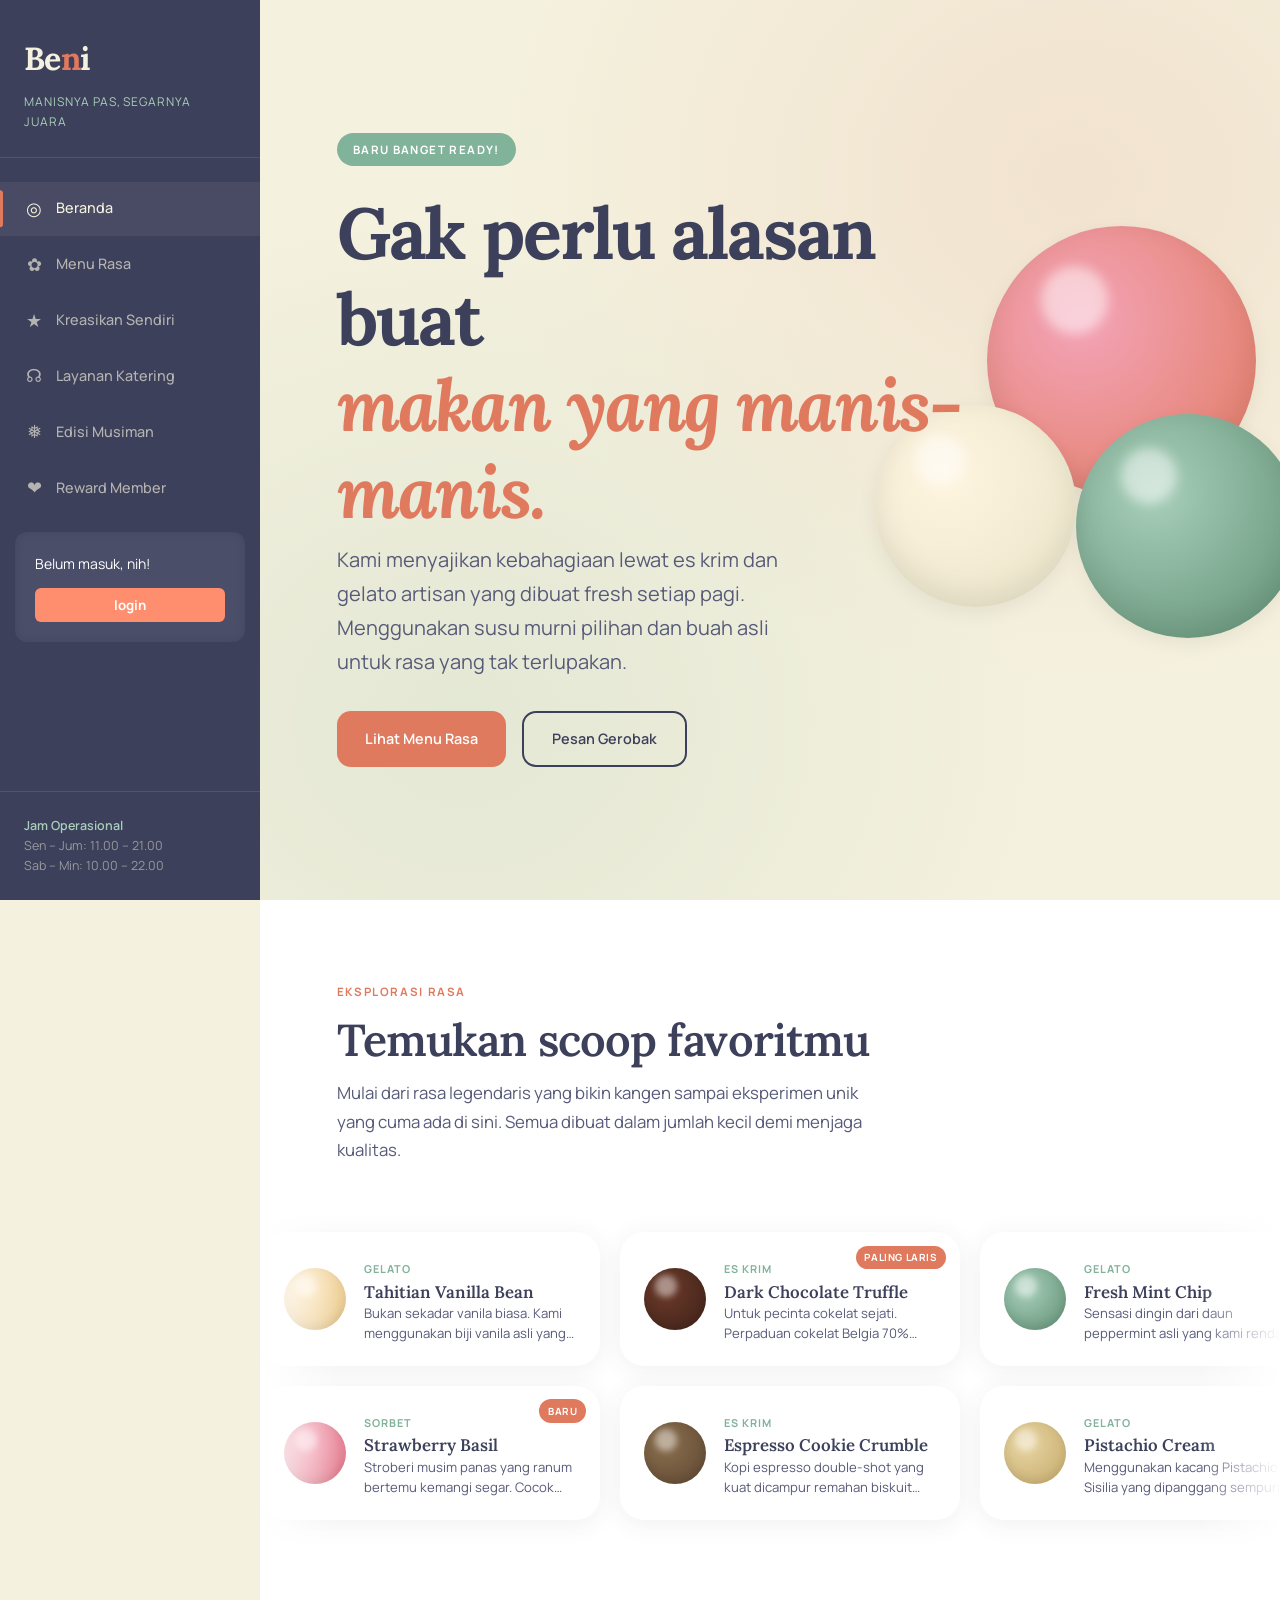
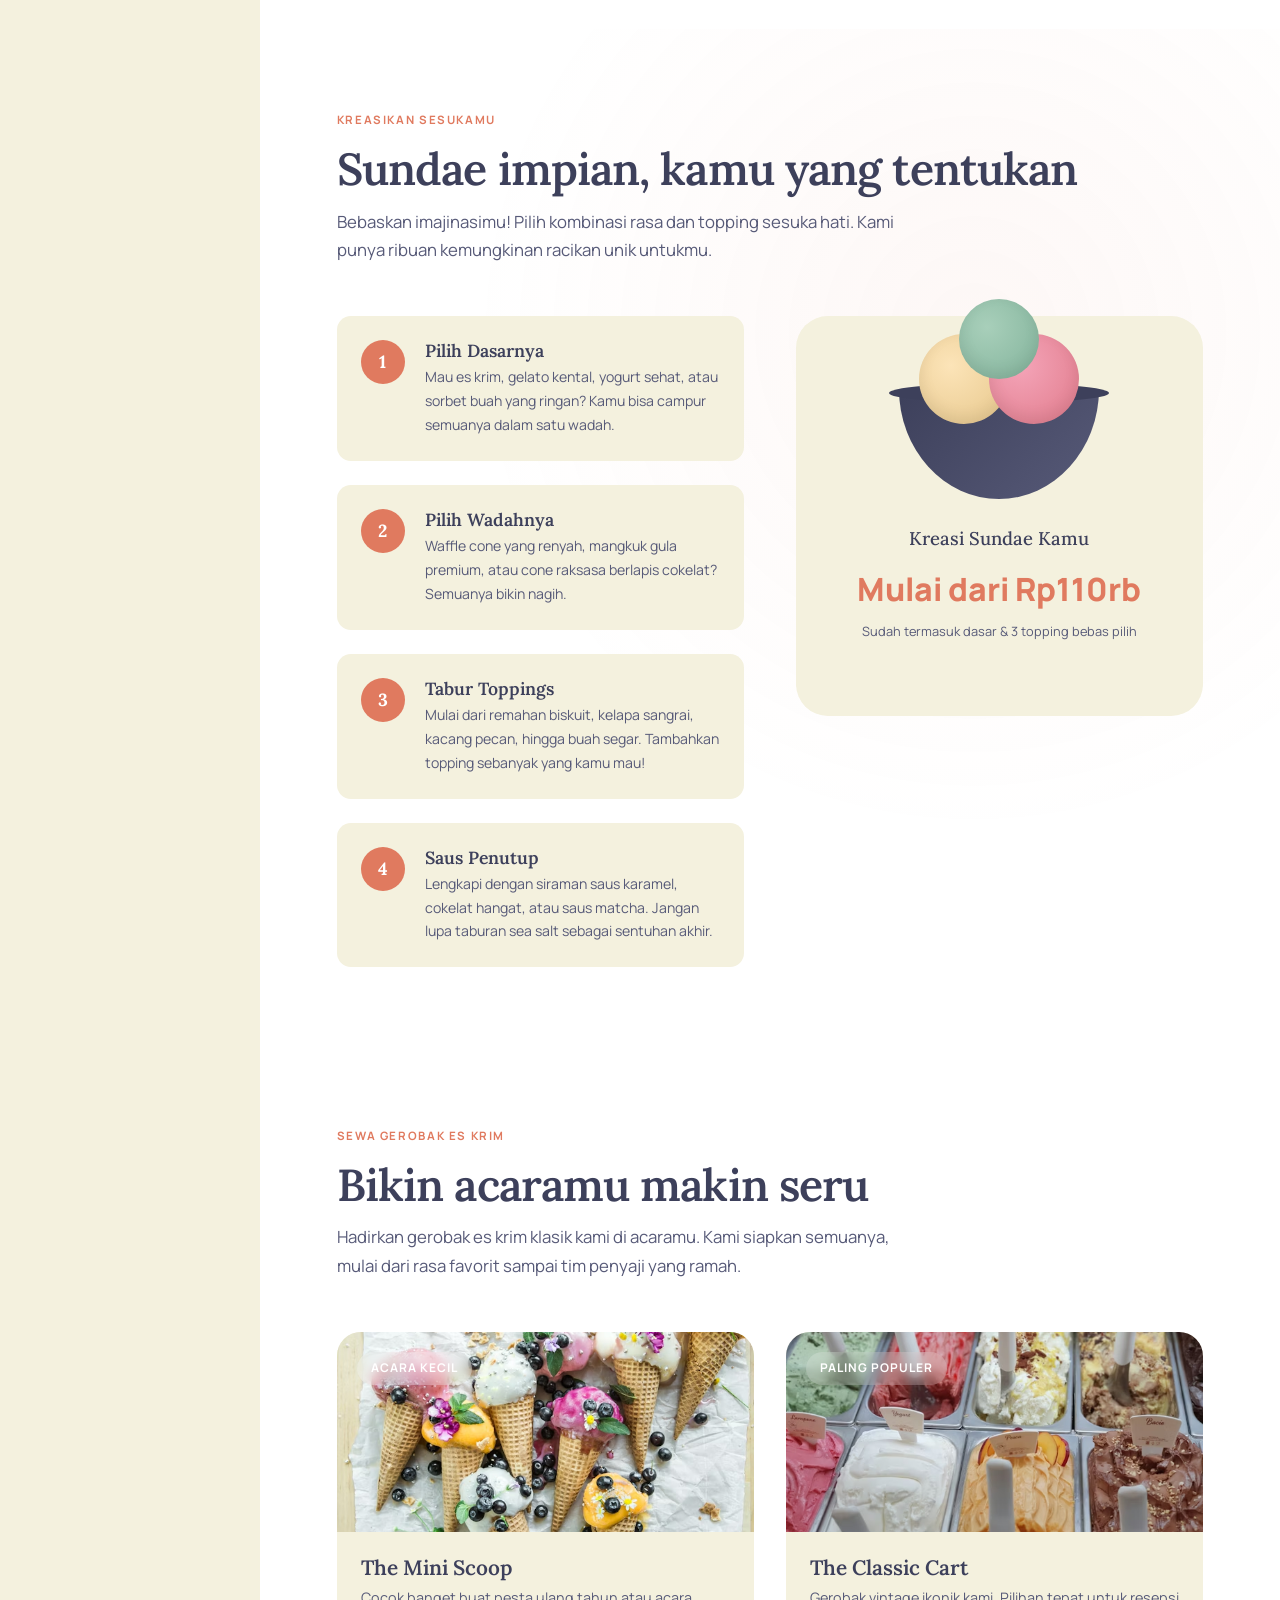
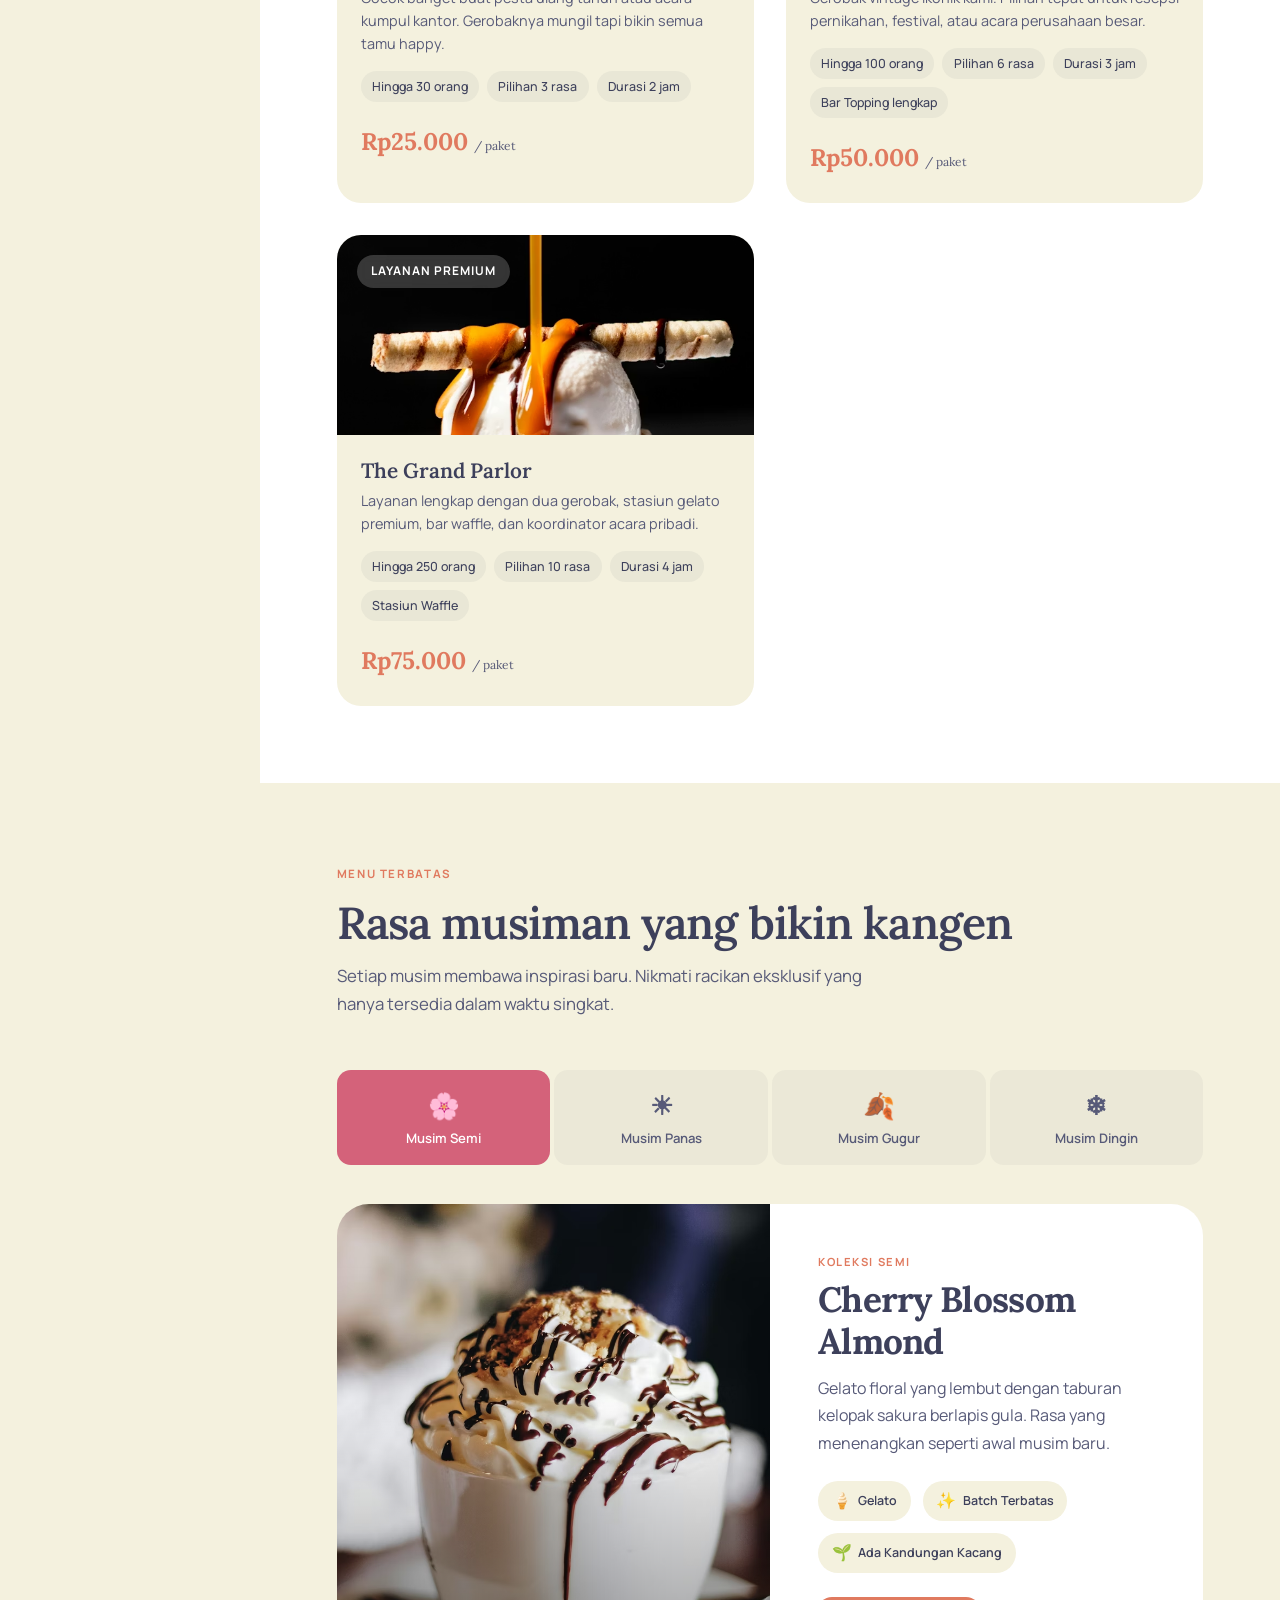
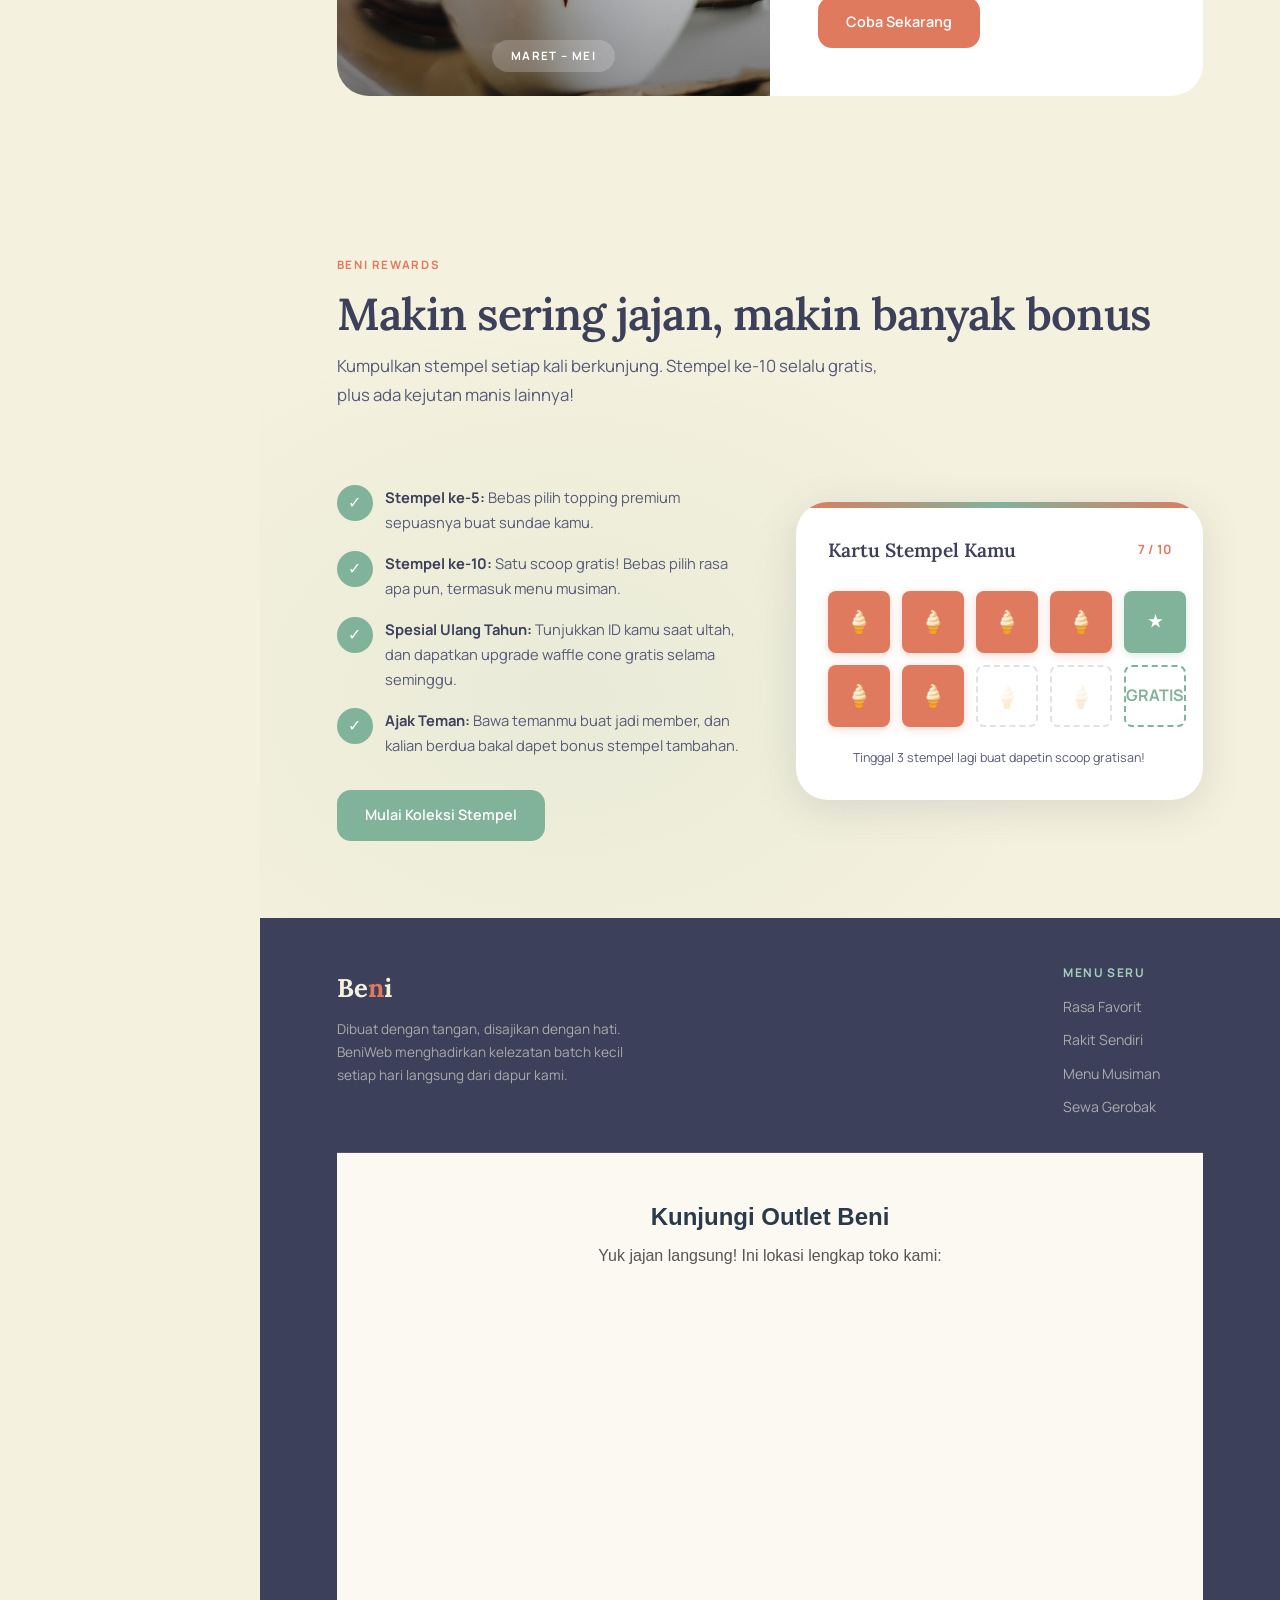
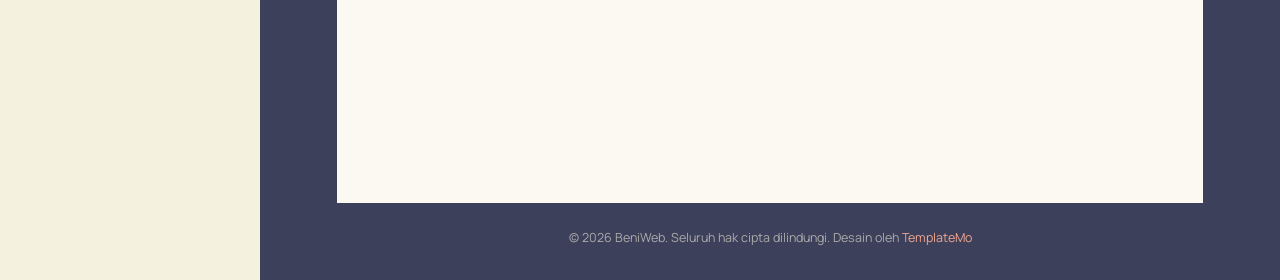
==== index.html @ 4d17e721 "Update index.html" ====
<!DOCTYPE html>
<html lang="id">
<head>
  <meta charset="UTF-8">
  <meta name="viewport" content="width=device-width, initial-scale=1.0">
  <meta name="description" content="BeniWeb — Kelezatan dingin yang menghangatkan suasana. Es krim dan gelato artisan dengan bahan lokal pilihan.">
  <meta name="keywords" content="es krim, gelato, dessert, beniweb, katering es krim, camilan dingin">
  <meta name="author" content="BeniWeb">
  <meta property="og:title" content="BeniWeb — Manisnya Pas, Segarnya Juara">
  <meta property="og:description" content="Nikmati es krim dan gelato artisan yang dibuat fresh setiap hari khusus untukmu.">
  <meta property="og:type" content="website">
  <meta name="twitter:card" content="summary_large_image">
  <title>BeniWeb — Kebahagiaan dalam Setiap Scoop</title>

  <link rel="preconnect" href="https://fonts.googleapis.com">
  <link rel="preconnect" href="https://fonts.gstatic.com" crossorigin>
  <link href="https://fonts.googleapis.com/css2?family=Lora:ital,wght@0,400;0,500;0,600;0,700;1,400;1,500&family=Manrope:wght@300;400;500;600;700;800&display=swap" rel="stylesheet">
  <link rel="stylesheet" href="templatemo-frost-style.css">
</head>
<body>

  <button class="hamburger" id="hamburger" aria-label="Buka Menu" aria-expanded="false">
    <div class="hamburger__lines">
      <span></span>
      <span></span>
      <span></span>
    </div>
  </button>

  <div class="sidebar-overlay" id="sidebarOverlay"></div>

  <aside class="sidebar" id="sidebar" role="navigation">
    <div class="sidebar__brand">
      <div class="sidebar__logo">Be<span>n</span>i</div>
      <div class="sidebar__tagline">Manisnya Pas, Segarnya Juara</div>
    </div>

<nav class="sidebar__nav">
  <ul>
    <li><a href="#hero" class="active"><span class="nav-icon">&#9678;</span> Beranda</a></li>
    <li><a href="#flavors"><span class="nav-icon">&#10047;</span> Menu Rasa</a></li>
    <li><a href="#builder"><span class="nav-icon">&#9733;</span> Kreasikan Sendiri</a></li>
    <li><a href="#catering"><span class="nav-icon">&#9738;</span> Layanan Katering</a></li>
    <li><a href="#seasonal"><span class="nav-icon">&#10053;</span> Edisi Musiman</a></li>
    <li><a href="#loyalty"><span class="nav-icon">&#10084;</span> Reward Member</a></li>

    <li style="list-style: none; padding: 15px;">
      <div style="background-color: #4a4e69; padding: 20px; border-radius: 12px; box-shadow: inset 0 0 10px rgba(0,0,0,0.1);">
        <p id="userInfo" style="margin: 0 0 12px 0; color: #ffffff; font-size: 14px;">
          Belum masuk, nih!
        </p>
        <div id="authArea">
          <button onclick="goLogin()" class="nav-cta" style="background-color: #ff8c69; color: white; border: none; padding: 8px 20px; border-radius: 6px; font-weight: bold; cursor: pointer; width: 100%;">
            login
          </button>
        </div>
      </div>
    </li>
  </ul>
</nav>

    <div class="sidebar__footer">
      <div class="sidebar__hours">
        <strong>Jam Operasional</strong><br>
        Sen – Jum: 11.00 – 21.00<br>
        Sab – Min: 10.00 – 22.00
      </div>
    </div>
  </aside>

  <main class="main">

    <section class="hero" id="hero">
      <div class="hero__content">
        <div class="hero__badge reveal">Baru Banget Ready!</div>
        <h1 class="hero__title reveal reveal-delay-1">
          Gak perlu alasan buat<br><em>makan yang manis-manis.</em>
        </h1>
        <p class="hero__subtitle reveal reveal-delay-2">
          Kami menyajikan kebahagiaan lewat es krim dan gelato artisan yang dibuat fresh setiap pagi. Menggunakan susu murni pilihan dan buah asli untuk rasa yang tak terlupakan.
        </p>
        <div class="hero__actions reveal reveal-delay-3">
          <a href="#flavors" class="btn btn--primary">Lihat Menu Rasa</a>
          <a href="#catering" class="btn btn--outline">Pesan Gerobak</a>
        </div>
      </div>

      <div class="hero__deco" aria-hidden="true">
        <div class="scoop scoop--strawberry">
          <div class="scoop--highlight"></div>
        </div>
        <div class="scoop scoop--mint">
          <div class="scoop--highlight"></div>
        </div>
        <div class="scoop scoop--vanilla">
          <div class="scoop--highlight"></div>
        </div>
      </div>
    </section>

    <section class="section section--alt flavors-section" id="flavors">
      <div class="section__header reveal">
        <span class="section__label">Eksplorasi Rasa</span>
        <h2 class="section__title">Temukan scoop favoritmu</h2>
        <p class="section__desc">Mulai dari rasa legendaris yang bikin kangen sampai eksperimen unik yang cuma ada di sini. Semua dibuat dalam jumlah kecil demi menjaga kualitas.</p>
      </div>

      <div class="marquee">
        <div class="marquee__track">
          <div class="flavor-card">
            <div class="flavor-card__swatch" style="background: radial-gradient(circle at 35% 35%, #fce4b8, #e6c68a);"></div>
            <div class="flavor-card__info">
              <span class="flavor-card__type">Gelato</span>
              <h3 class="flavor-card__name">Tahitian Vanilla Bean</h3>
              <p class="flavor-card__desc">Bukan sekadar vanila biasa. Kami menggunakan biji vanila asli yang memberikan aroma harum alami dan tekstur yang super lembut.</p>
            </div>
          </div>
          <div class="flavor-card">
            <div class="flavor-card__tag">Paling Laris</div>
            <div class="flavor-card__swatch" style="background: radial-gradient(circle at 35% 35%, #6b3a2a, #3e2118);"></div>
            <div class="flavor-card__info">
              <span class="flavor-card__type">Es Krim</span>
              <h3 class="flavor-card__name">Dark Chocolate Truffle</h3>
              <p class="flavor-card__desc">Untuk pecinta cokelat sejati. Perpaduan cokelat Belgia 70% dengan serutan truffle cokelat yang lumer di mulut.</p>
            </div>
          </div>
          <div class="flavor-card">
            <div class="flavor-card__swatch" style="background: radial-gradient(circle at 35% 35%, var(--sage-light), var(--sage-dark));"></div>
            <div class="flavor-card__info">
              <span class="flavor-card__type">Gelato</span>
              <h3 class="flavor-card__name">Fresh Mint Chip</h3>
              <p class="flavor-card__desc">Sensasi dingin dari daun peppermint asli yang kami rendam langsung, bukan dari perisa botolan. Benar-benar menyegarkan!</p>
            </div>
          </div>
          <div class="flavor-card">
            <div class="flavor-card__tag">Edisi Terbatas</div>
            <div class="flavor-card__swatch" style="background: radial-gradient(circle at 35% 35%, #c9b3d6, #9b7eb8);"></div>
            <div class="flavor-card__info">
              <span class="flavor-card__type">Gelato</span>
              <h3 class="flavor-card__name">Lavender Honey</h3>
              <p class="flavor-card__desc">Bunga lavender Prancis asli yang dipadukan dengan madu hutan. Wanginya menenangkan dengan manis yang pas.</p>
            </div>
          </div>
          <div class="flavor-card">
            <div class="flavor-card__swatch" style="background: radial-gradient(circle at 35% 35%, #a8d8ea, #6bb7d4);"></div>
            <div class="flavor-card__info">
              <span class="flavor-card__type">Sorbet</span>
              <h3 class="flavor-card__name">Blue Spirulina Coconut</h3>
              <p class="flavor-card__desc">Pilihan non-dairy dari santan kental dan spirulina biru alami. Sehat, eksotis, dan sangat tropis.</p>
            </div>
          </div>
          <div class="flavor-card">
            <div class="flavor-card__swatch" style="background: radial-gradient(circle at 35% 35%, #d4a76a, #b8863e);"></div>
            <div class="flavor-card__info">
              <span class="flavor-card__type">Es Krim</span>
              <h3 class="flavor-card__name">Salted Caramel Pecan</h3>
              <p class="flavor-card__desc">Karamel buatan rumah dengan taburan garam laut Maldon dan kacang pecan panggang yang gurih renyah.</p>
            </div>
          </div>

          <div class="flavor-card">
            <div class="flavor-card__swatch" style="background: radial-gradient(circle at 35% 35%, #fce4b8, #e6c68a);"></div>
            <div class="flavor-card__info">
              <span class="flavor-card__type">Gelato</span>
              <h3 class="flavor-card__name">Tahitian Vanilla Bean</h3>
              <p class="flavor-card__desc">Bukan sekadar vanila biasa. Tekstur lembut dengan biji vanila asli.</p>
            </div>
          </div>
          <div class="flavor-card">
            <div class="flavor-card__tag">Paling Laris</div>
            <div class="flavor-card__swatch" style="background: radial-gradient(circle at 35% 35%, #6b3a2a, #3e2118);"></div>
            <div class="flavor-card__info">
              <span class="flavor-card__type">Es Krim</span>
              <h3 class="flavor-card__name">Dark Chocolate Truffle</h3>
              <p class="flavor-card__desc">Perpaduan cokelat Belgia 70% yang lumer di mulut.</p>
            </div>
          </div>
        </div>

        <div class="marquee__track marquee__track--reverse">
          <div class="flavor-card">
            <div class="flavor-card__tag">Baru</div>
            <div class="flavor-card__swatch" style="background: radial-gradient(circle at 35% 35%, #f4a4b8, #e07a8a);"></div>
            <div class="flavor-card__info">
              <span class="flavor-card__type">Sorbet</span>
              <h3 class="flavor-card__name">Strawberry Basil</h3>
              <p class="flavor-card__desc">Stroberi musim panas yang ranum bertemu kemangi segar. Cocok buat yang suka rasa unik dan ringan (vegan friendly!).</p>
            </div>
          </div>
          <div class="flavor-card">
            <div class="flavor-card__swatch" style="background: radial-gradient(circle at 35% 35%, #8b6f4e, #5c4632);"></div>
            <div class="flavor-card__info">
              <span class="flavor-card__type">Es Krim</span>
              <h3 class="flavor-card__name">Espresso Cookie Crumble</h3>
              <p class="flavor-card__desc">Kopi espresso double-shot yang kuat dicampur remahan biskuit cokelat dan lelehan karamel.</p>
            </div>
          </div>
          <div class="flavor-card">
            <div class="flavor-card__swatch" style="background: radial-gradient(circle at 35% 35%, #e8d5a3, #c4a96a);"></div>
            <div class="flavor-card__info">
              <span class="flavor-card__type">Gelato</span>
              <h3 class="flavor-card__name">Pistachio Cream</h3>
              <p class="flavor-card__desc">Menggunakan kacang Pistachio Sisilia yang dipanggang sempurna. Rasa kacangnya sangat autentik dan gurih.</p>
            </div>
          </div>
          <div class="flavor-card">
            <div class="flavor-card__tag">Vegan</div>
            <div class="flavor-card__swatch" style="background: radial-gradient(circle at 35% 35%, #f7c59f, #ef8e38);"></div>
            <div class="flavor-card__info">
              <span class="flavor-card__type">Sorbet</span>
              <h3 class="flavor-card__name">Mango Passionfruit</h3>
              <p class="flavor-card__desc">Perpaduan mangga manis dan markisa yang asam segar. Bebas susu tapi tetap creamy.</p>
            </div>
          </div>
          <div class="flavor-card">
            <div class="flavor-card__swatch" style="background: radial-gradient(circle at 35% 35%, #f0c2c2, #d4868a);"></div>
            <div class="flavor-card__info">
              <span class="flavor-card__type">Es Krim</span>
              <h3 class="flavor-card__name">White Chocolate Raspberry</h3>
              <p class="flavor-card__desc">Selasih raspberry yang asam manis diaduk dalam es krim cokelat putih yang lembut mewah.</p>
            </div>
          </div>
          <div class="flavor-card">
            <div class="flavor-card__swatch" style="background: radial-gradient(circle at 35% 35%, #b6d7a8, #7ab55c);"></div>
            <div class="flavor-card__info">
              <span class="flavor-card__type">Gelato</span>
              <h3 class="flavor-card__name">Matcha Black Sesame</h3>
              <p class="flavor-card__desc">Matcha kualitas premium berpadu dengan gurihnya wijen hitam panggang. Kombinasi yang sangat seimbang.</p>
            </div>
          </div>
        </div>
      </div>
    </section>

    <section class="section builder" id="builder">
      <div class="section__header reveal">
        <span class="section__label">Kreasikan Sesukamu</span>
        <h2 class="section__title">Sundae impian, kamu yang tentukan</h2>
        <p class="section__desc">Bebaskan imajinasimu! Pilih kombinasi rasa dan topping sesuka hati. Kami punya ribuan kemungkinan racikan unik untukmu.</p>
      </div>

      <div class="builder__layout">
        <div class="builder__steps">
          <div class="builder-step reveal">
            <div class="builder-step__num">1</div>
            <div>
              <h3 class="builder-step__title">Pilih Dasarnya</h3>
              <p class="builder-step__text">Mau es krim, gelato kental, yogurt sehat, atau sorbet buah yang ringan? Kamu bisa campur semuanya dalam satu wadah.</p>
            </div>
          </div>
          <div class="builder-step reveal reveal-delay-1">
            <div class="builder-step__num">2</div>
            <div>
              <h3 class="builder-step__title">Pilih Wadahnya</h3>
              <p class="builder-step__text">Waffle cone yang renyah, mangkuk gula premium, atau cone raksasa berlapis cokelat? Semuanya bikin nagih.</p>
            </div>
          </div>
          <div class="builder-step reveal reveal-delay-2">
            <div class="builder-step__num">3</div>
            <div>
              <h3 class="builder-step__title">Tabur Toppings</h3>
              <p class="builder-step__text">Mulai dari remahan biskuit, kelapa sangrai, kacang pecan, hingga buah segar. Tambahkan topping sebanyak yang kamu mau!</p>
            </div>
          </div>
          <div class="builder-step reveal reveal-delay-3">
            <div class="builder-step__num">4</div>
            <div>
              <h3 class="builder-step__title">Saus Penutup</h3>
              <p class="builder-step__text">Lengkapi dengan siraman saus karamel, cokelat hangat, atau saus matcha. Jangan lupa taburan sea salt sebagai sentuhan akhir.</p>
            </div>
          </div>
        </div>

        <div class="builder__preview reveal">
          <div class="builder__preview-bowl">
            <div class="builder__preview-scoop1"></div>
            <div class="builder__preview-scoop2"></div>
            <div class="builder__preview-scoop3"></div>
          </div>
          <p class="builder__preview-text">Kreasi Sundae Kamu</p>
          <p class="builder__preview-price">Mulai dari Rp110rb</p>
          <p class="builder__preview-note">Sudah termasuk dasar & 3 topping bebas pilih</p>
        </div>
      </div>
    </section>

    <section class="section section--alt" id="catering">
      <div class="section__header reveal">
        <span class="section__label">Sewa Gerobak Es Krim</span>
        <h2 class="section__title">Bikin acaramu makin seru</h2>
        <p class="section__desc">Hadirkan gerobak es krim klasik kami di acaramu. Kami siapkan semuanya, mulai dari rasa favorit sampai tim penyaji yang ramah.</p>
      </div>

      <div class="catering__grid">
        <div class="cart-card reveal">
          <div class="cart-card__visual">
            <img src="images/the-mini-scoop.avif" alt="Mini Party Cart" loading="lazy">
            <span class="cart-card__visual-label">Acara Kecil</span>
          </div>
          <div class="cart-card__body">
            <h3 class="cart-card__name">The Mini Scoop</h3>
            <p class="cart-card__desc">Cocok banget buat pesta ulang tahun atau acara kumpul kantor. Gerobaknya mungil tapi bikin semua tamu happy.</p>
            <div class="cart-card__details">
              <span class="cart-card__detail">Hingga 30 orang</span>
              <span class="cart-card__detail">Pilihan 3 rasa</span>
              <span class="cart-card__detail">Durasi 2 jam</span>
            </div>
            <div class="cart-card__price">Rp25.000 <small>/ paket</small></div>
          </div>
        </div>

        <div class="cart-card reveal reveal-delay-1">
          <div class="cart-card__visual">
            <img src="images/the-classic-cart.avif" alt="Classic Cart" loading="lazy">
            <span class="cart-card__visual-label">Paling Populer</span>
          </div>
          <div class="cart-card__body">
            <h3 class="cart-card__name">The Classic Cart</h3>
            <p class="cart-card__desc">Gerobak vintage ikonik kami. Pilihan tepat untuk resepsi pernikahan, festival, atau acara perusahaan besar.</p>
            <div class="cart-card__details">
              <span class="cart-card__detail">Hingga 100 orang</span>
              <span class="cart-card__detail">Pilihan 6 rasa</span>
              <span class="cart-card__detail">Durasi 3 jam</span>
              <span class="cart-card__detail">Bar Topping lengkap</span>
            </div>
            <div class="cart-card__price">Rp50.000 <small>/ paket</small></div>
          </div>
        </div>

        <div class="cart-card reveal reveal-delay-2">
          <div class="cart-card__visual">
            <img src="images/the-grand-parlor.avif" alt="Grand Parlor" loading="lazy">
            <span class="cart-card__visual-label">Layanan Premium</span>
          </div>
          <div class="cart-card__body">
            <h3 class="cart-card__name">The Grand Parlor</h3>
            <p class="cart-card__desc">Layanan lengkap dengan dua gerobak, stasiun gelato premium, bar waffle, dan koordinator acara pribadi.</p>
            <div class="cart-card__details">
              <span class="cart-card__detail">Hingga 250 orang</span>
              <span class="cart-card__detail">Pilihan 10 rasa</span>
              <span class="cart-card__detail">Durasi 4 jam</span>
              <span class="cart-card__detail">Stasiun Waffle</span>
            </div>
            <div class="cart-card__price">Rp75.000 <small>/ paket</small></div>
          </div>
        </div>
      </div>
    </section>

    <section class="section" id="seasonal">
      <div class="section__header reveal">
        <span class="section__label">Menu Terbatas</span>
        <h2 class="section__title">Rasa musiman yang bikin kangen</h2>
        <p class="section__desc">Setiap musim membawa inspirasi baru. Nikmati racikan eksklusif yang hanya tersedia dalam waktu singkat.</p>
      </div>

      <div class="seasonal-tabs reveal" role="tablist">
        <button class="seasonal-tab is-active" data-season="spring" role="tab" aria-selected="true">
          <span class="seasonal-tab__icon" aria-hidden="true">&#127800;</span> Musim Semi
        </button>
        <button class="seasonal-tab" data-season="summer" role="tab" aria-selected="false">
          <span class="seasonal-tab__icon" aria-hidden="true">&#9728;</span> Musim Panas
        </button>
        <button class="seasonal-tab" data-season="autumn" role="tab" aria-selected="false">
          <span class="seasonal-tab__icon" aria-hidden="true">&#127810;</span> Musim Gugur
        </button>
        <button class="seasonal-tab" data-season="winter" role="tab" aria-selected="false">
          <span class="seasonal-tab__icon" aria-hidden="true">&#10052;</span> Musim Dingin
        </button>
      </div>

      <div class="seasonal-panels reveal">
        <div class="seasonal-panel is-active" id="panel-spring" role="tabpanel">
          <div class="seasonal-panel__visual">
            <img src="images/spring-collection.avif" alt="Spring" loading="lazy">
            <span class="seasonal-panel__badge">Maret – Mei</span>
          </div>
          <div class="seasonal-panel__details">
            <span class="seasonal-panel__season-label">Koleksi Semi</span>
            <h3 class="seasonal-panel__name">Cherry Blossom Almond</h3>
            <p class="seasonal-panel__desc">Gelato floral yang lembut dengan taburan kelopak sakura berlapis gula. Rasa yang menenangkan seperti awal musim baru.</p>
            <div class="seasonal-panel__meta">
              <span class="seasonal-panel__meta-tag"><span>&#127846;</span> Gelato</span>
              <span class="seasonal-panel__meta-tag"><span>&#10024;</span> Batch Terbatas</span>
              <span class="seasonal-panel__meta-tag"><span>&#127793;</span> Ada Kandungan Kacang</span>
            </div>
            <a href="#hero" class="btn btn--primary seasonal-panel__cta">Coba Sekarang</a>
          </div>
        </div>

        <div class="seasonal-panel" id="panel-summer" role="tabpanel">
          <div class="seasonal-panel__visual">
            <img src="images/summer-collection.avif" alt="Summer" loading="lazy">
            <span class="seasonal-panel__badge">Juni – Agustus</span>
          </div>
          <div class="seasonal-panel__details">
            <span class="seasonal-panel__season-label">Koleksi Panas</span>
            <h3 class="seasonal-panel__name">Mango Chili Lime</h3>
            <p class="seasonal-panel__desc">Sorbet mangga manis dengan taburan bumbu cabai-limau yang meledak di mulut. Segar, sedikit pedas, dan unik banget!</p>
            <div class="seasonal-panel__meta">
              <span class="seasonal-panel__meta-tag"><span>&#127847;</span> Sorbet</span>
              <span class="seasonal-panel__meta-tag"><span>&#127793;</span> Bebas Susu</span>
              <span class="seasonal-panel__meta-tag"><span>&#127798;</span> Pedas Ringan</span>
            </div>
            <a href="#hero" class="btn btn--primary seasonal-panel__cta">Coba Sekarang</a>
          </div>
        </div>

        <div class="seasonal-panel" id="panel-autumn" role="tabpanel">
          <div class="seasonal-panel__visual">
            <img src="images/autumn-collection.avif" alt="Autumn" loading="lazy">
            <span class="seasonal-panel__badge">September – November</span>
          </div>
          <div class="seasonal-panel__details">
            <span class="seasonal-panel__season-label">Koleksi Gugur</span>
            <h3 class="seasonal-panel__name">Pumpkin Chai Swirl</h3>
            <p class="seasonal-panel__desc">Es krim labu rempah yang diputar dengan karamel chai yang hangat. Teman sempurna untuk suasana yang mulai sejuk.</p>
            <div class="seasonal-panel__meta">
              <span class="seasonal-panel__meta-tag"><span>&#127846;</span> Es Krim</span>
              <span class="seasonal-panel__meta-tag"><span>&#10024;</span> Paling Dicari</span>
            </div>
            <a href="#hero" class="btn btn--primary seasonal-panel__cta">Coba Sekarang</a>
          </div>
        </div>

        <div class="seasonal-panel" id="panel-winter" role="tabpanel">
          <div class="seasonal-panel__visual">
            <img src="images/winter-collection.avif" alt="Winter" loading="lazy">
            <span class="seasonal-panel__badge">Desember – Februari</span>
          </div>
          <div class="seasonal-panel__details">
            <span class="seasonal-panel__season-label">Koleksi Dingin</span>
            <h3 class="seasonal-panel__name">Peppermint Bark Brownie</h3>
            <p class="seasonal-panel__desc">Es krim cokelat hitam peppermint dengan potongan brownies yang kenyal. Hadiah manis untuk akhir tahunmu.</p>
            <div class="seasonal-panel__meta">
              <span class="seasonal-panel__meta-tag"><span>&#127846;</span> Es Krim</span>
              <span class="seasonal-panel__meta-tag"><span>&#127876;</span> Spesial Liburan</span>
            </div>
            <a href="#hero" class="btn btn--primary seasonal-panel__cta">Coba Sekarang</a>
          </div>
        </div>
      </div>
    </section>

    <section class="section section--alt loyalty" id="loyalty">
      <div class="section__header reveal">
        <span class="section__label">Beni Rewards</span>
        <h2 class="section__title">Makin sering jajan, makin banyak bonus</h2>
        <p class="section__desc">Kumpulkan stempel setiap kali berkunjung. Stempel ke-10 selalu gratis, plus ada kejutan manis lainnya!</p>
      </div>

      <div class="loyalty__layout">
        <div class="loyalty__info reveal">
          <div class="loyalty__perks">
            <div class="perk">
              <div class="perk__icon">&#10003;</div>
              <p class="perk__text"><strong>Stempel ke-5:</strong> Bebas pilih topping premium sepuasnya buat sundae kamu.</p>
            </div>
            <div class="perk">
              <div class="perk__icon">&#10003;</div>
              <p class="perk__text"><strong>Stempel ke-10:</strong> Satu scoop gratis! Bebas pilih rasa apa pun, termasuk menu musiman.</p>
            </div>
            <div class="perk">
              <div class="perk__icon">&#10003;</div>
              <p class="perk__text"><strong>Spesial Ulang Tahun:</strong> Tunjukkan ID kamu saat ultah, dan dapatkan upgrade waffle cone gratis selama seminggu.</p>
            </div>
            <div class="perk">
              <div class="perk__icon">&#10003;</div>
              <p class="perk__text"><strong>Ajak Teman:</strong> Bawa temanmu buat jadi member, dan kalian berdua bakal dapet bonus stempel tambahan.</p>
            </div>
          </div>
          <a href="#hero" class="btn btn--sage" style="margin-top: 2rem;">Mulai Koleksi Stempel</a>
        </div>

        <div class="stamp-card reveal reveal-delay-1">
          <div class="stamp-card__header">
            <span class="stamp-card__title">Kartu Stempel Kamu</span>
            <span class="stamp-card__count">7 / 10</span>
          </div>
          <div class="stamp-card__grid">
            <div class="stamp stamp--filled">&#127846;</div>
            <div class="stamp stamp--filled">&#127846;</div>
            <div class="stamp stamp--filled">&#127846;</div>
            <div class="stamp stamp--filled">&#127846;</div>
            <div class="stamp stamp--reward stamp--filled">&#9733;</div>
            <div class="stamp stamp--filled">&#127846;</div>
            <div class="stamp stamp--filled">&#127846;</div>
            <div class="stamp">&#127846;</div>
            <div class="stamp">&#127846;</div>
            <div class="stamp stamp--reward">GRATIS</div>
          </div>
          <p class="stamp-card__footer">Tinggal 3 stempel lagi buat dapetin scoop gratisan!</p>
        </div>
      </div>
    </section>

    <footer class="footer">
      <div class="footer__top">
        <div>
          <div class="footer__brand">Be<span>n</span>i</div>
          <p class="footer__copy">Dibuat dengan tangan, disajikan dengan hati. BeniWeb menghadirkan kelezatan batch kecil setiap hari langsung dari dapur kami.</p>
        </div>

        <div class="footer__links">
          <div class="footer__col">
            <h4>Menu Seru</h4>
            <ul>
              <li><a href="#flavors">Rasa Favorit</a></li>
              <li><a href="#builder">Rakit Sendiri</a></li>
              <li><a href="#seasonal">Menu Musiman</a></li>
              <li><a href="#catering">Sewa Gerobak</a></li>
            </ul>
          </div>
         
        
        </div>
      </div>
<section class="maps-section" style="padding: 50px 20px; background-color: #fcf8f2; text-align: center;">
        <div style="max-width: 1200px; margin: 0 auto;">
            <h2 style="color: #2b3a4a; margin-bottom: 10px; font-family: sans-serif;">Kunjungi Outlet Beni</h2>
            <p style="color: #555; margin-bottom: 25px; font-family: sans-serif;">Yuk jajan langsung! Ini lokasi lengkap toko kami:</p>
            <iframe src="https://www.google.com/maps/embed?pb=!1m16!1m12!1m3!1d247.05621056487888!2d110.39531236789804!3d-7.800477807722676!2m3!1f0!2f0!3f0!3m2!1i1024!2i768!4f13.1!2m1!1sSMA%208!5e0!3m2!1sen!2sid!4v1780640212212!5m2!1sen!2sid" width="600" height="450" style="border:0;" allowfullscreen="" loading="lazy" referrerpolicy="no-referrer-when-downgrade"></iframe>
        </div>
    </section>
      <div class="footer__bottom">
        <p>&copy; 2026 BeniWeb. Seluruh hak cipta dilindungi. Desain oleh <a href="https://templatemo.com" target="_blank" rel="noopener noreferrer">TemplateMo</a></p>
      </div>
    </footer>

  </main>
  <script src="templatemo-frost-script.js"></script>
  <script src="login/js/welcome.js"></script>
</body>
</html>
---- templatemo-frost-style.css ----
@charset "utf-8";
/* 

CSS Document 

TemplateMo 613 Frost Bakery

https://templatemo.com/tm-613-frost-bakery

*/

:root {
	/* Color Palette — Terracotta */
	--terracotta: #E07A5F;
	--cream: #F4F1DE;
	--navy: #3D405B;
	--sage: #81B29A;

	/* Extended shades */
	--terracotta-light: #f0a58e;
	--terracotta-dark: #c4603f;
	--cream-dark: #e8e3c8;
	--navy-light: #575a78;
	--sage-light: #a8cfba;
	--sage-dark: #5f8e73;

	/* Typography */
	--font-heading: 'Lora', Georgia, serif;
	--font-body: 'Manrope', 'Segoe UI', sans-serif;

	/* Spacing */
	--sidebar-width: 260px;
	--section-pad: clamp(3rem, 6vw, 6rem);
	--gap: clamp(1rem, 2.5vw, 2rem);

	/* Borders & Radius */
	--radius-sm: 8px;
	--radius-md: 14px;
	--radius-lg: 24px;
	--radius-xl: 32px;

	/* Shadows */
	--shadow-card: 0 4px 24px rgba(61, 64, 91, 0.08);
	--shadow-hover: 0 8px 40px rgba(61, 64, 91, 0.14);

	/* Transitions */
	--ease-out: cubic-bezier(0.22, 1, 0.36, 1);
	--duration: 0.5s;
}

/* ============================================
       Reset & Base
       ============================================ */
*,
*::before,
*::after {
	margin: 0;
	padding: 0;
	box-sizing: border-box;
}

html {
	scroll-behavior: smooth;
	font-size: 16px;
	-webkit-font-smoothing: antialiased;
	-moz-osx-font-smoothing: grayscale;
}

body {
	font-family: var(--font-body);
	color: var(--navy);
	background-color: var(--cream);
	line-height: 1.7;
	overflow-x: hidden;
}

h1,
h2,
h3,
h4,
h5,
h6 {
	font-family: var(--font-heading);
	font-weight: 600;
	line-height: 1.2;
}

a {
	color: inherit;
	text-decoration: none;
}

img {
	max-width: 100%;
	display: block;
}

ul {
	list-style: none;
}

button {
	font-family: var(--font-body);
	cursor: pointer;
	border: none;
	background: none;
}

/* ============================================
       Sidebar Navigation
       ============================================ */
.sidebar {
	position: fixed;
	top: 0;
	left: 0;
	width: var(--sidebar-width);
	height: 100vh;
	background: var(--navy);
	color: var(--cream);
	display: flex;
	flex-direction: column;
	z-index: 1000;
	overflow-y: auto;
	transition: transform 0.4s var(--ease-out);
}

.sidebar__brand {
	padding: 2rem 1.5rem 1.5rem;
	border-bottom: 1px solid rgba(244, 241, 222, 0.1);
}

.sidebar__logo {
	font-family: var(--font-heading);
	font-size: 2rem;
	font-weight: 700;
	letter-spacing: -0.02em;
	color: var(--cream);
}

.sidebar__logo span {
	color: var(--terracotta);
}

.sidebar__tagline {
	font-size: 0.75rem;
	font-weight: 400;
	letter-spacing: 0.08em;
	text-transform: uppercase;
	color: var(--sage-light);
	margin-top: 0.35rem;
}

.sidebar__nav {
	flex: 1;
	padding: 1.5rem 0;
}

.sidebar__nav ul {
	display: flex;
	flex-direction: column;
	gap: 2px;
}

.sidebar__nav a {
	display: flex;
	align-items: center;
	gap: 0.75rem;
	padding: 0.75rem 1.5rem;
	font-size: 0.9rem;
	font-weight: 500;
	color: rgba(244, 241, 222, 0.65);
	transition: all 0.3s var(--ease-out);
	position: relative;
}

.sidebar__nav a::before {
	content: '';
	position: absolute;
	left: 0;
	top: 50%;
	transform: translateY(-50%) scaleY(0);
	width: 3px;
	height: 70%;
	background: var(--terracotta);
	border-radius: 0 3px 3px 0;
	transition: transform 0.3s var(--ease-out);
}

.sidebar__nav a:hover,
.sidebar__nav a.active {
	color: var(--cream);
	background: rgba(244, 241, 222, 0.06);
}

.sidebar__nav a:hover::before,
.sidebar__nav a.active::before {
	transform: translateY(-50%) scaleY(1);
}

.sidebar__nav .nav-icon {
	width: 20px;
	text-align: center;
	font-size: 1.1rem;
	flex-shrink: 0;
}

.sidebar__footer {
	padding: 1.5rem;
	border-top: 1px solid rgba(244, 241, 222, 0.1);
}

.sidebar__hours {
	font-size: 0.78rem;
	color: rgba(244, 241, 222, 0.5);
	line-height: 1.6;
}

.sidebar__hours strong {
	color: var(--sage-light);
	font-weight: 600;
}

/* ============================================
       Mobile Hamburger Toggle
       ============================================ */
.hamburger {
	display: none;
	position: fixed;
	top: 1rem;
	left: 1rem;
	z-index: 1100;
	width: 48px;
	height: 48px;
	background: var(--navy);
	border-radius: var(--radius-sm);
	align-items: center;
	justify-content: center;
	box-shadow: var(--shadow-card);
}

.hamburger__lines {
	width: 22px;
	height: 16px;
	position: relative;
}

.hamburger__lines span {
	display: block;
	position: absolute;
	width: 100%;
	height: 2px;
	background: var(--cream);
	border-radius: 2px;
	transition: all 0.3s var(--ease-out);
}

.hamburger__lines span:nth-child(1) {
	top: 0;
}

.hamburger__lines span:nth-child(2) {
	top: 7px;
}

.hamburger__lines span:nth-child(3) {
	top: 14px;
}

.hamburger.is-active .hamburger__lines span:nth-child(1) {
	top: 7px;
	transform: rotate(45deg);
}

.hamburger.is-active .hamburger__lines span:nth-child(2) {
	opacity: 0;
}

.hamburger.is-active .hamburger__lines span:nth-child(3) {
	top: 7px;
	transform: rotate(-45deg);
}

/* Mobile overlay */
.sidebar-overlay {
	display: none;
	position: fixed;
	inset: 0;
	background: rgba(61, 64, 91, 0.5);
	z-index: 999;
	opacity: 0;
	transition: opacity 0.3s ease;
}

.sidebar-overlay.is-visible {
	opacity: 1;
}

/* ============================================
       Main Content Area
       ============================================ */
.main {
	margin-left: var(--sidebar-width);
	min-height: 100vh;
}

/* ============================================
       Scroll-triggered Animation Classes
       ============================================ */
.reveal {
	opacity: 0;
	transform: translateY(30px);
	transition: opacity 0.7s var(--ease-out), transform 0.7s var(--ease-out);
}

.reveal.is-visible {
	opacity: 1;
	transform: translateY(0);
}

.reveal-delay-1 {
	transition-delay: 0.1s;
}

.reveal-delay-2 {
	transition-delay: 0.2s;
}

.reveal-delay-3 {
	transition-delay: 0.3s;
}

.reveal-delay-4 {
	transition-delay: 0.4s;
}

/* ============================================
       Section: Hero
       ============================================ */
.hero {
	position: relative;
	min-height: 100vh;
	display: flex;
	align-items: center;
	padding: var(--section-pad);
	background:
		radial-gradient(ellipse at 20% 80%, rgba(129, 178, 154, 0.15) 0%, transparent 50%),
		radial-gradient(ellipse at 80% 20%, rgba(224, 122, 95, 0.12) 0%, transparent 50%),
		var(--cream);
	overflow: hidden;
}

.hero__content {
	max-width: 640px;
	position: relative;
	z-index: 2;
}

.hero__badge {
	display: inline-block;
	padding: 0.4rem 1rem;
	background: var(--sage);
	color: #fff;
	font-size: 0.72rem;
	font-weight: 700;
	letter-spacing: 0.12em;
	text-transform: uppercase;
	border-radius: 50px;
	margin-bottom: 1.5rem;
}

.hero__title {
	font-size: clamp(2.8rem, 6vw, 4.5rem);
	font-weight: 700;
	color: var(--navy);
	margin-bottom: 0.5rem;
	letter-spacing: -0.03em;
}

.hero__title em {
	color: var(--terracotta);
	font-style: italic;
}

.hero__subtitle {
	font-size: clamp(1rem, 2vw, 1.25rem);
	color: var(--navy-light);
	margin-bottom: 2rem;
	max-width: 480px;
}

.hero__actions {
	display: flex;
	flex-wrap: wrap;
	gap: 1rem;
}

/* Decorative scoops */
.hero__deco {
	position: absolute;
	right: -2%;
	top: 50%;
	transform: translateY(-50%);
	width: clamp(280px, 35vw, 500px);
	height: clamp(280px, 35vw, 500px);
	z-index: 1;
}

.scoop {
	position: absolute;
	border-radius: 50%;
	box-shadow: inset 0 -10px 30px rgba(0, 0, 0, 0.08), 0 6px 20px rgba(0, 0, 0, 0.06);
}

.scoop--strawberry {
	width: 60%;
	height: 60%;
	background: radial-gradient(circle at 35% 35%, #f4a4b8, var(--terracotta));
	top: 0;
	right: 10%;
}

.scoop--mint {
	width: 50%;
	height: 50%;
	background: radial-gradient(circle at 35% 35%, var(--sage-light), var(--sage-dark));
	bottom: 8%;
	right: 0;
}

.scoop--vanilla {
	width: 45%;
	height: 45%;
	background: radial-gradient(circle at 35% 35%, #fff5e0, var(--cream-dark));
	bottom: 15%;
	left: 5%;
}

.scoop--highlight {
	position: absolute;
	width: 25%;
	height: 25%;
	background: rgba(255, 255, 255, 0.5);
	border-radius: 50%;
	top: 15%;
	left: 20%;
	filter: blur(6px);
}

/* ============================================
       Buttons
       ============================================ */
.btn {
	display: inline-flex;
	align-items: center;
	gap: 0.5rem;
	padding: 0.85rem 1.75rem;
	font-size: 0.9rem;
	font-weight: 600;
	border-radius: var(--radius-md);
	transition: all 0.3s var(--ease-out);
}

.btn--primary {
	background: var(--terracotta);
	color: #fff;
}

.btn--primary:hover {
	background: var(--terracotta-dark);
	transform: translateY(-2px);
	box-shadow: 0 6px 24px rgba(224, 122, 95, 0.35);
}

.btn--outline {
	border: 2px solid var(--navy);
	color: var(--navy);
	background: transparent;
}

.btn--outline:hover {
	background: var(--navy);
	color: var(--cream);
	transform: translateY(-2px);
}

.btn--sage {
	background: var(--sage);
	color: #fff;
}

.btn--sage:hover {
	background: var(--sage-dark);
	transform: translateY(-2px);
	box-shadow: 0 6px 24px rgba(129, 178, 154, 0.35);
}

/* ============================================
       Section Headers (shared)
       ============================================ */
.section {
	padding: var(--section-pad);
}

.section--alt {
	background: #fff;
}

.section__header {
	margin-bottom: clamp(2rem, 4vw, 3.5rem);
}

.section__label {
	display: inline-block;
	font-size: 0.72rem;
	font-weight: 700;
	letter-spacing: 0.14em;
	text-transform: uppercase;
	color: var(--terracotta);
	margin-bottom: 0.75rem;
}

.section__title {
	font-size: clamp(1.8rem, 4vw, 2.8rem);
	color: var(--navy);
	letter-spacing: -0.02em;
}

.section__desc {
	margin-top: 0.75rem;
	font-size: 1.05rem;
	color: var(--navy-light);
	max-width: 560px;
}

/* ============================================
       Section: Flavor Wheel — Ticker Marquee
       ============================================ */
.flavors-section {
	overflow: hidden;
	padding-left: 0;
	padding-right: 0;
}

.flavors-section .section__header {
	padding-left: var(--section-pad);
	padding-right: var(--section-pad);
}

/* Marquee wrapper */
.marquee {
	position: relative;
	width: 100%;
	overflow: hidden;
	padding: 1rem 0 2rem;
}

/* Subtle edge fades */
.marquee::before,
.marquee::after {
	content: '';
	position: absolute;
	top: 0;
	bottom: 0;
	width: 80px;
	z-index: 2;
	pointer-events: none;
}

.marquee::before {
	left: 0;
	background: linear-gradient(to right, #fff, transparent);
}

.marquee::after {
	right: 0;
	background: linear-gradient(to left, #fff, transparent);
}

/* Two rows scrolling in opposite directions */
.marquee__track {
	display: flex;
	width: max-content;
	gap: 1.25rem;
	animation: marquee-scroll 35s linear infinite;
}

.marquee__track--reverse {
	animation-name: marquee-scroll-reverse;
	animation-duration: 40s;
	margin-top: 1.25rem;
}

/* Pause on hover */
.marquee:hover .marquee__track {
	animation-play-state: paused;
}

@keyframes marquee-scroll {
	0% {
		transform: translateX(0);
	}

	100% {
		transform: translateX(-50%);
	}
}

@keyframes marquee-scroll-reverse {
	0% {
		transform: translateX(-50%);
	}

	100% {
		transform: translateX(0);
	}
}

/* Flavor card — horizontal compact style */
.flavor-card {
	flex-shrink: 0;
	width: 340px;
	background: #fff;
	border-radius: var(--radius-lg);
	padding: 1.4rem 1.5rem;
	box-shadow: var(--shadow-card);
	display: flex;
	align-items: center;
	gap: 1.15rem;
	transition: all 0.35s var(--ease-out);
	position: relative;
	overflow: hidden;
	cursor: default;
}

.flavor-card:hover {
	box-shadow: var(--shadow-hover);
	transform: scale(1.03);
}

.flavor-card__swatch {
	width: 62px;
	height: 62px;
	border-radius: 50%;
	flex-shrink: 0;
	position: relative;
	box-shadow: inset 0 -4px 10px rgba(0, 0, 0, 0.08);
}

.flavor-card__swatch::after {
	content: '';
	position: absolute;
	width: 35%;
	height: 35%;
	background: rgba(255, 255, 255, 0.45);
	border-radius: 50%;
	top: 12%;
	left: 18%;
	filter: blur(3px);
}

.flavor-card__info {
	min-width: 0;
}

.flavor-card__name {
	font-family: var(--font-heading);
	font-size: 1.05rem;
	font-weight: 600;
	color: var(--navy);
	margin-bottom: 0.15rem;
	white-space: nowrap;
	overflow: hidden;
	text-overflow: ellipsis;
}

.flavor-card__type {
	font-size: 0.68rem;
	font-weight: 700;
	text-transform: uppercase;
	letter-spacing: 0.08em;
	color: var(--sage);
	margin-bottom: 0.3rem;
}

.flavor-card__desc {
	font-size: 0.82rem;
	color: var(--navy-light);
	line-height: 1.5;
	display: -webkit-box;
	-webkit-line-clamp: 2;
	-webkit-box-orient: vertical;
	overflow: hidden;
}

.flavor-card__tag {
	position: absolute;
	top: 0.85rem;
	right: 0.85rem;
	padding: 0.2rem 0.55rem;
	font-size: 0.62rem;
	font-weight: 700;
	text-transform: uppercase;
	letter-spacing: 0.06em;
	border-radius: 50px;
	background: var(--terracotta);
	color: #fff;
}

/* ============================================
       Section: Topping Builder
       ============================================ */
.builder {
	background:
		radial-gradient(ellipse at 70% 30%, rgba(224, 122, 95, 0.06) 0%, transparent 50%),
		#fff;
}

.builder__layout {
	display: grid;
	grid-template-columns: 1fr 1fr;
	gap: clamp(2rem, 4vw, 4rem);
	align-items: start;
}

.builder__steps {
	display: flex;
	flex-direction: column;
	gap: 1.5rem;
}

.builder-step {
	display: flex;
	gap: 1.25rem;
	padding: 1.5rem;
	background: var(--cream);
	border-radius: var(--radius-md);
	transition: all 0.3s var(--ease-out);
}

.builder-step:hover {
	box-shadow: var(--shadow-card);
}

.builder-step__num {
	flex-shrink: 0;
	width: 44px;
	height: 44px;
	background: var(--terracotta);
	color: #fff;
	border-radius: 50%;
	display: flex;
	align-items: center;
	justify-content: center;
	font-family: var(--font-heading);
	font-weight: 700;
	font-size: 1.1rem;
}

.builder-step__title {
	font-family: var(--font-heading);
	font-size: 1.1rem;
	font-weight: 600;
	color: var(--navy);
	margin-bottom: 0.25rem;
}

.builder-step__text {
	font-size: 0.88rem;
	color: var(--navy-light);
}

.builder__preview {
	background: var(--cream);
	border-radius: var(--radius-xl);
	padding: 2.5rem;
	text-align: center;
	position: relative;
	min-height: 400px;
	display: flex;
	flex-direction: column;
	align-items: center;
	justify-content: center;
}

.builder__preview-bowl {
	width: 200px;
	height: 110px;
	background: linear-gradient(135deg, var(--navy), var(--navy-light));
	border-radius: 0 0 50% 50% / 0 0 100% 100%;
	position: relative;
	margin: 0 auto 1.5rem;
}

.builder__preview-bowl::before {
	content: '';
	position: absolute;
	top: -6px;
	left: -10px;
	right: -10px;
	height: 20px;
	background: var(--navy);
	border-radius: 50%;
}

.builder__preview-scoop1 {
	width: 90px;
	height: 90px;
	border-radius: 50%;
	background: radial-gradient(circle at 35% 35%, #fce4b8, #e6c68a);
	position: absolute;
	top: -55px;
	left: 20px;
	box-shadow: inset 0 -6px 15px rgba(0, 0, 0, 0.08);
}

.builder__preview-scoop2 {
	width: 90px;
	height: 90px;
	border-radius: 50%;
	background: radial-gradient(circle at 35% 35%, #f4a4b8, #e07a8a);
	position: absolute;
	top: -55px;
	right: 20px;
	box-shadow: inset 0 -6px 15px rgba(0, 0, 0, 0.08);
}

.builder__preview-scoop3 {
	width: 80px;
	height: 80px;
	border-radius: 50%;
	background: radial-gradient(circle at 35% 35%, var(--sage-light), var(--sage));
	position: absolute;
	top: -90px;
	left: 50%;
	transform: translateX(-50%);
	box-shadow: inset 0 -6px 15px rgba(0, 0, 0, 0.08);
}

.builder__preview-text {
	font-family: var(--font-heading);
	font-size: 1.15rem;
	color: var(--navy);
	font-weight: 500;
}

.builder__preview-price {
	font-size: 2rem;
	font-weight: 800;
	color: var(--terracotta);
	margin-top: 0.5rem;
}

.builder__preview-note {
	font-size: 0.8rem;
	color: var(--navy-light);
	margin-top: 0.25rem;
}

/* ============================================
       Section: Catering Cart
       ============================================ */
.catering__grid {
	display: grid;
	grid-template-columns: repeat(auto-fill, minmax(300px, 1fr));
	gap: var(--gap);
}

.cart-card {
	background: var(--cream);
	border-radius: var(--radius-lg);
	overflow: hidden;
	transition: all 0.4s var(--ease-out);
}

.cart-card:hover {
	transform: translateY(-4px);
	box-shadow: var(--shadow-hover);
}

.cart-card__visual {
	height: 200px;
	position: relative;
	overflow: hidden;
}

.cart-card__visual img {
	width: 100%;
	height: 100%;
	object-fit: cover;
	transition: transform 0.5s var(--ease-out);
}

.cart-card:hover .cart-card__visual img {
	transform: scale(1.05);
}

.cart-card__visual-label {
	position: absolute;
	top: 1.25rem;
	left: 1.25rem;
	padding: 0.4rem 0.9rem;
	background: rgba(255, 255, 255, 0.2);
	backdrop-filter: blur(6px);
	border-radius: 50px;
	color: #fff;
	font-size: 0.75rem;
	font-weight: 700;
	letter-spacing: 0.08em;
	text-transform: uppercase;
}

.cart-card__body {
	padding: 1.5rem;
}

.cart-card__name {
	font-family: var(--font-heading);
	font-size: 1.3rem;
	font-weight: 600;
	color: var(--navy);
	margin-bottom: 0.35rem;
}

.cart-card__desc {
	font-size: 0.9rem;
	color: var(--navy-light);
	margin-bottom: 1rem;
	line-height: 1.6;
}

.cart-card__details {
	display: flex;
	flex-wrap: wrap;
	gap: 0.5rem;
	margin-bottom: 1.25rem;
}

.cart-card__detail {
	padding: 0.3rem 0.7rem;
	background: rgba(61, 64, 91, 0.06);
	border-radius: 50px;
	font-size: 0.78rem;
	font-weight: 500;
	color: var(--navy);
}

.cart-card__price {
	font-family: var(--font-heading);
	font-size: 1.5rem;
	font-weight: 700;
	color: var(--terracotta);
}

.cart-card__price small {
	font-size: 0.75rem;
	font-weight: 400;
	color: var(--navy-light);
}

/* ============================================
       Section: Seasonal Limited Editions
       ============================================ */
/* ============================================
       Section: Seasonal — Interactive Tabs
       ============================================ */
.seasonal-tabs {
	display: flex;
	gap: 4px;
	margin-bottom: clamp(1.5rem, 3vw, 2.5rem);
}

.seasonal-tab {
	flex: 1;
	padding: 1rem 1.25rem;
	background: rgba(61, 64, 91, 0.05);
	border: 2px solid transparent;
	border-radius: var(--radius-md);
	font-family: var(--font-body);
	font-size: 0.82rem;
	font-weight: 600;
	color: var(--navy-light);
	cursor: pointer;
	transition: all 0.35s var(--ease-out);
	text-align: center;
	position: relative;
}

.seasonal-tab__icon {
	display: block;
	font-size: 1.6rem;
	margin-bottom: 0.4rem;
}

.seasonal-tab:hover {
	background: rgba(61, 64, 91, 0.09);
	color: var(--navy);
}

.seasonal-tab.is-active {
	color: #fff;
	border-color: transparent;
}

.seasonal-tab.is-active[data-season="spring"] {
	background: #d4627a;
}

.seasonal-tab.is-active[data-season="summer"] {
	background: #e09030;
}

.seasonal-tab.is-active[data-season="autumn"] {
	background: var(--terracotta);
}

.seasonal-tab.is-active[data-season="winter"] {
	background: var(--navy);
}

/* Tab panels container */
.seasonal-panels {
	position: relative;
	overflow: hidden;
	border-radius: var(--radius-xl);
}

.seasonal-panel {
	display: none;
	animation: seasonFadeIn 0.5s var(--ease-out);
}

.seasonal-panel.is-active {
	display: grid;
	grid-template-columns: 1fr 1fr;
	align-items: stretch;
}

@keyframes seasonFadeIn {
	from {
		opacity: 0;
		transform: translateY(12px);
	}

	to {
		opacity: 1;
		transform: translateY(0);
	}
}

/* Left: image visual with overlay */
.seasonal-panel__visual {
	position: relative;
	min-height: 380px;
	display: flex;
	flex-direction: column;
	align-items: center;
	justify-content: flex-end;
	padding: 1.5rem;
	overflow: hidden;
}

.seasonal-panel__visual img {
	position: absolute;
	inset: 0;
	width: 100%;
	height: 100%;
	object-fit: cover;
}

.seasonal-panel__visual::after {
	content: '';
	position: absolute;
	inset: 0;
	background: linear-gradient(to top, rgba(0, 0, 0, 0.4) 0%, transparent 60%);
	pointer-events: none;
}

.seasonal-panel__badge {
	position: relative;
	z-index: 2;
	display: inline-block;
	padding: 0.4rem 1.2rem;
	background: rgba(255, 255, 255, 0.2);
	backdrop-filter: blur(8px);
	border-radius: 50px;
	font-size: 0.72rem;
	font-weight: 700;
	letter-spacing: 0.12em;
	text-transform: uppercase;
	color: #fff;
}

/* Right: details panel */
.seasonal-panel__details {
	padding: clamp(2rem, 4vw, 3rem);
	background: #fff;
	display: flex;
	flex-direction: column;
	justify-content: center;
}

.seasonal-panel__season-label {
	font-size: 0.7rem;
	font-weight: 700;
	letter-spacing: 0.14em;
	text-transform: uppercase;
	color: var(--terracotta);
	margin-bottom: 0.5rem;
}

.seasonal-panel__name {
	font-family: var(--font-heading);
	font-size: clamp(1.6rem, 3vw, 2.2rem);
	font-weight: 700;
	color: var(--navy);
	margin-bottom: 0.75rem;
	letter-spacing: -0.02em;
}

.seasonal-panel__desc {
	font-size: 1rem;
	color: var(--navy-light);
	line-height: 1.7;
	margin-bottom: 1.5rem;
	max-width: 440px;
}

.seasonal-panel__meta {
	display: flex;
	flex-wrap: wrap;
	gap: 0.75rem;
	margin-bottom: 1.5rem;
}

.seasonal-panel__meta-tag {
	display: inline-flex;
	align-items: center;
	gap: 0.4rem;
	padding: 0.4rem 0.85rem;
	background: var(--cream);
	border-radius: 50px;
	font-size: 0.78rem;
	font-weight: 600;
	color: var(--navy);
}

.seasonal-panel__meta-tag span {
	font-size: 1rem;
}

.seasonal-panel__cta {
	align-self: flex-start;
}

/* Responsive: Tablet & Mobile */
@media (max-width: 1024px) {
	.seasonal-panel.is-active {
		grid-template-columns: 1fr;
	}

	.seasonal-panel__visual {
		min-height: 220px;
	}
}

@media (max-width: 640px) {
	.seasonal-tabs {
		gap: 3px;
	}

	.seasonal-tab {
		padding: 0.75rem 0.5rem;
		font-size: 0.72rem;
	}

	.seasonal-tab__icon {
		font-size: 1.3rem;
		margin-bottom: 0.25rem;
	}

	.seasonal-panel__visual {
		min-height: 180px;
	}
}

/* ============================================
       Section: Loyalty Stamp Card
       ============================================ */
.loyalty {
	background:
		radial-gradient(ellipse at 30% 70%, rgba(129, 178, 154, 0.1) 0%, transparent 50%),
		var(--cream);
}

.loyalty__layout {
	display: grid;
	grid-template-columns: 1fr 1fr;
	gap: clamp(2rem, 4vw, 4rem);
	align-items: center;
}

.loyalty__info {
	max-width: 480px;
}

.loyalty__perks {
	display: flex;
	flex-direction: column;
	gap: 1rem;
	margin-top: 1.5rem;
}

.perk {
	display: flex;
	align-items: start;
	gap: 0.75rem;
}

.perk__icon {
	flex-shrink: 0;
	width: 36px;
	height: 36px;
	background: var(--sage);
	color: #fff;
	border-radius: 50%;
	display: flex;
	align-items: center;
	justify-content: center;
	font-size: 1rem;
}

.perk__text {
	font-size: 0.92rem;
	color: var(--navy-light);
}

.perk__text strong {
	color: var(--navy);
}

/* Stamp Card Visual */
.stamp-card {
	background: #fff;
	border-radius: var(--radius-xl);
	padding: 2rem;
	box-shadow: var(--shadow-hover);
	position: relative;
	overflow: hidden;
}

.stamp-card::before {
	content: '';
	position: absolute;
	top: 0;
	left: 0;
	right: 0;
	height: 6px;
	background: linear-gradient(90deg, var(--terracotta), var(--sage), var(--terracotta));
}

.stamp-card__header {
	display: flex;
	align-items: center;
	justify-content: space-between;
	margin-bottom: 1.5rem;
}

.stamp-card__title {
	font-family: var(--font-heading);
	font-size: 1.2rem;
	font-weight: 600;
	color: var(--navy);
}

.stamp-card__count {
	font-size: 0.8rem;
	color: var(--terracotta);
	font-weight: 700;
}

.stamp-card__grid {
	display: grid;
	grid-template-columns: repeat(5, 1fr);
	gap: 0.75rem;
}

.stamp {
	aspect-ratio: 1;
	border-radius: var(--radius-sm);
	border: 2px dashed rgba(61, 64, 91, 0.15);
	display: flex;
	align-items: center;
	justify-content: center;
	font-size: 1.4rem;
	color: rgba(61, 64, 91, 0.2);
	transition: all 0.3s var(--ease-out);
}

.stamp--filled {
	background: var(--terracotta);
	border-color: var(--terracotta);
	color: #fff;
	box-shadow: 0 2px 8px rgba(224, 122, 95, 0.3);
}

.stamp--reward {
	border-color: var(--sage);
	color: var(--sage);
	font-size: 1rem;
	font-weight: 700;
}

.stamp--reward.stamp--filled {
	background: var(--sage);
	border-color: var(--sage);
	color: #fff;
	box-shadow: 0 2px 8px rgba(129, 178, 154, 0.3);
}

.stamp-card__footer {
	margin-top: 1.25rem;
	font-size: 0.78rem;
	color: var(--navy-light);
	text-align: center;
}

/* ============================================
       Footer
       ============================================ */
.footer {
	padding: 3rem var(--section-pad) 2rem;
	background: var(--navy);
	color: rgba(244, 241, 222, 0.6);
}

.footer__top {
	display: flex;
	flex-wrap: wrap;
	justify-content: space-between;
	gap: 2rem;
	padding-bottom: 2rem;
	border-bottom: 1px solid rgba(244, 241, 222, 0.1);
}

.footer__brand {
	font-family: var(--font-heading);
	font-size: 1.6rem;
	font-weight: 700;
	color: var(--cream);
	margin-bottom: 0.5rem;
}

.footer__brand span {
	color: var(--terracotta);
}

.footer__copy {
	font-size: 0.85rem;
	max-width: 300px;
}

.footer__links {
	display: flex;
	flex-wrap: wrap;
	gap: 2rem 4rem;
}

.footer__col {
	min-width: 140px;
}

.footer__col h4 {
	font-family: var(--font-body);
	font-size: 0.75rem;
	font-weight: 700;
	letter-spacing: 0.12em;
	text-transform: uppercase;
	color: var(--sage-light);
	margin-bottom: 0.75rem;
}

.footer__col ul {
	display: flex;
	flex-direction: column;
	gap: 0.4rem;
}

.footer__col a {
	font-size: 0.88rem;
	transition: color 0.2s ease;
}

.footer__col a:hover {
	color: var(--cream);
}

.footer__bottom {
	padding-top: 1.5rem;
	font-size: 0.78rem;
	text-align: center;
}

.footer__bottom a {
	color: var(--terracotta-light);
}

.footer__bottom a:hover {
	color: var(--terracotta);
}

/* ============================================
       Responsive: Tablet (< 1024px)
       ============================================ */
@media (max-width: 1024px) {
	:root {
		--sidebar-width: 0px;
	}

	.sidebar {
		transform: translateX(-100%);
		width: 280px;
	}

	.sidebar.is-open {
		transform: translateX(0);
	}

	.hamburger {
		display: flex;
	}

	.main {
		margin-left: 0;
	}

	.builder__layout,
	.loyalty__layout {
		grid-template-columns: 1fr;
	}

	.hero__deco {
		opacity: 0.3;
		right: -10%;
	}
}

/* ============================================
       Responsive: Mobile (< 640px)
       ============================================ */
@media (max-width: 640px) {
	.hero {
		padding-top: 5rem;
		min-height: auto;
	}

	.hero__deco {
		opacity: 0.2;
		right: -15%;
		width: 220px;
		height: 220px;
	}

	.catering__grid {
		grid-template-columns: 1fr;
	}

	.stamp-card__grid {
		grid-template-columns: repeat(5, 1fr);
		gap: 0.5rem;
	}

	.footer__top {
		flex-direction: column;
	}

	.footer__links {
		gap: 2rem;
	}

	.section {
		padding-left: 1.25rem;
		padding-right: 1.25rem;
	}
}

.nav-cta {
    background-color: #ff8e6e !important; /* Warna oranye */
    color: white !important;
    padding: 10px 20px;
    border: none;
    border-radius: 5px;
    font-weight: bold;
    cursor: pointer;
}
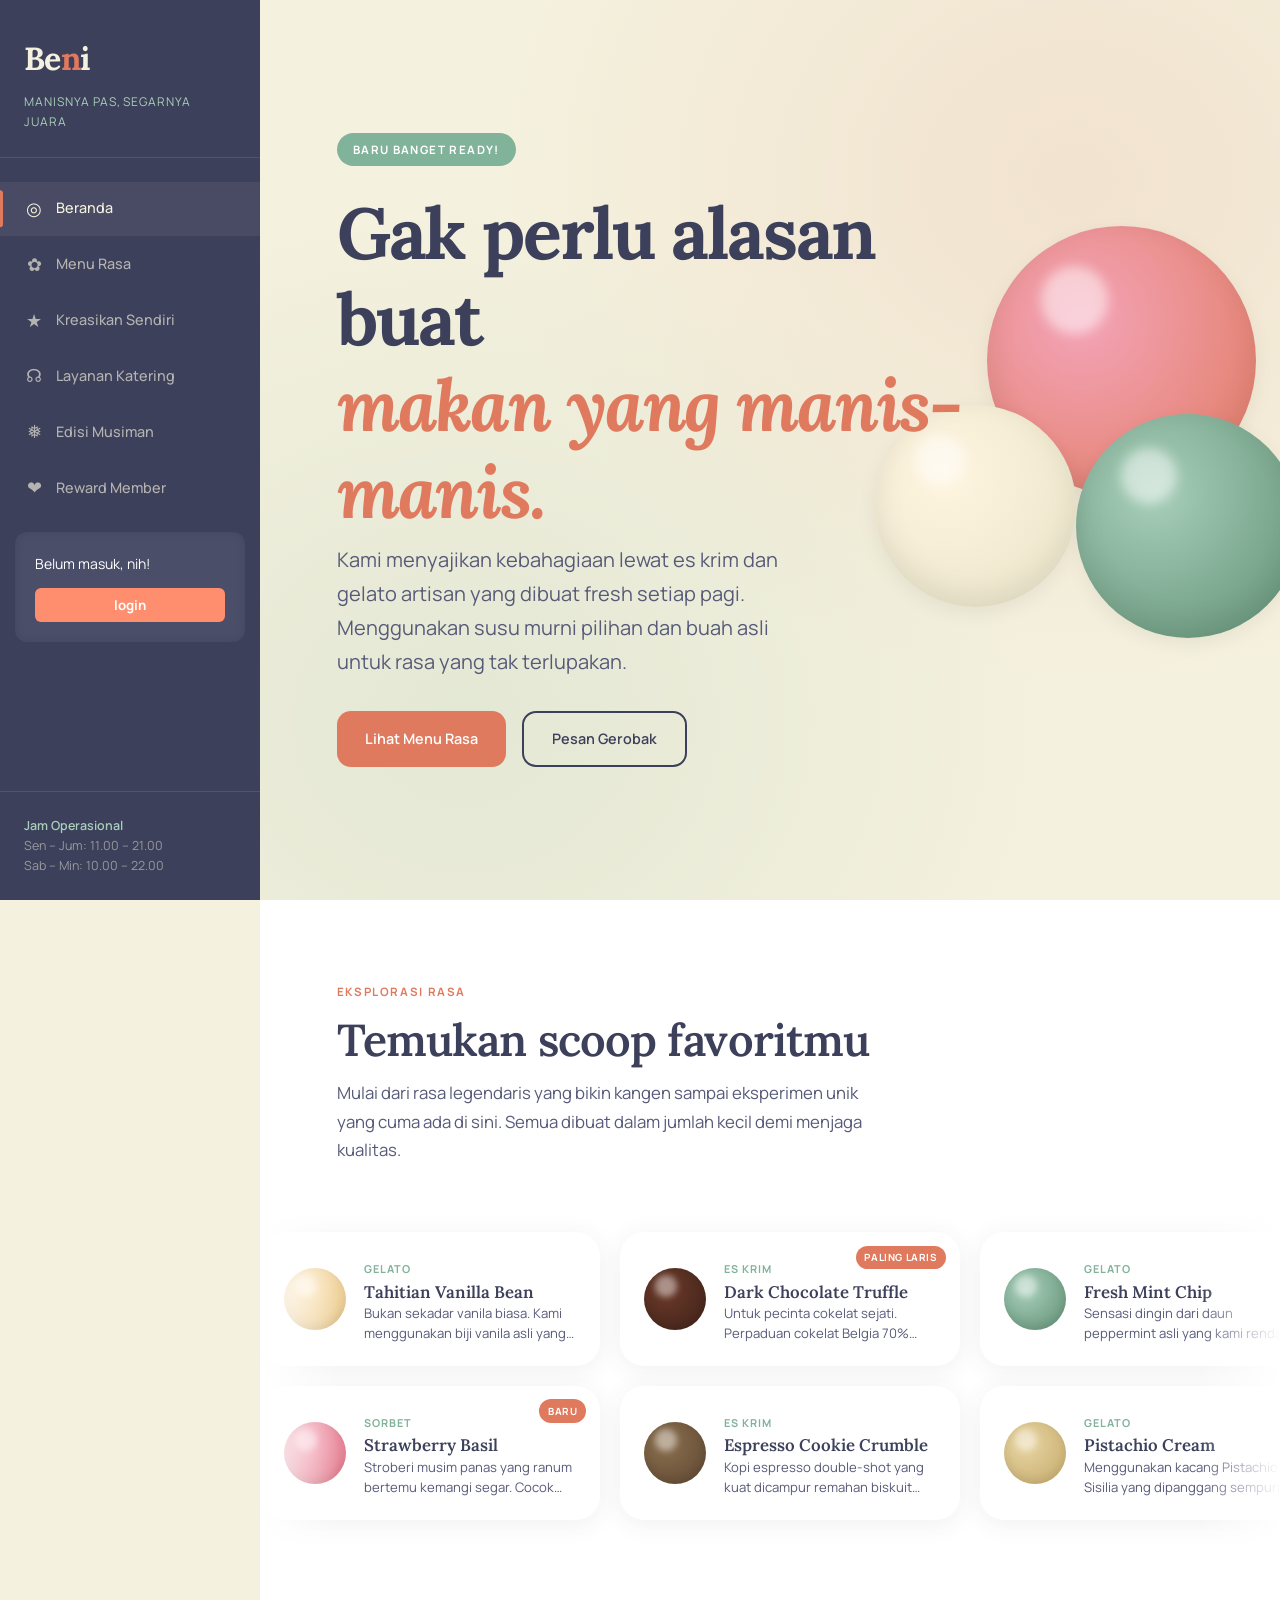
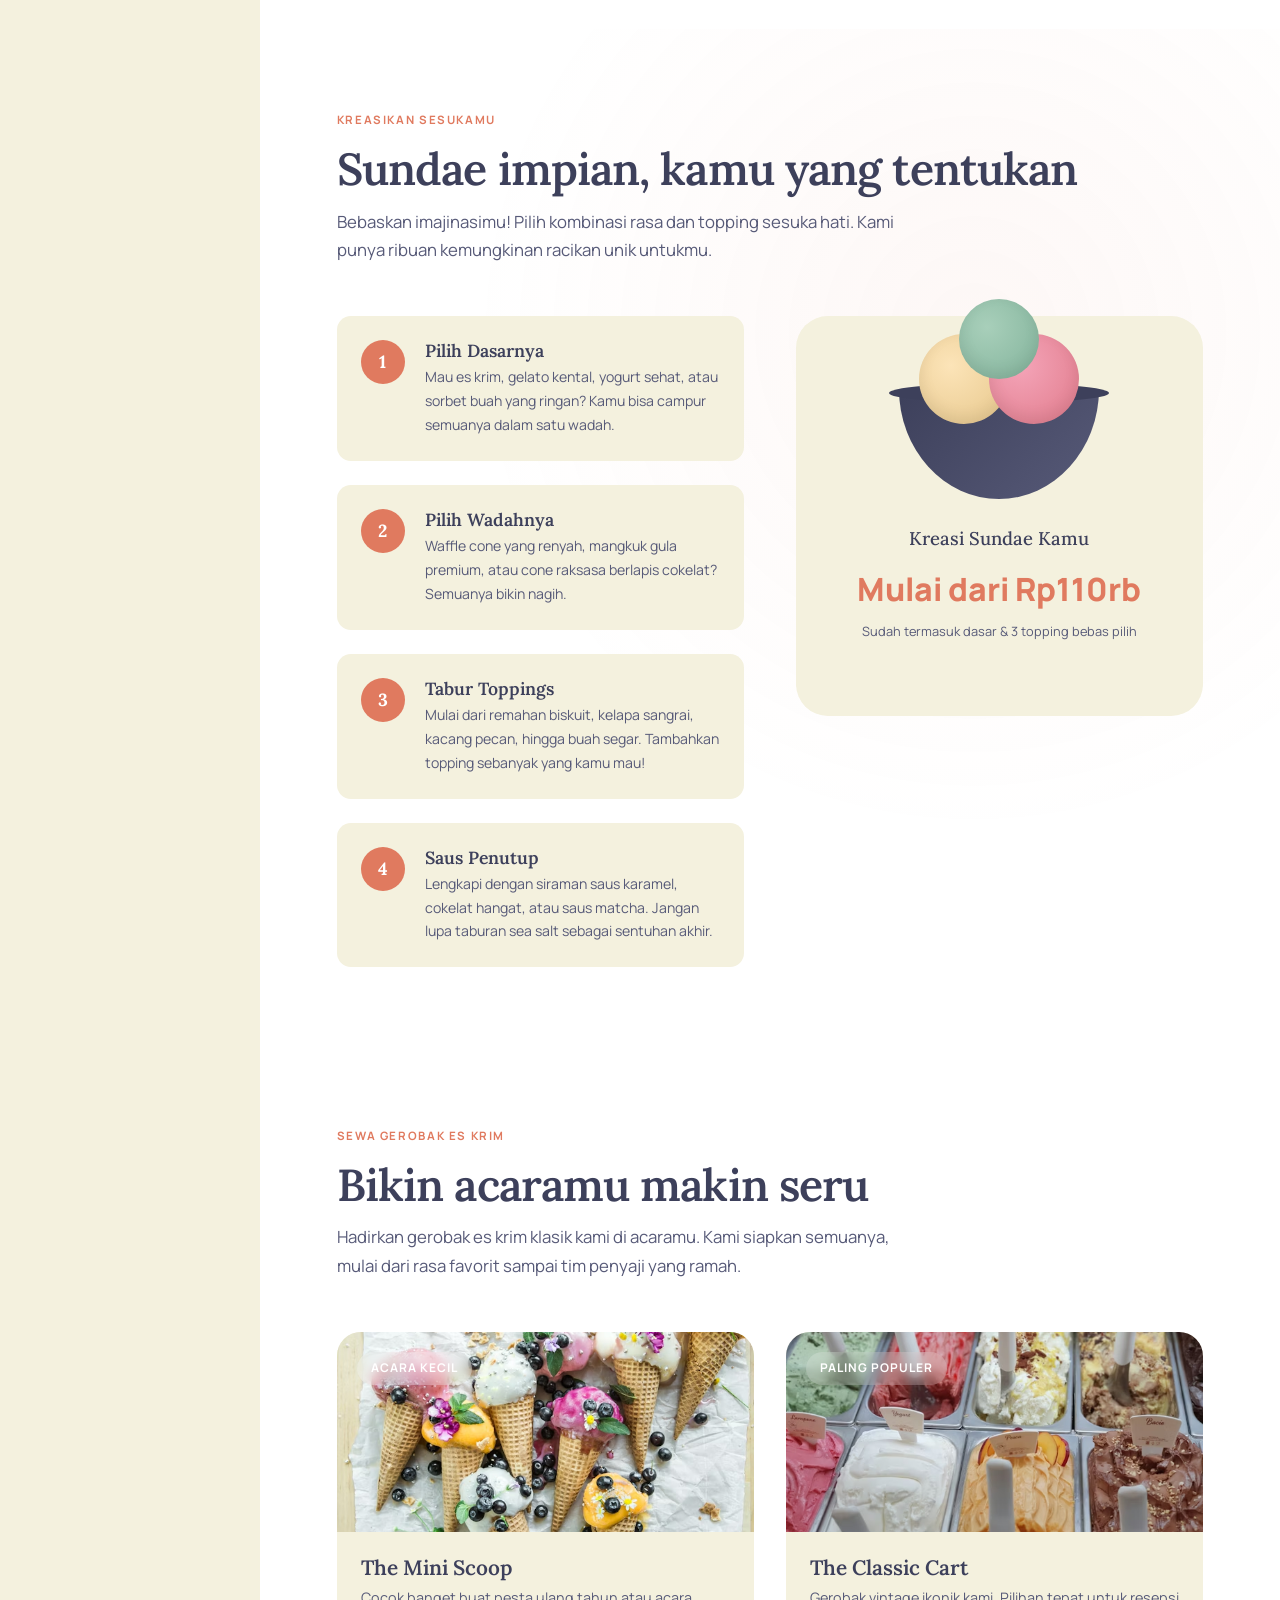
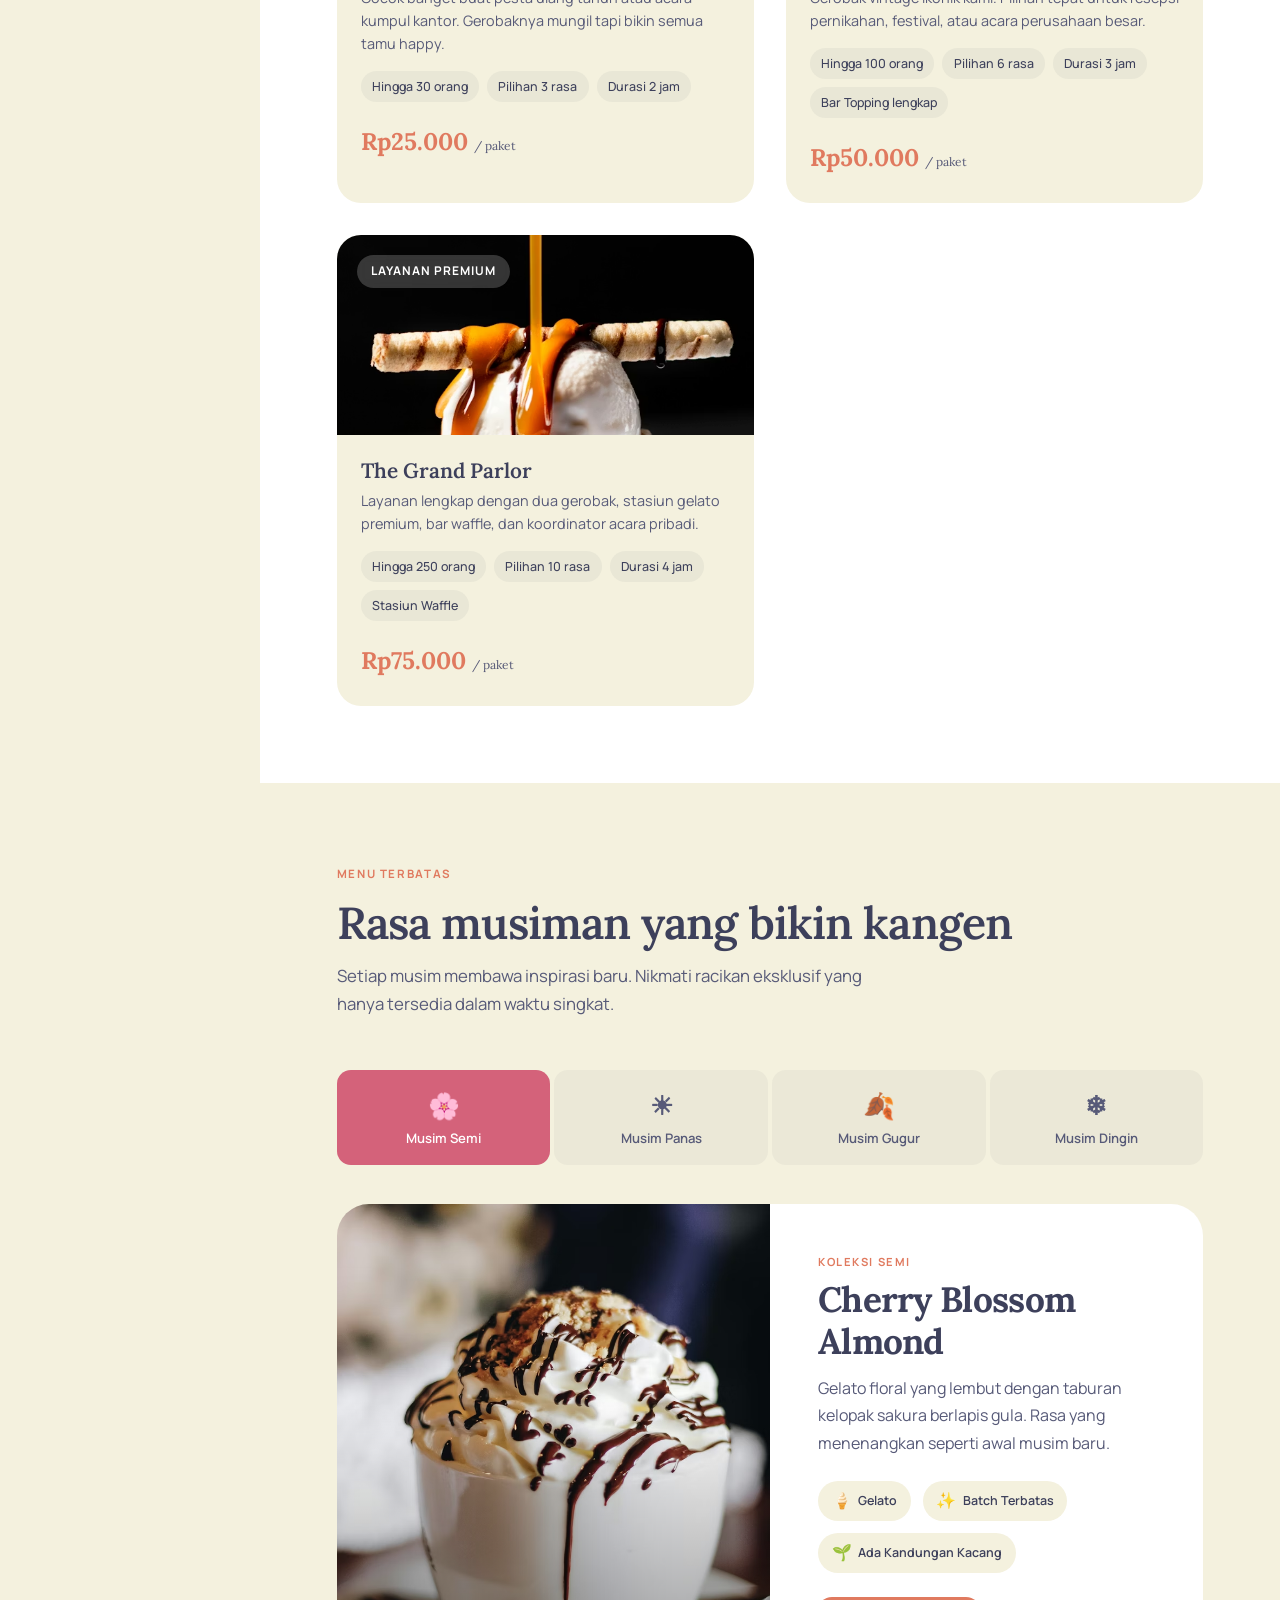
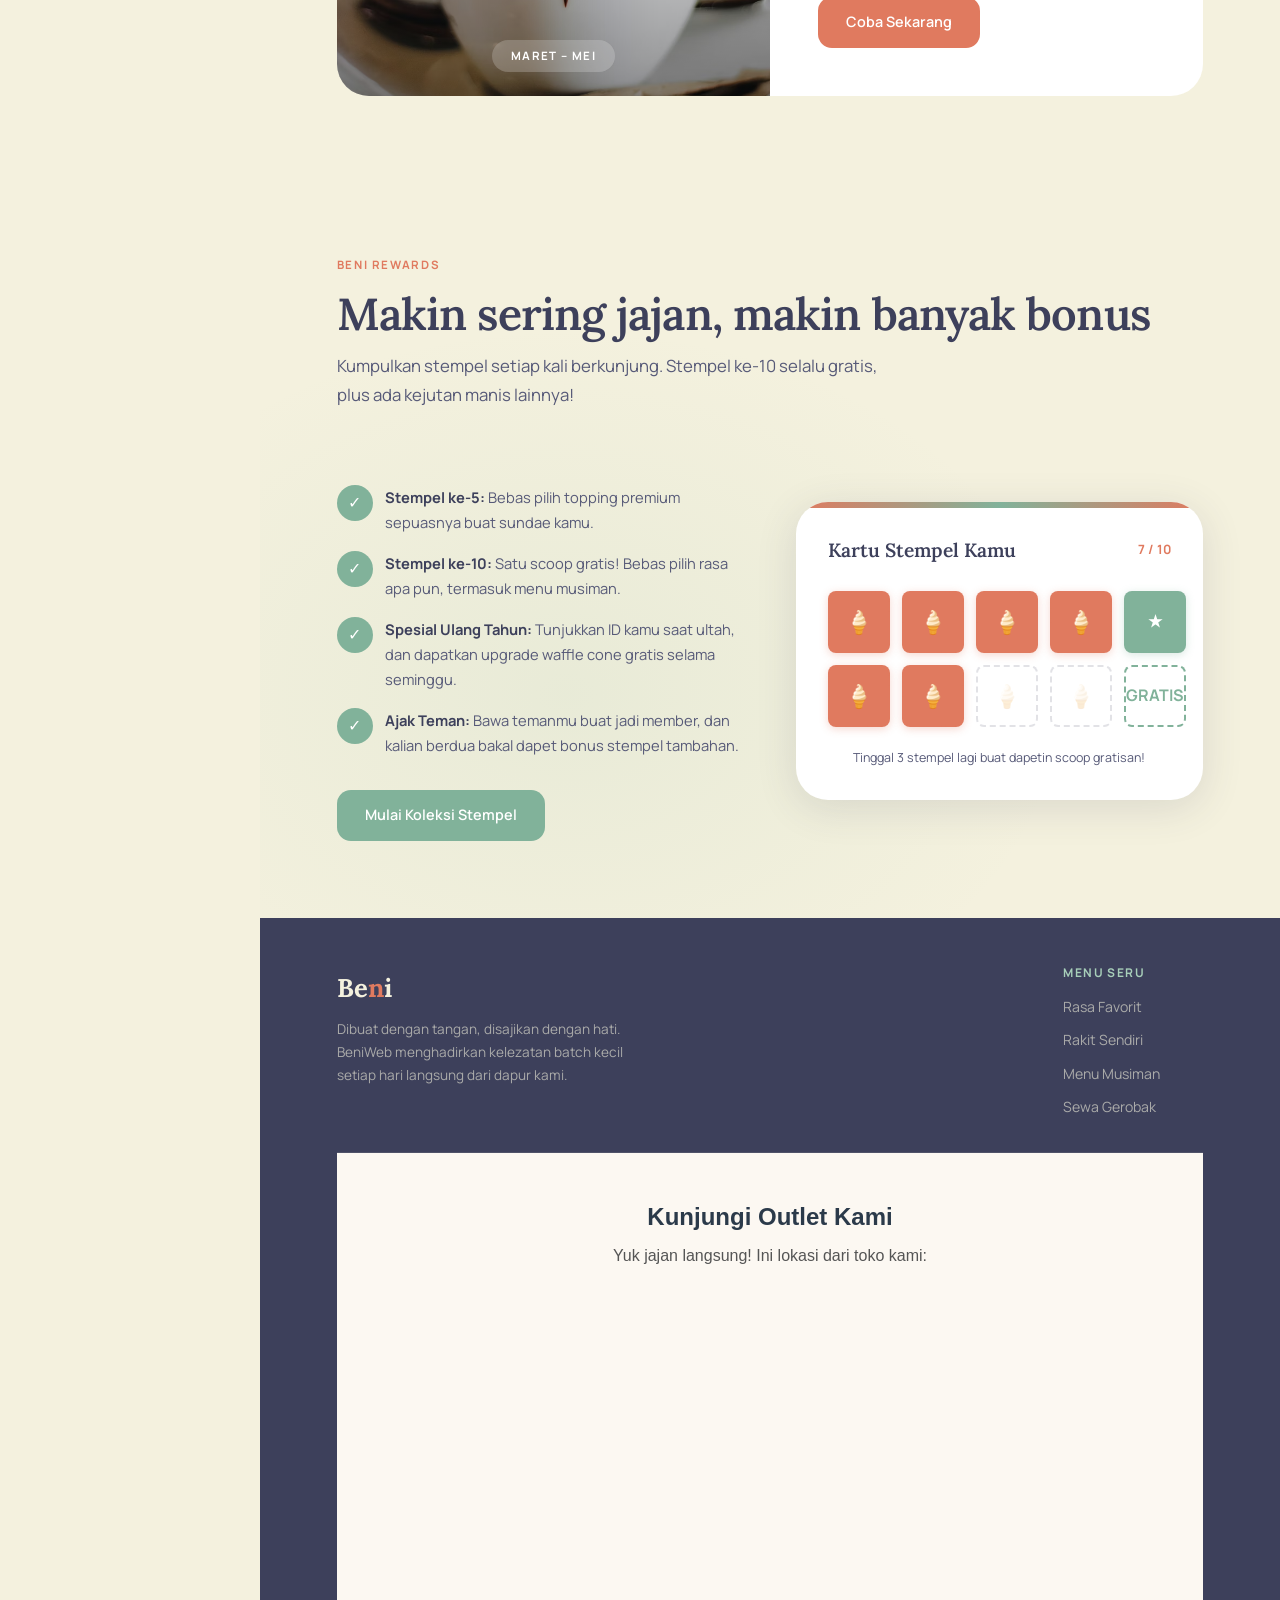
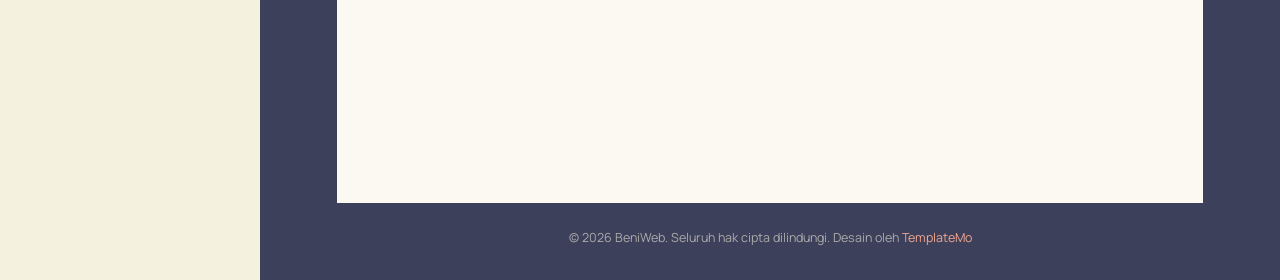
==== commit 91afcf39: "Update index.html" ====
--- a/index.html
+++ b/index.html
@@ -517,8 +517,8 @@
       </div>
 <section class="maps-section" style="padding: 50px 20px; background-color: #fcf8f2; text-align: center;">
         <div style="max-width: 1200px; margin: 0 auto;">
-            <h2 style="color: #2b3a4a; margin-bottom: 10px; font-family: sans-serif;">Kunjungi Outlet Beni</h2>
-            <p style="color: #555; margin-bottom: 25px; font-family: sans-serif;">Yuk jajan langsung! Ini lokasi lengkap toko kami:</p>
+            <h2 style="color: #2b3a4a; margin-bottom: 10px; font-family: sans-serif;">Kunjungi Outlet Kami</h2>
+            <p style="color: #555; margin-bottom: 25px; font-family: sans-serif;">Yuk jajan langsung! Ini lokasi dari toko kami:</p>
             <iframe src="https://www.google.com/maps/embed?pb=!1m16!1m12!1m3!1d247.05621056487888!2d110.39531236789804!3d-7.800477807722676!2m3!1f0!2f0!3f0!3m2!1i1024!2i768!4f13.1!2m1!1sSMA%208!5e0!3m2!1sen!2sid!4v1780640212212!5m2!1sen!2sid" width="600" height="450" style="border:0;" allowfullscreen="" loading="lazy" referrerpolicy="no-referrer-when-downgrade"></iframe>
         </div>
     </section>
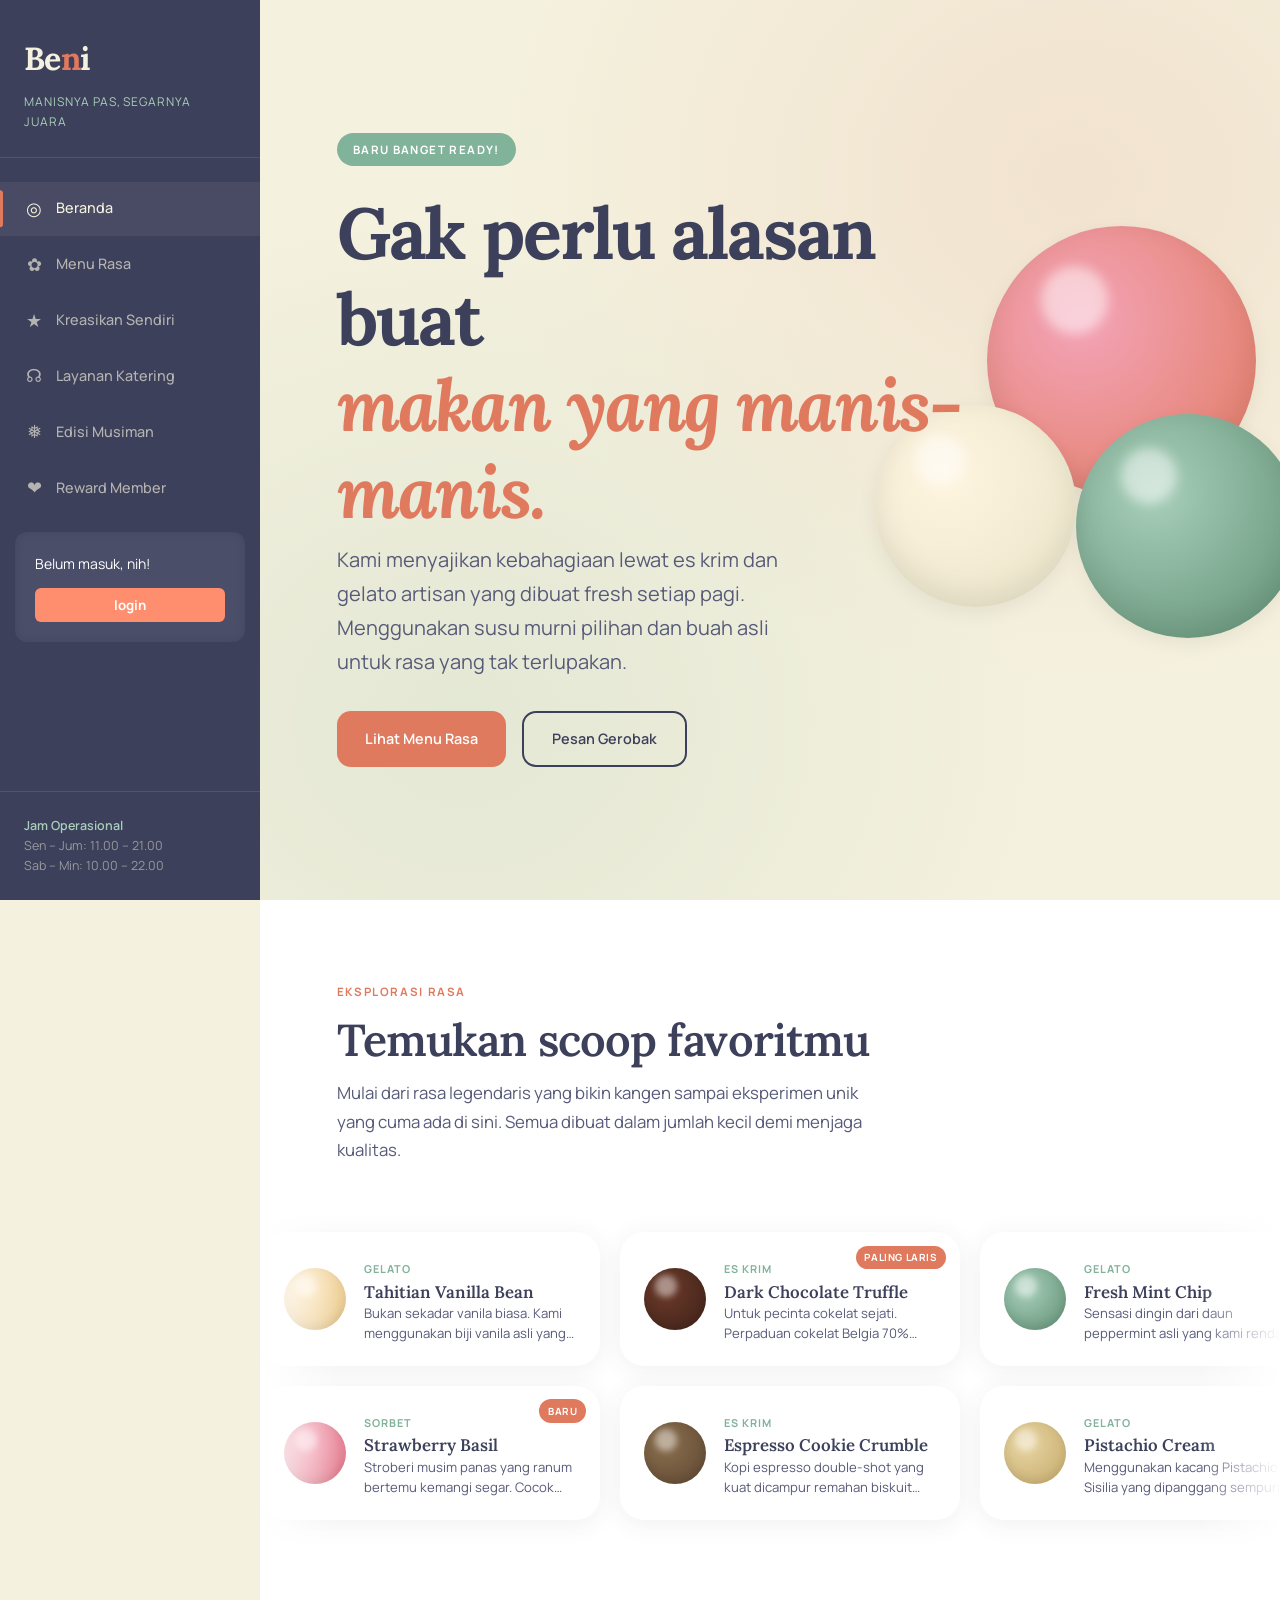
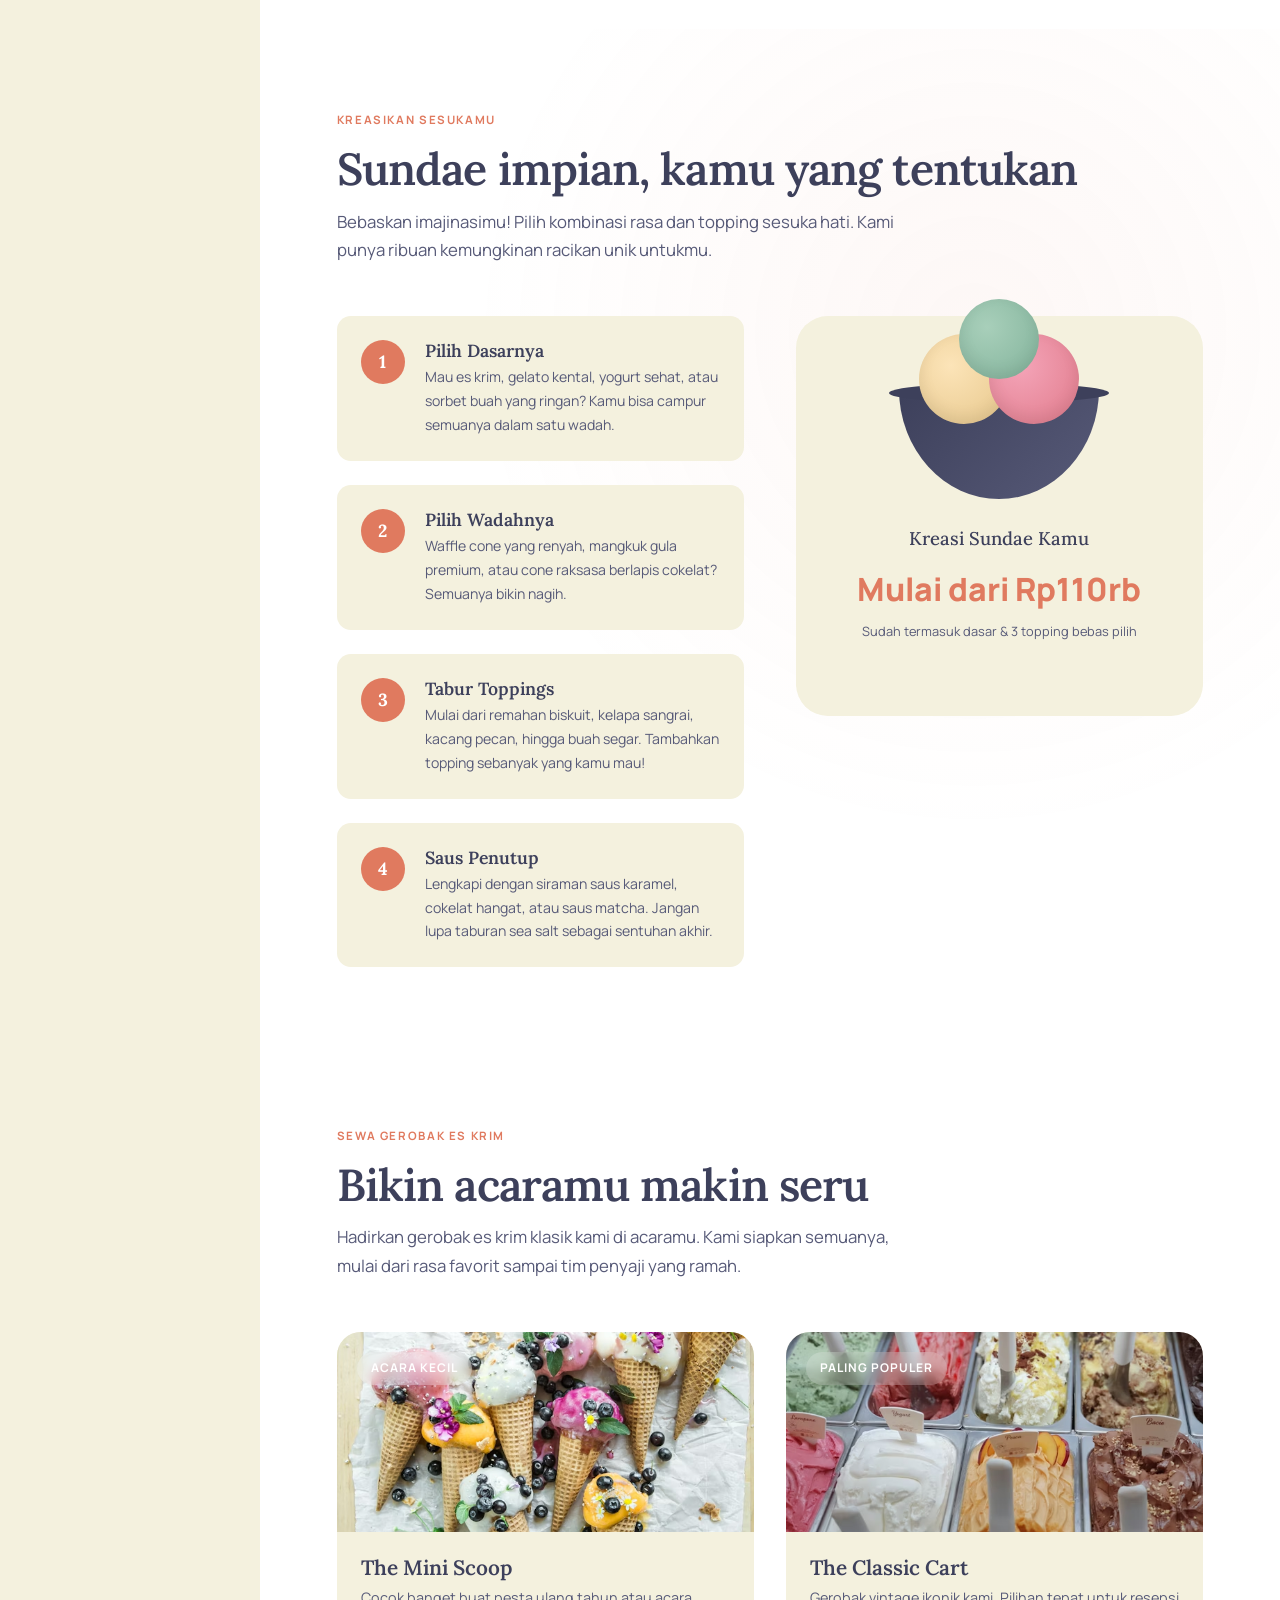
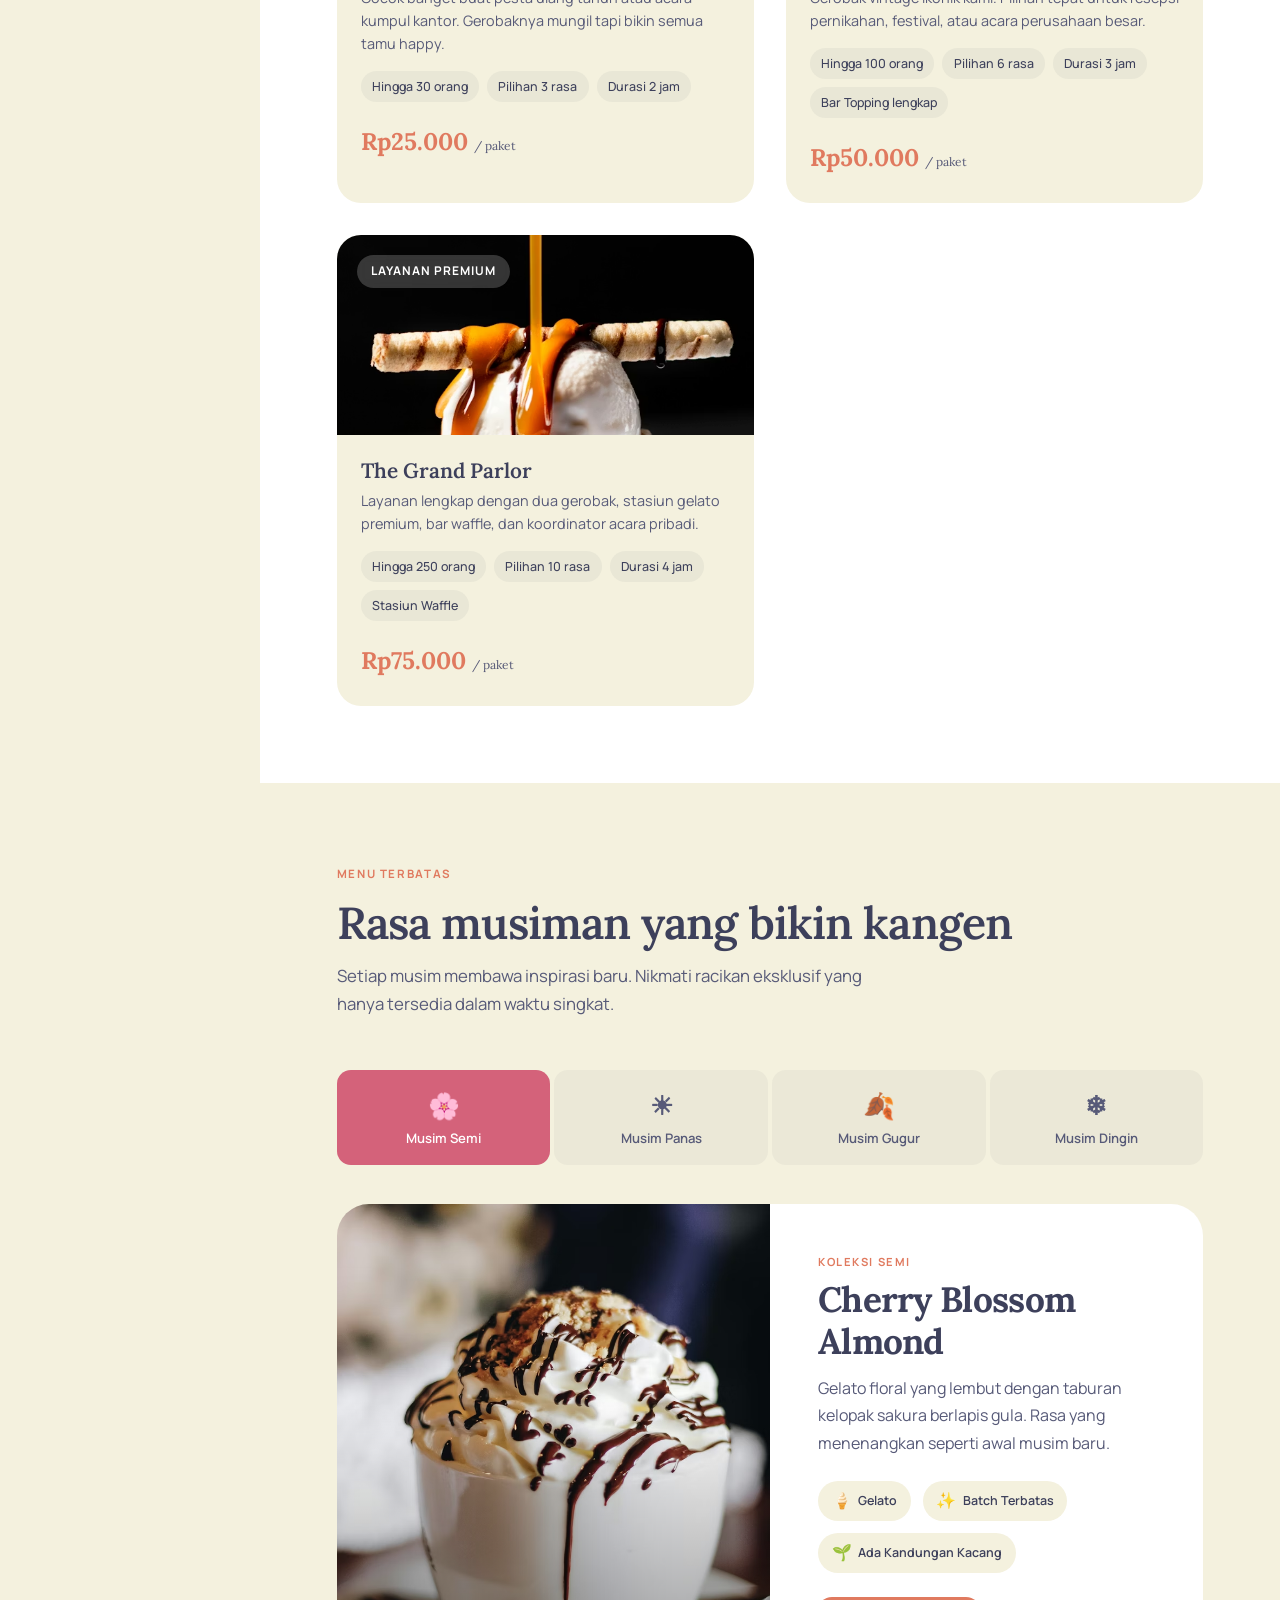
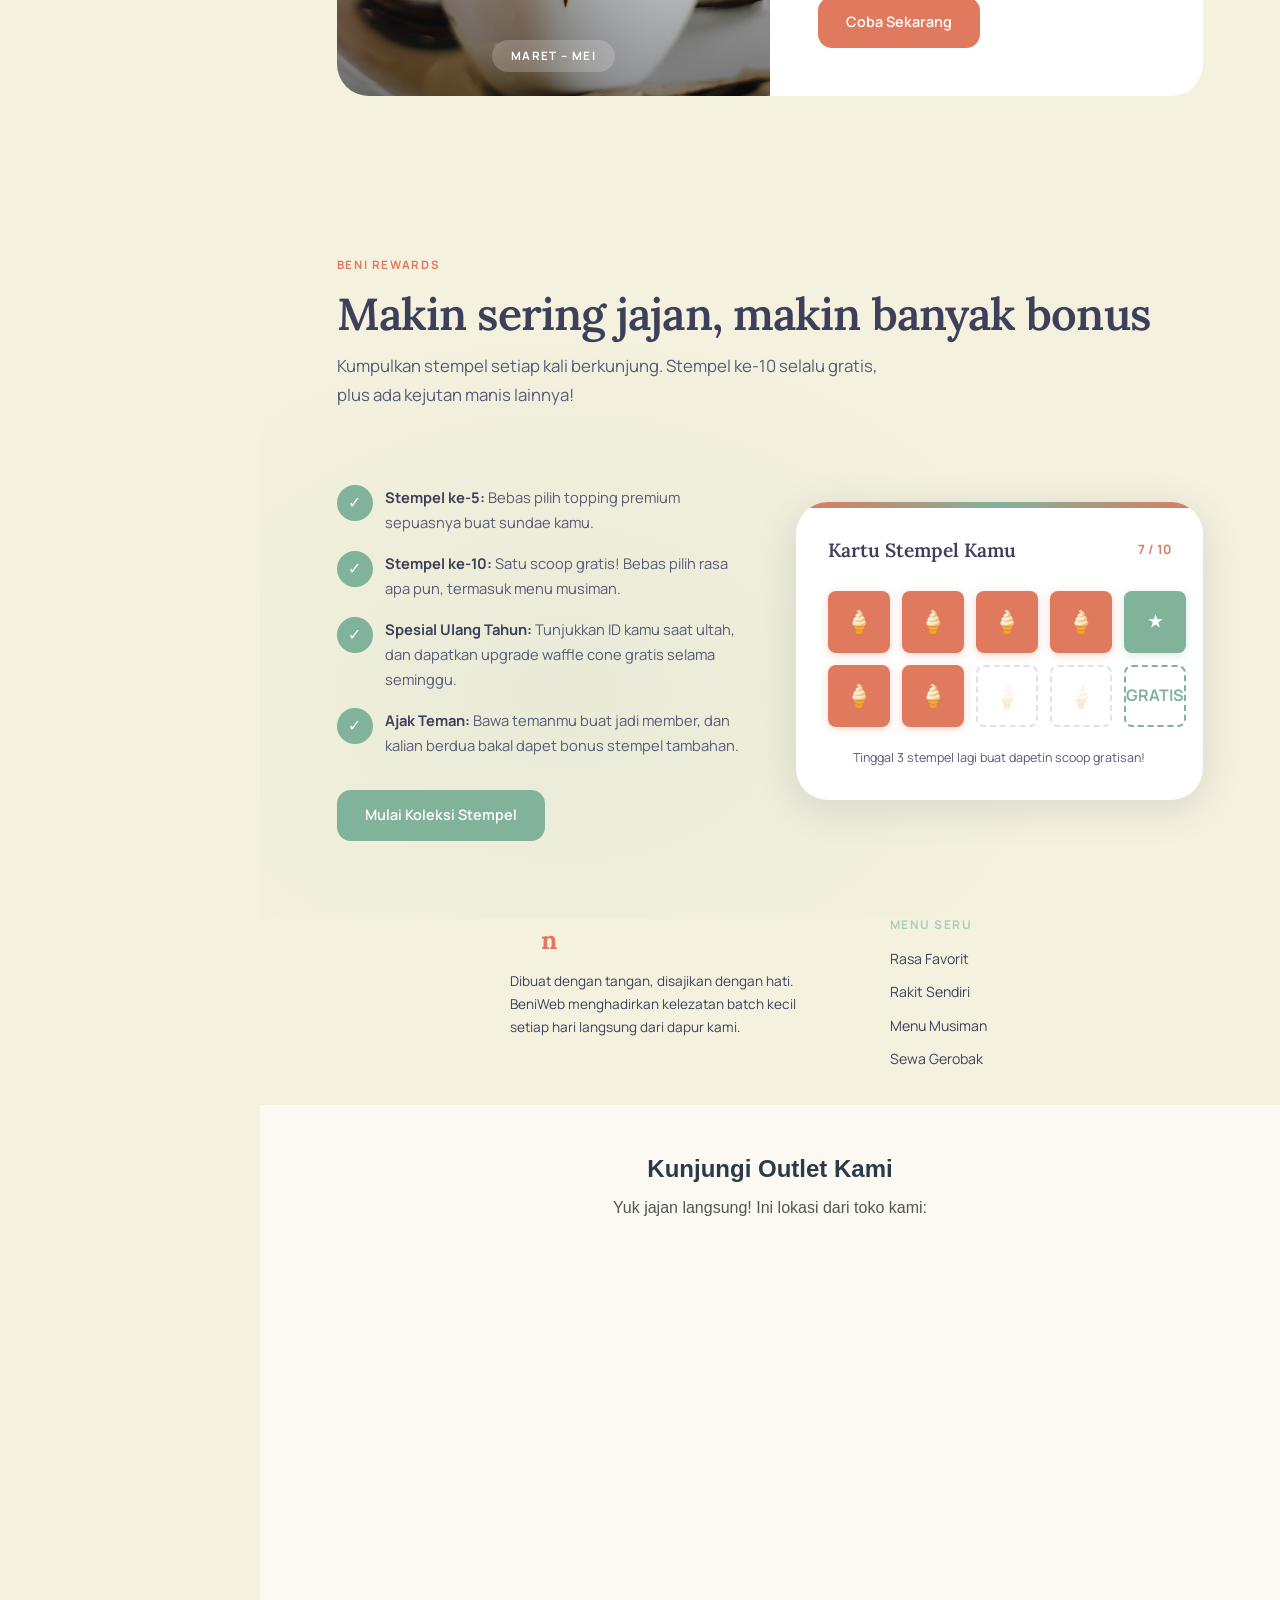
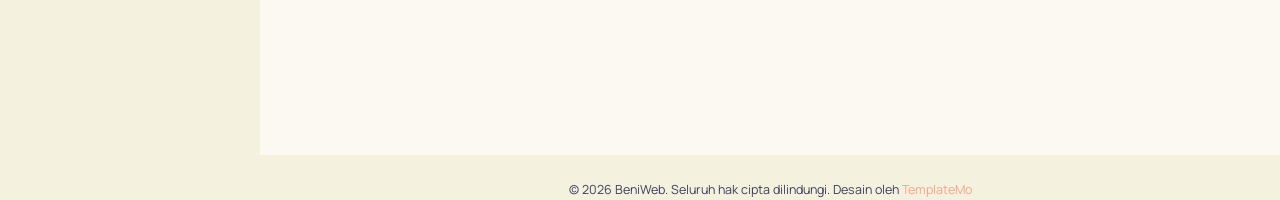
==== commit b6158e43: "Update index.html" ====
--- a/index.html
+++ b/index.html
@@ -494,9 +494,9 @@
       </div>
     </section>
 
-    <footer class="footer">
-      <div class="footer__top">
-        <div>
+<div class="footer__top" style="display: flex; justify-content: center; gap: 80px; flex-wrap: wrap;">
+        
+        <div style="max-width: 350px;">
           <div class="footer__brand">Be<span>n</span>i</div>
           <p class="footer__copy">Dibuat dengan tangan, disajikan dengan hati. BeniWeb menghadirkan kelezatan batch kecil setiap hari langsung dari dapur kami.</p>
         </div>
@@ -511,6 +511,9 @@
               <li><a href="#catering">Sewa Gerobak</a></li>
             </ul>
           </div>
+        </div>
+
+      </div>
          
         
         </div>
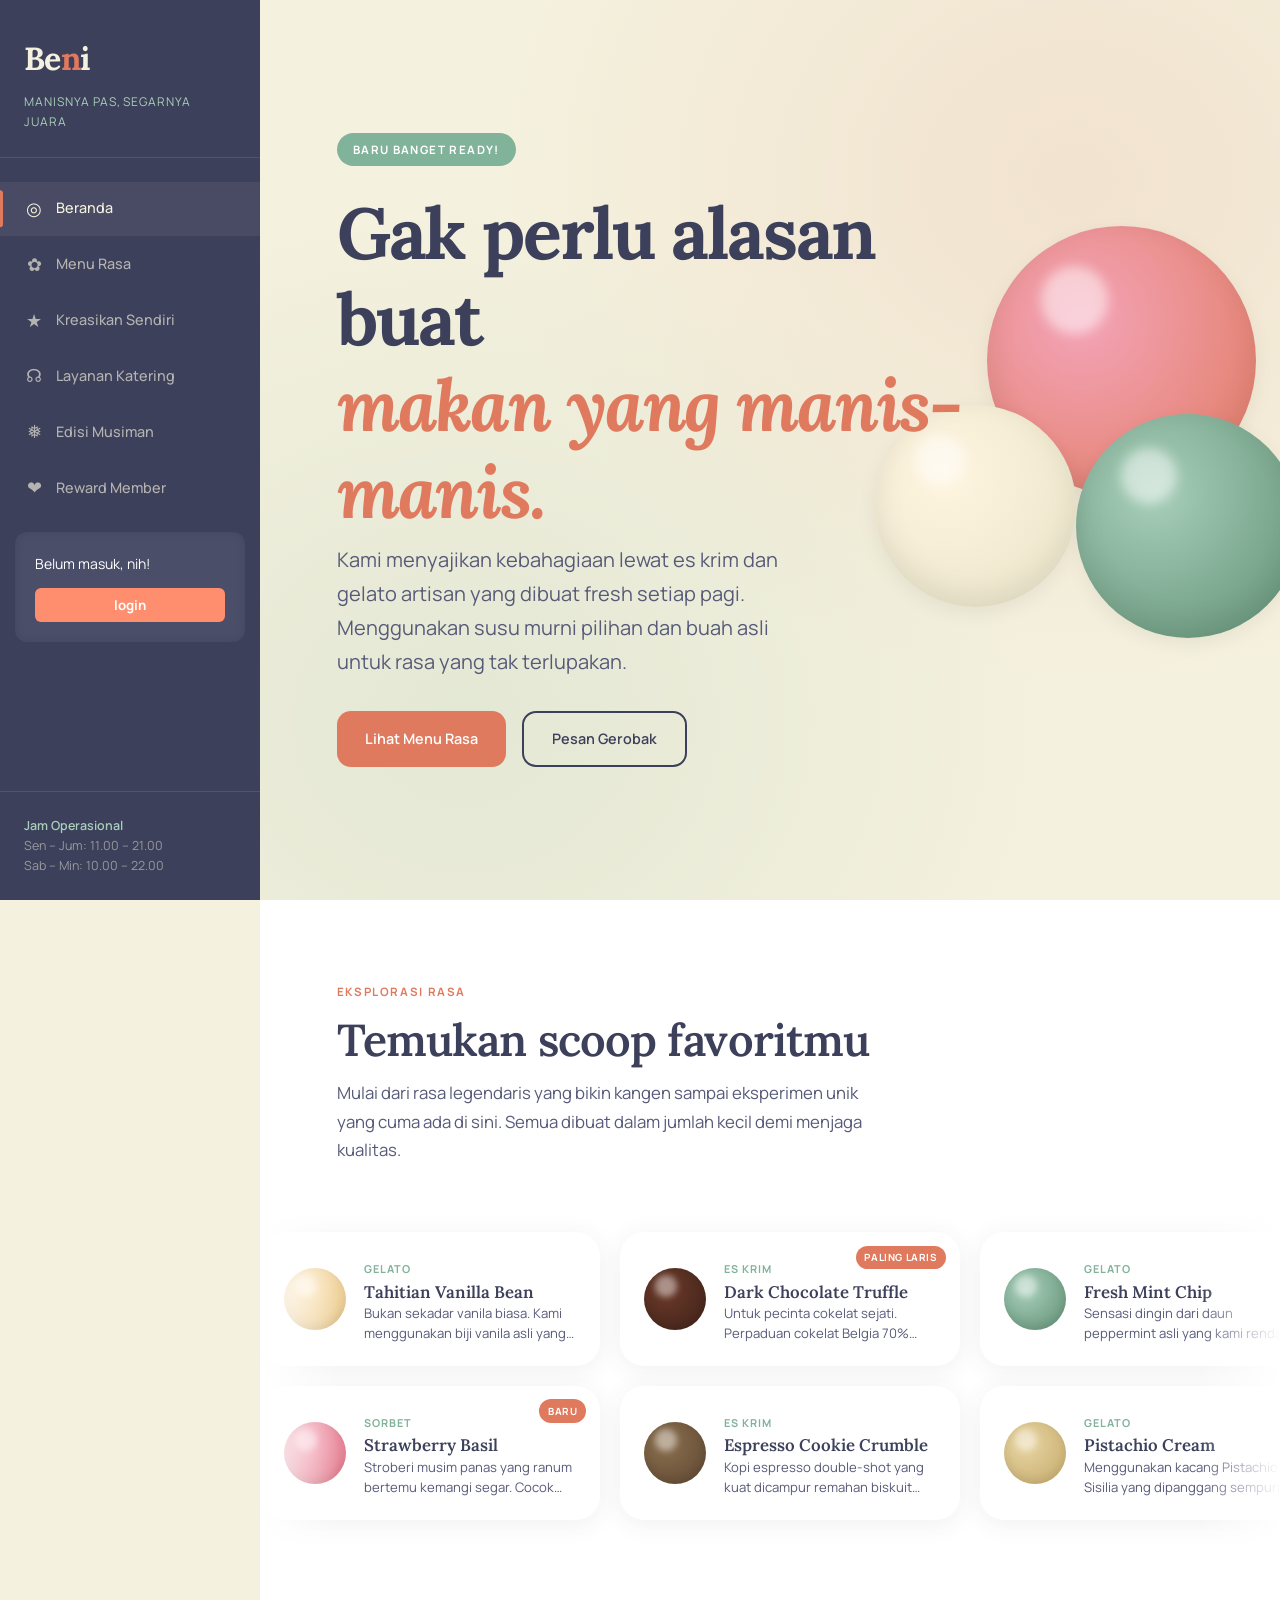
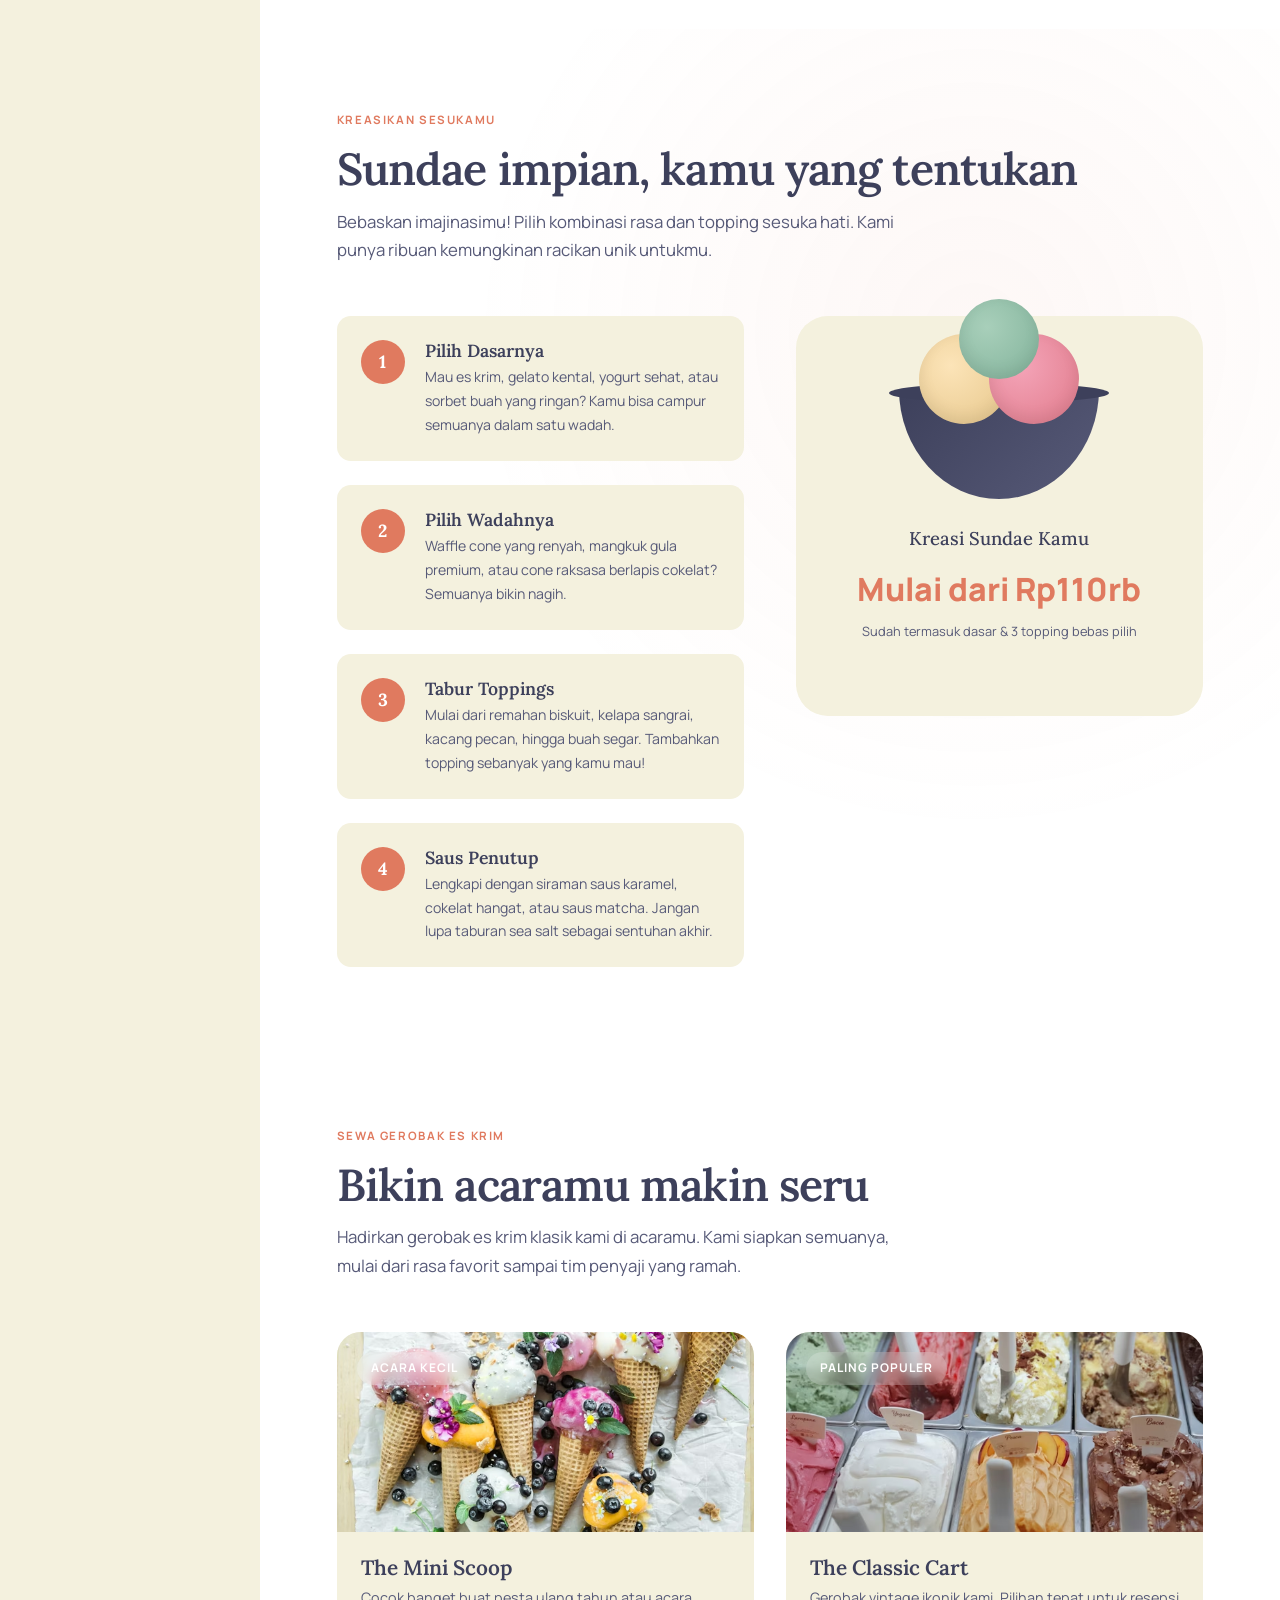
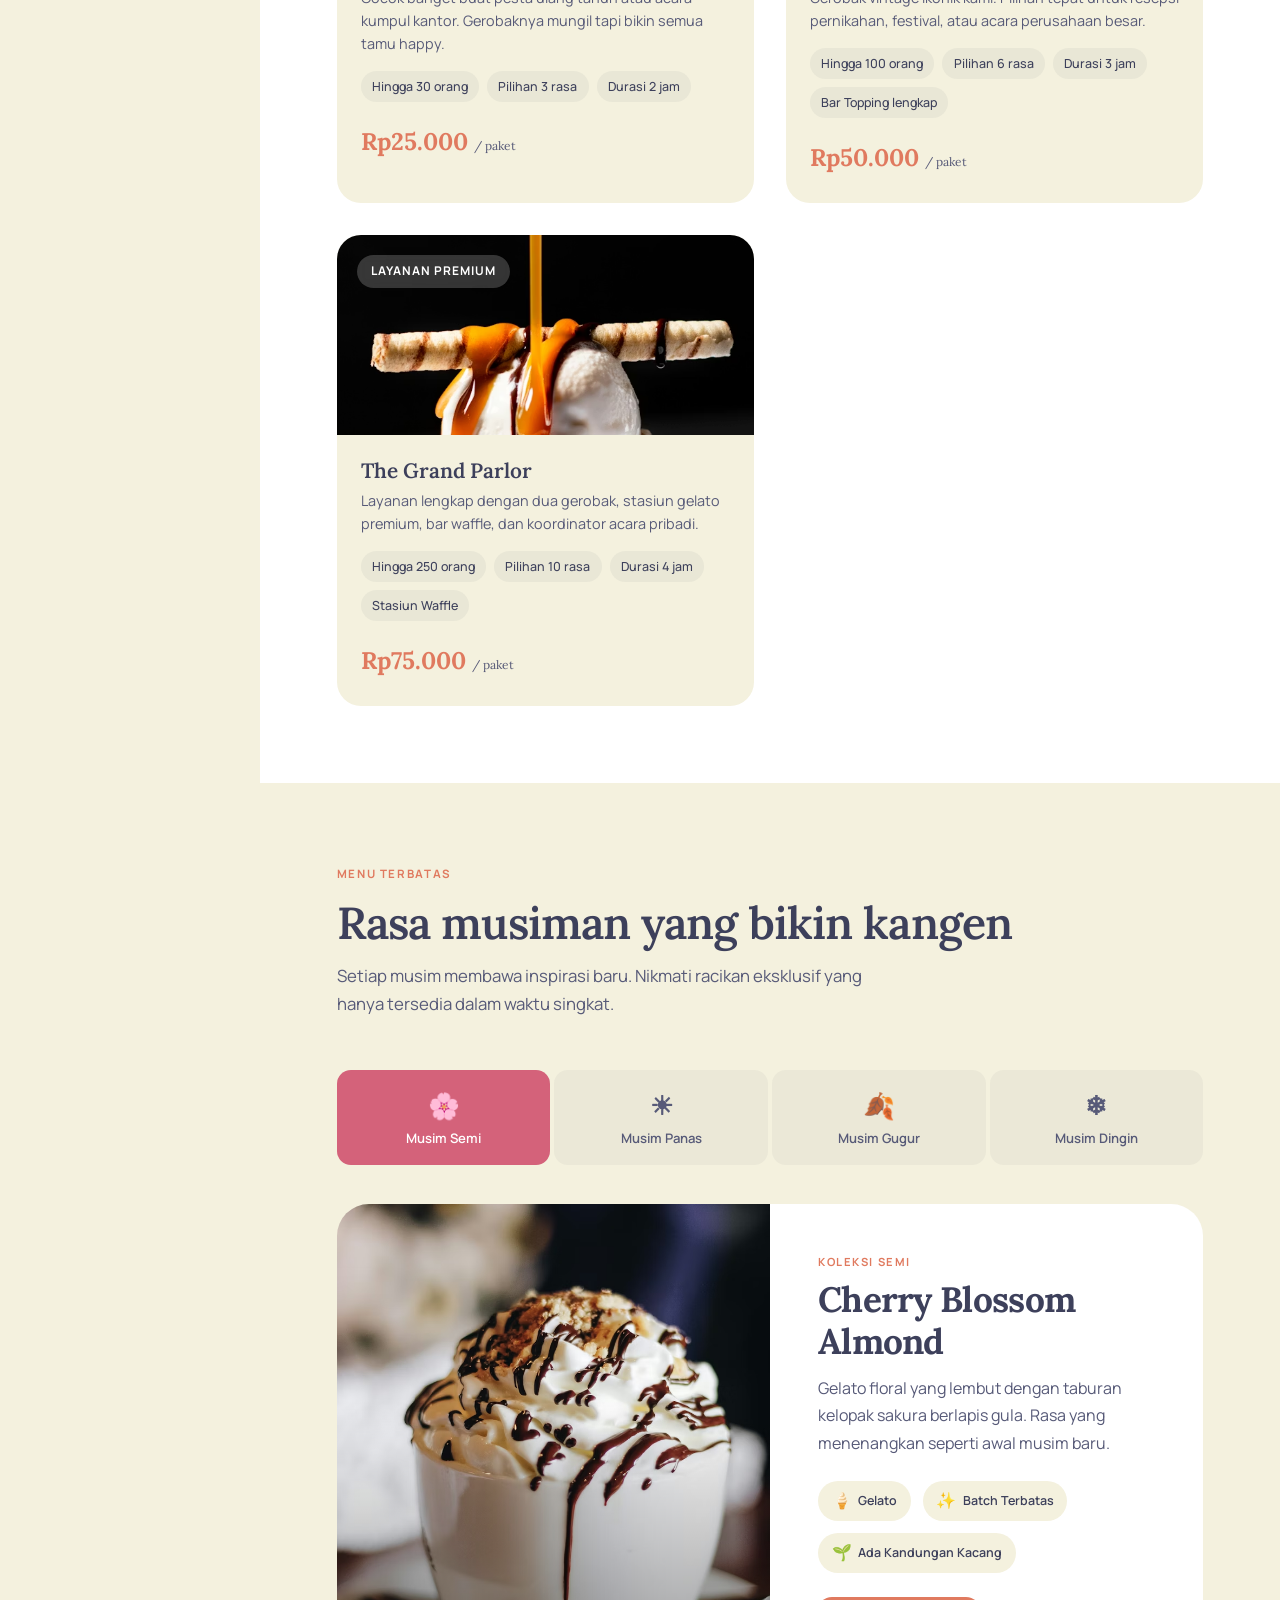
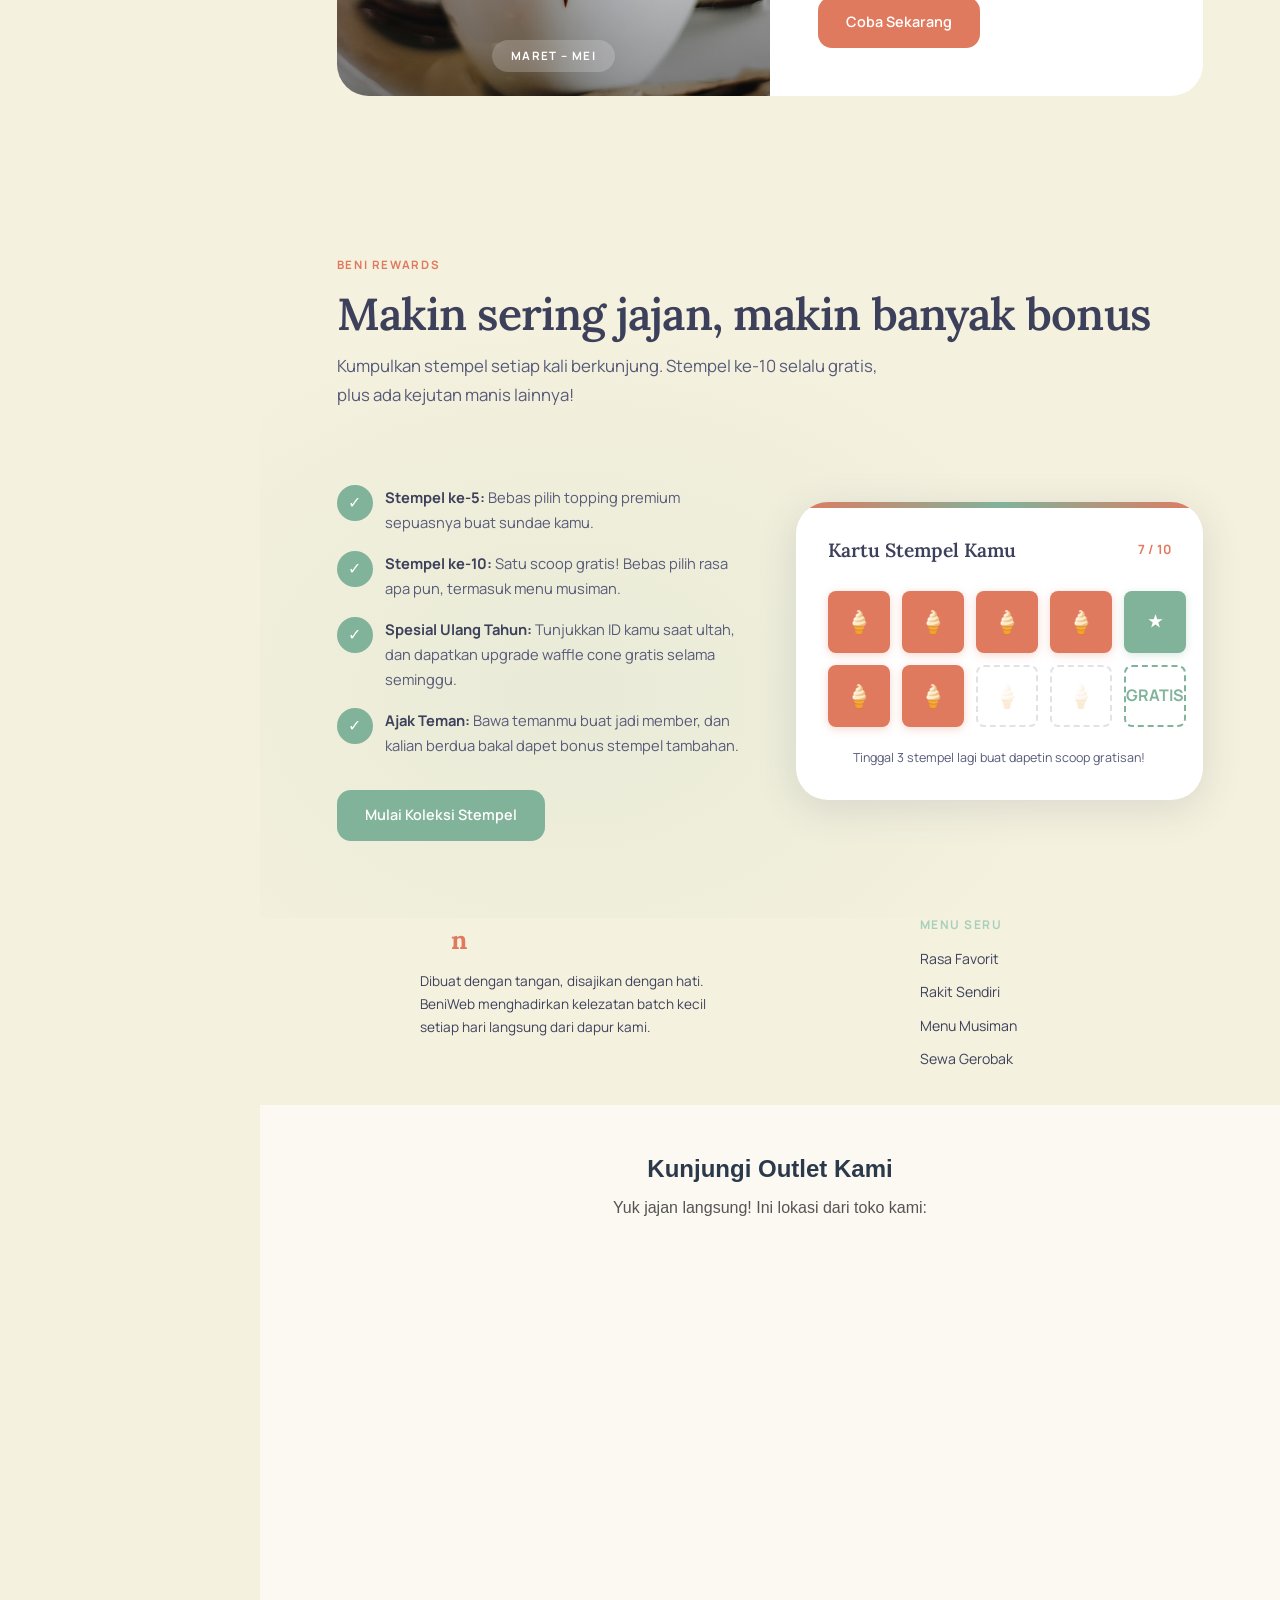
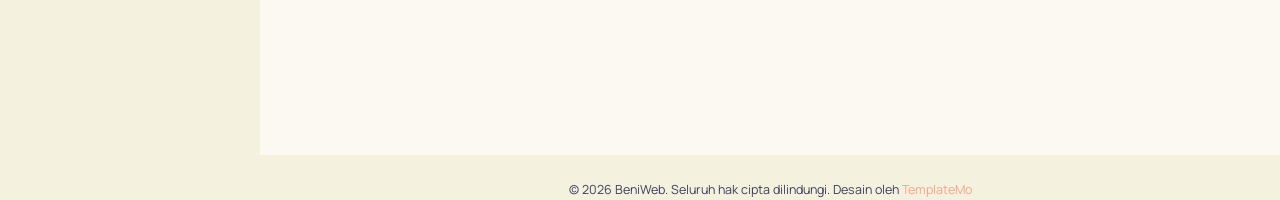
==== commit 88650617: "Update index.html" ====
--- a/index.html
+++ b/index.html
@@ -494,14 +494,14 @@
       </div>
     </section>
 
-<div class="footer__top" style="display: flex; justify-content: center; gap: 80px; flex-wrap: wrap;">
+<div class="footer__top" style="display: flex; justify-content: center; gap: 100px; flex-wrap: wrap;">
         
-        <div style="max-width: 350px;">
+        <div style="flex: 1; max-width: 400px; min-width: 250px;">
           <div class="footer__brand">Be<span>n</span>i</div>
           <p class="footer__copy">Dibuat dengan tangan, disajikan dengan hati. BeniWeb menghadirkan kelezatan batch kecil setiap hari langsung dari dapur kami.</p>
         </div>
 
-        <div class="footer__links">
+        <div class="footer__links" style="flex: 1; max-width: 200px; min-width: 150px;">
           <div class="footer__col">
             <h4>Menu Seru</h4>
             <ul>
@@ -514,6 +514,8 @@
         </div>
 
       </div>
+      </div>
+      </div>
          
         
         </div>
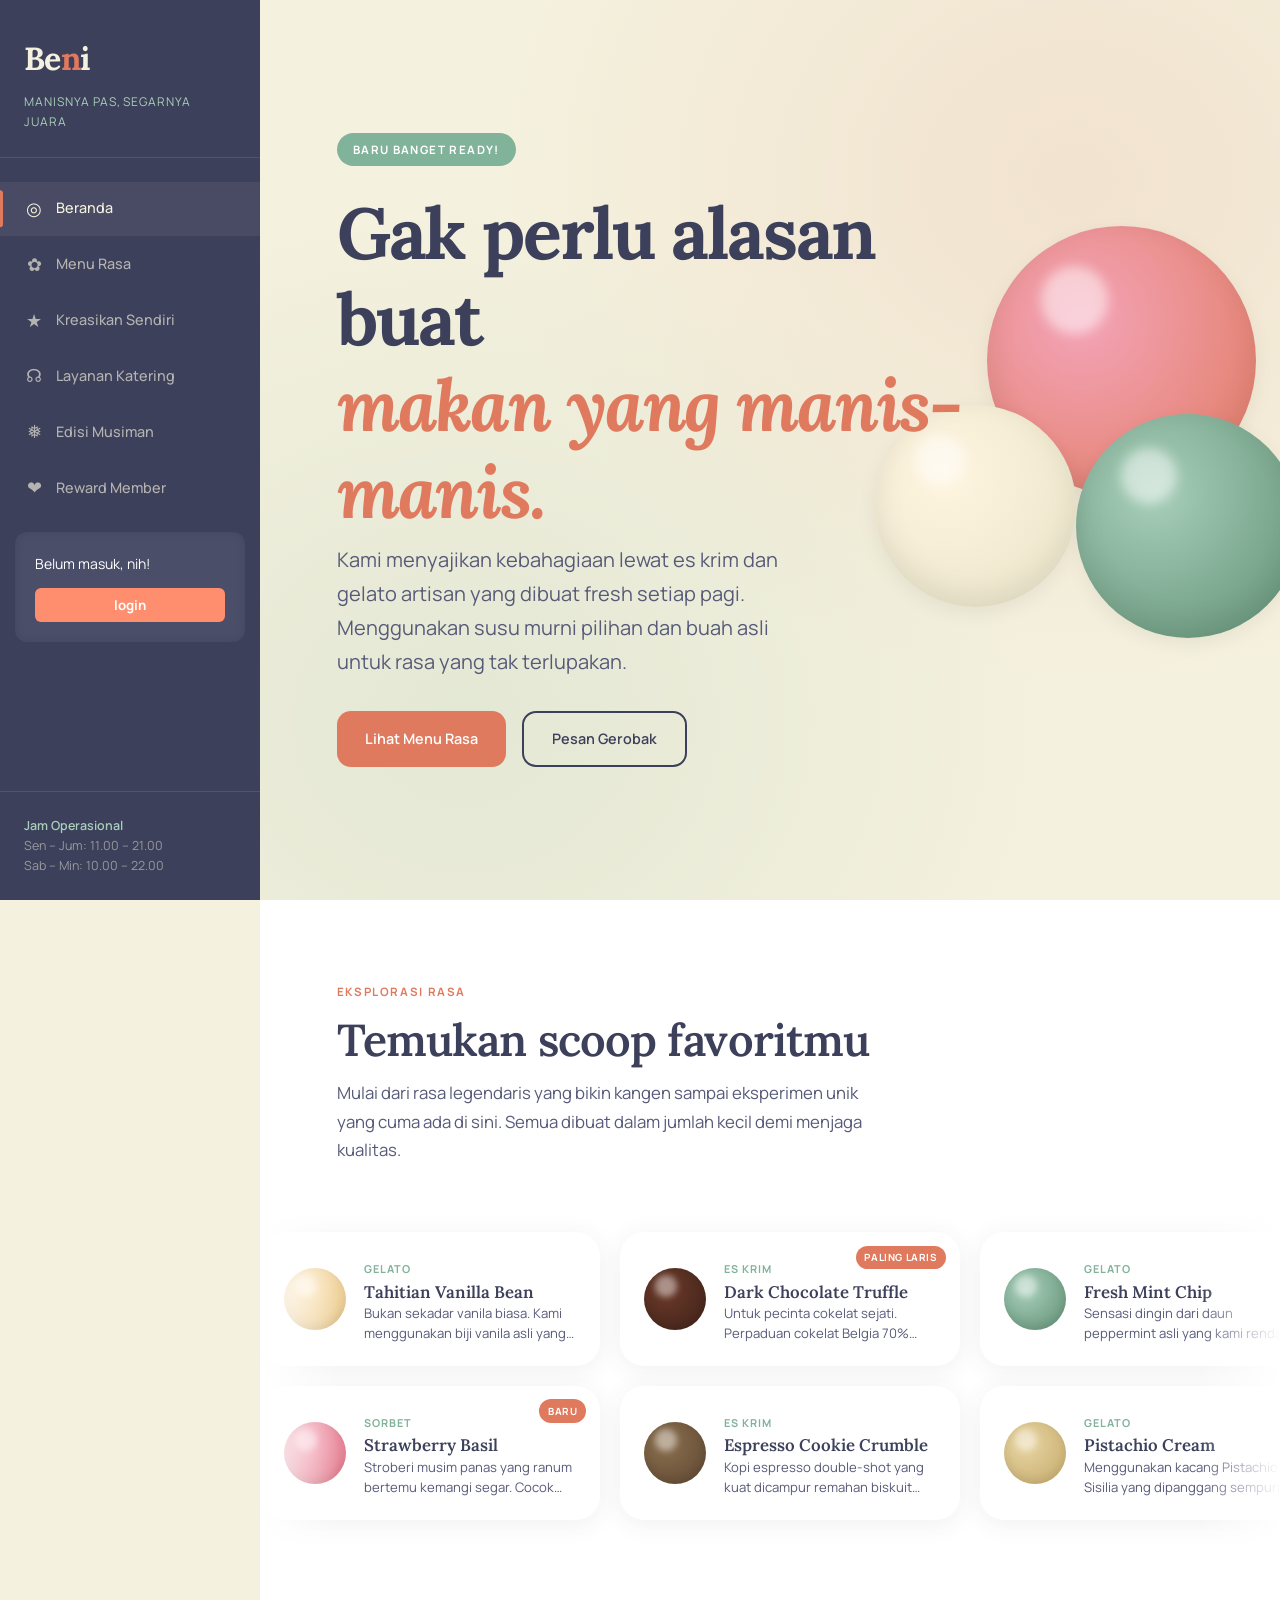
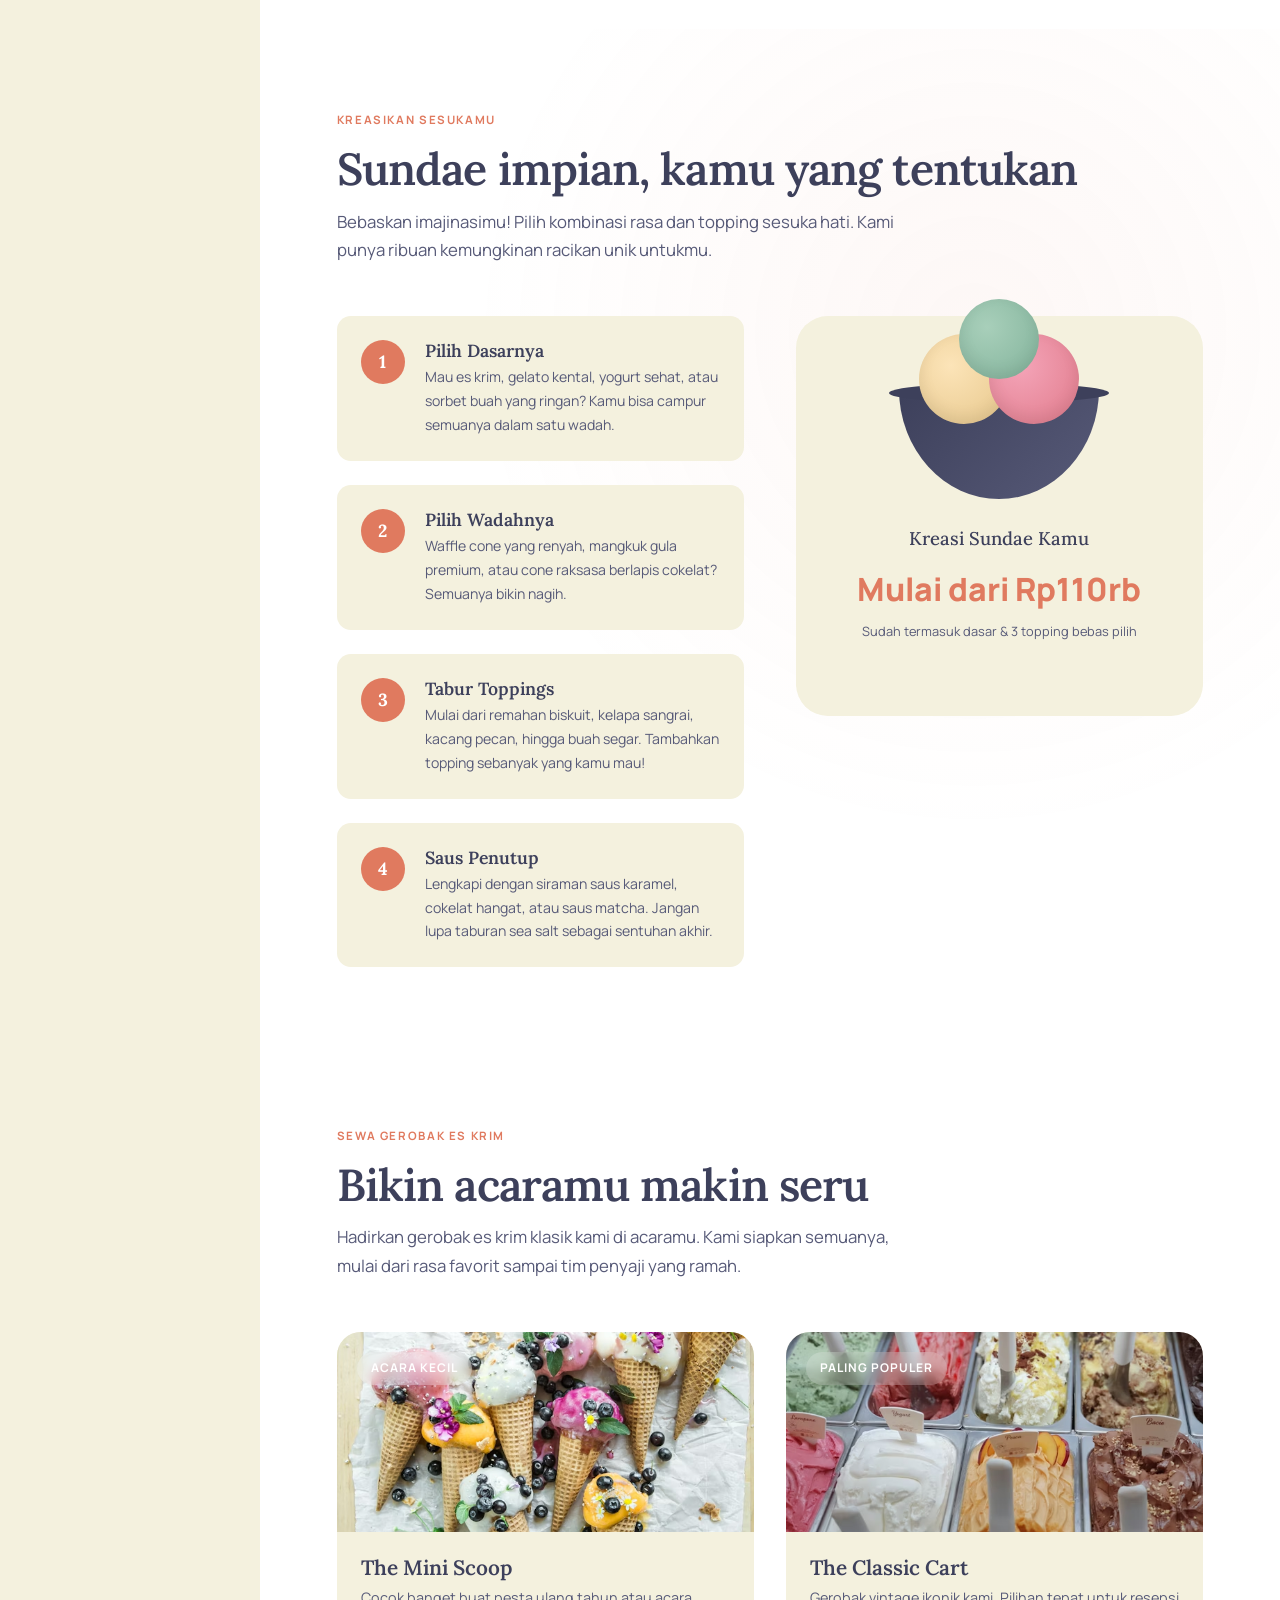
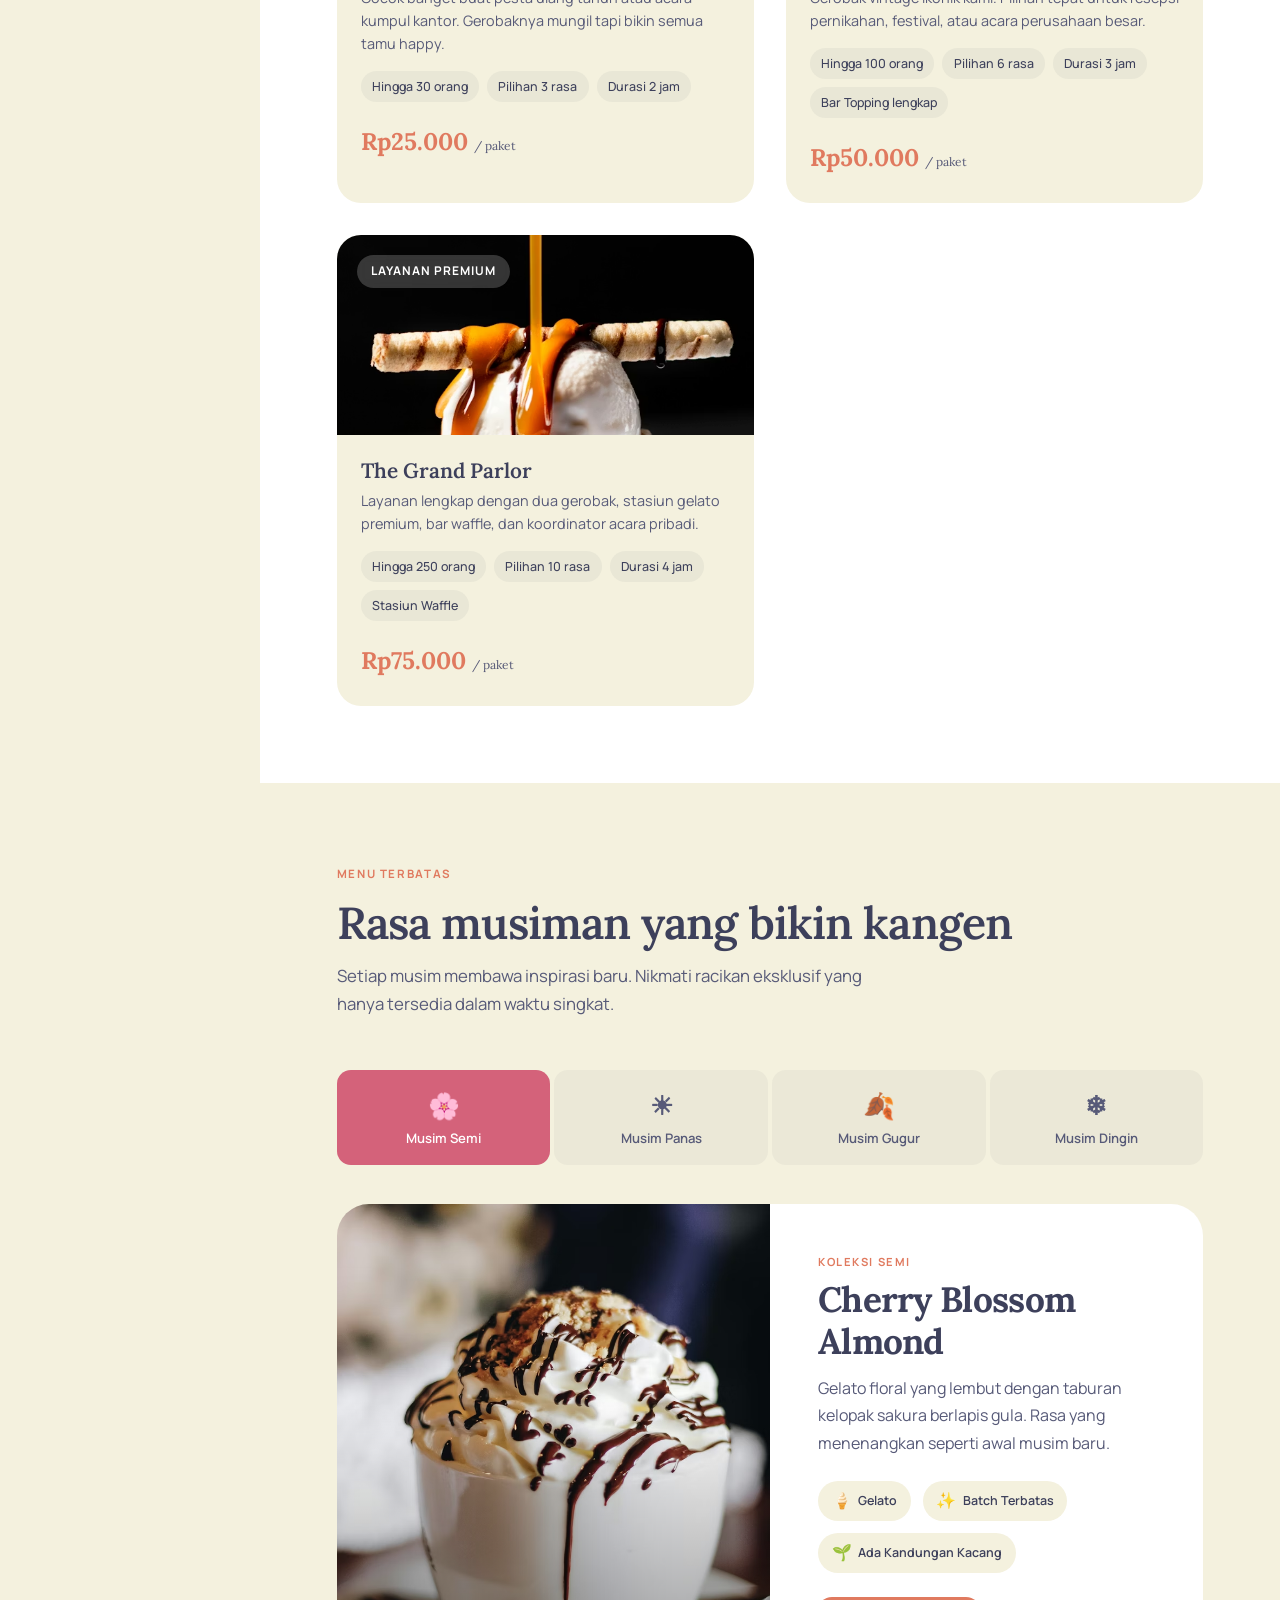
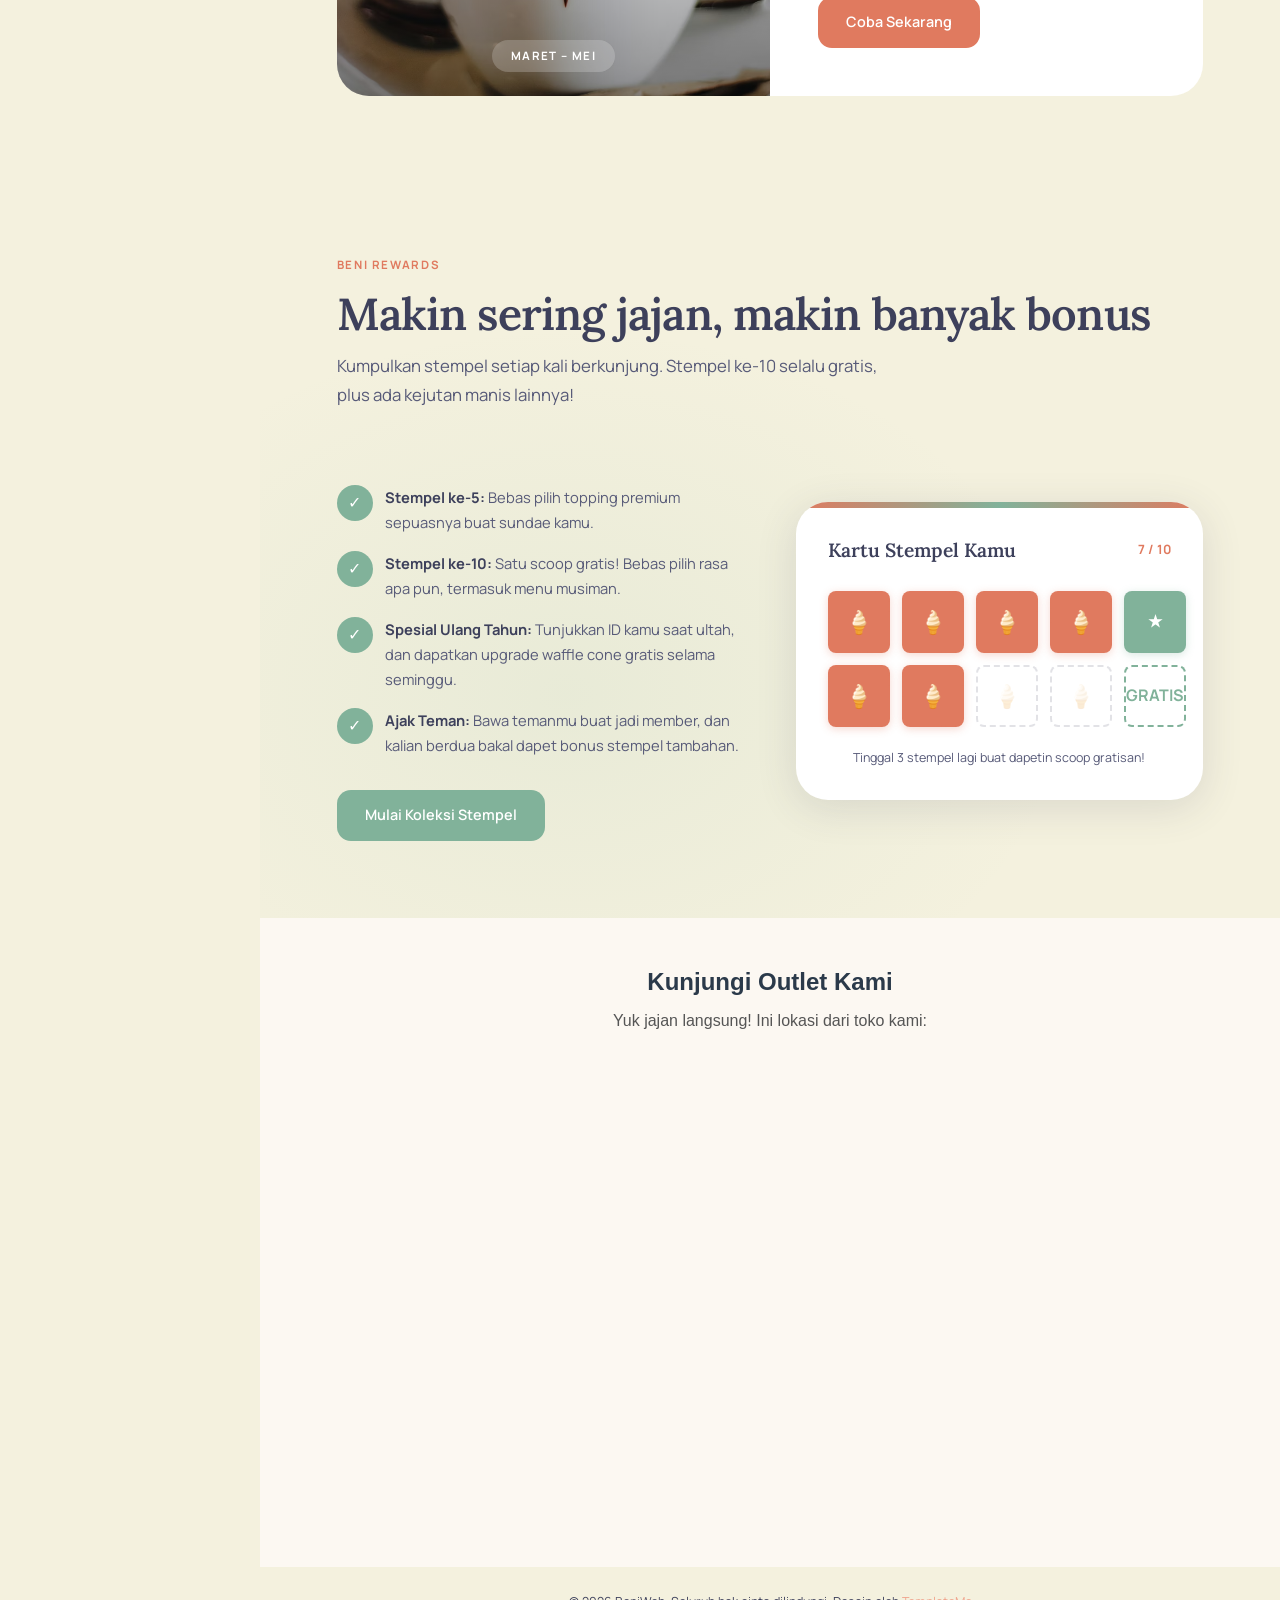
==== commit 2011699d: "Update index.html" ====
--- a/index.html
+++ b/index.html
@@ -494,32 +494,7 @@
       </div>
     </section>
 
-<div class="footer__top" style="display: flex; justify-content: center; gap: 100px; flex-wrap: wrap;">
-        
-        <div style="flex: 1; max-width: 400px; min-width: 250px;">
-          <div class="footer__brand">Be<span>n</span>i</div>
-          <p class="footer__copy">Dibuat dengan tangan, disajikan dengan hati. BeniWeb menghadirkan kelezatan batch kecil setiap hari langsung dari dapur kami.</p>
-        </div>
-
-        <div class="footer__links" style="flex: 1; max-width: 200px; min-width: 150px;">
-          <div class="footer__col">
-            <h4>Menu Seru</h4>
-            <ul>
-              <li><a href="#flavors">Rasa Favorit</a></li>
-              <li><a href="#builder">Rakit Sendiri</a></li>
-              <li><a href="#seasonal">Menu Musiman</a></li>
-              <li><a href="#catering">Sewa Gerobak</a></li>
-            </ul>
-          </div>
-        </div>
-
-      </div>
-      </div>
-      </div>
-         
-        
-        </div>
-      </div>
+    
 <section class="maps-section" style="padding: 50px 20px; background-color: #fcf8f2; text-align: center;">
         <div style="max-width: 1200px; margin: 0 auto;">
             <h2 style="color: #2b3a4a; margin-bottom: 10px; font-family: sans-serif;">Kunjungi Outlet Kami</h2>
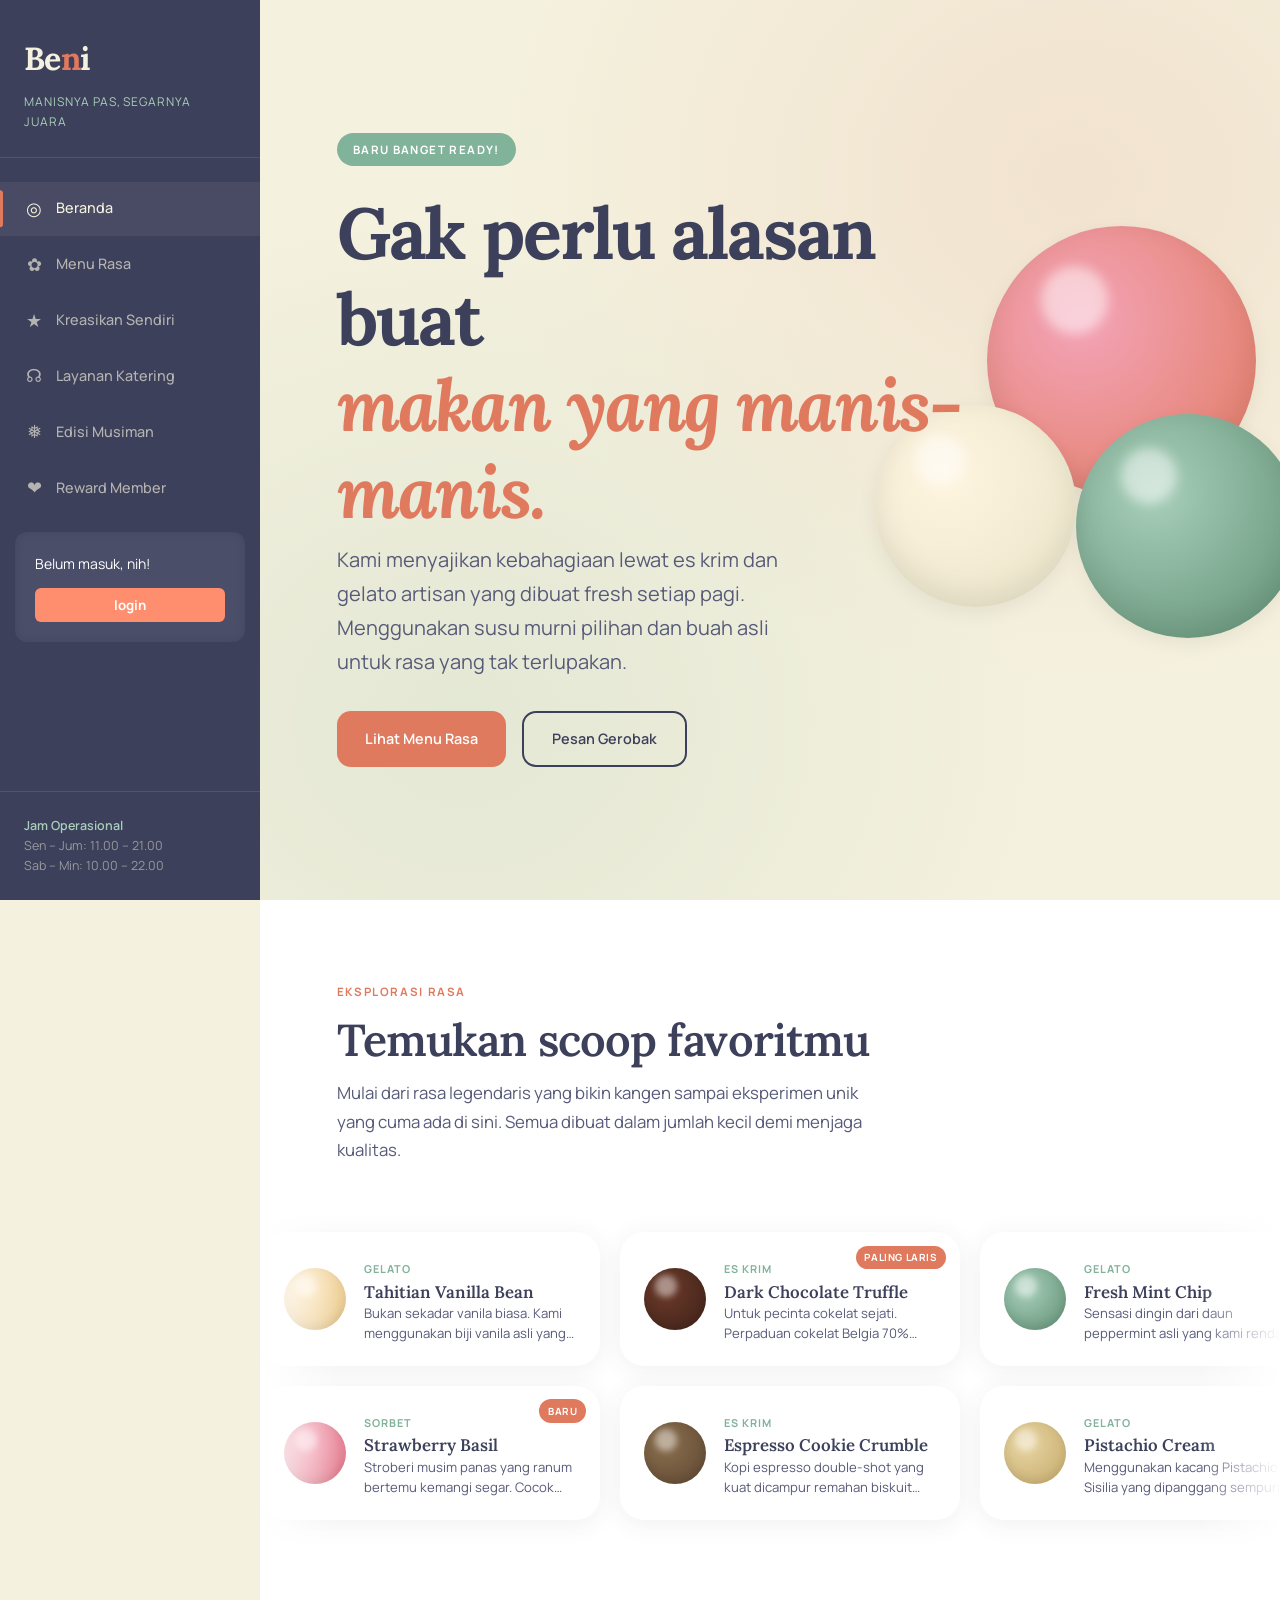
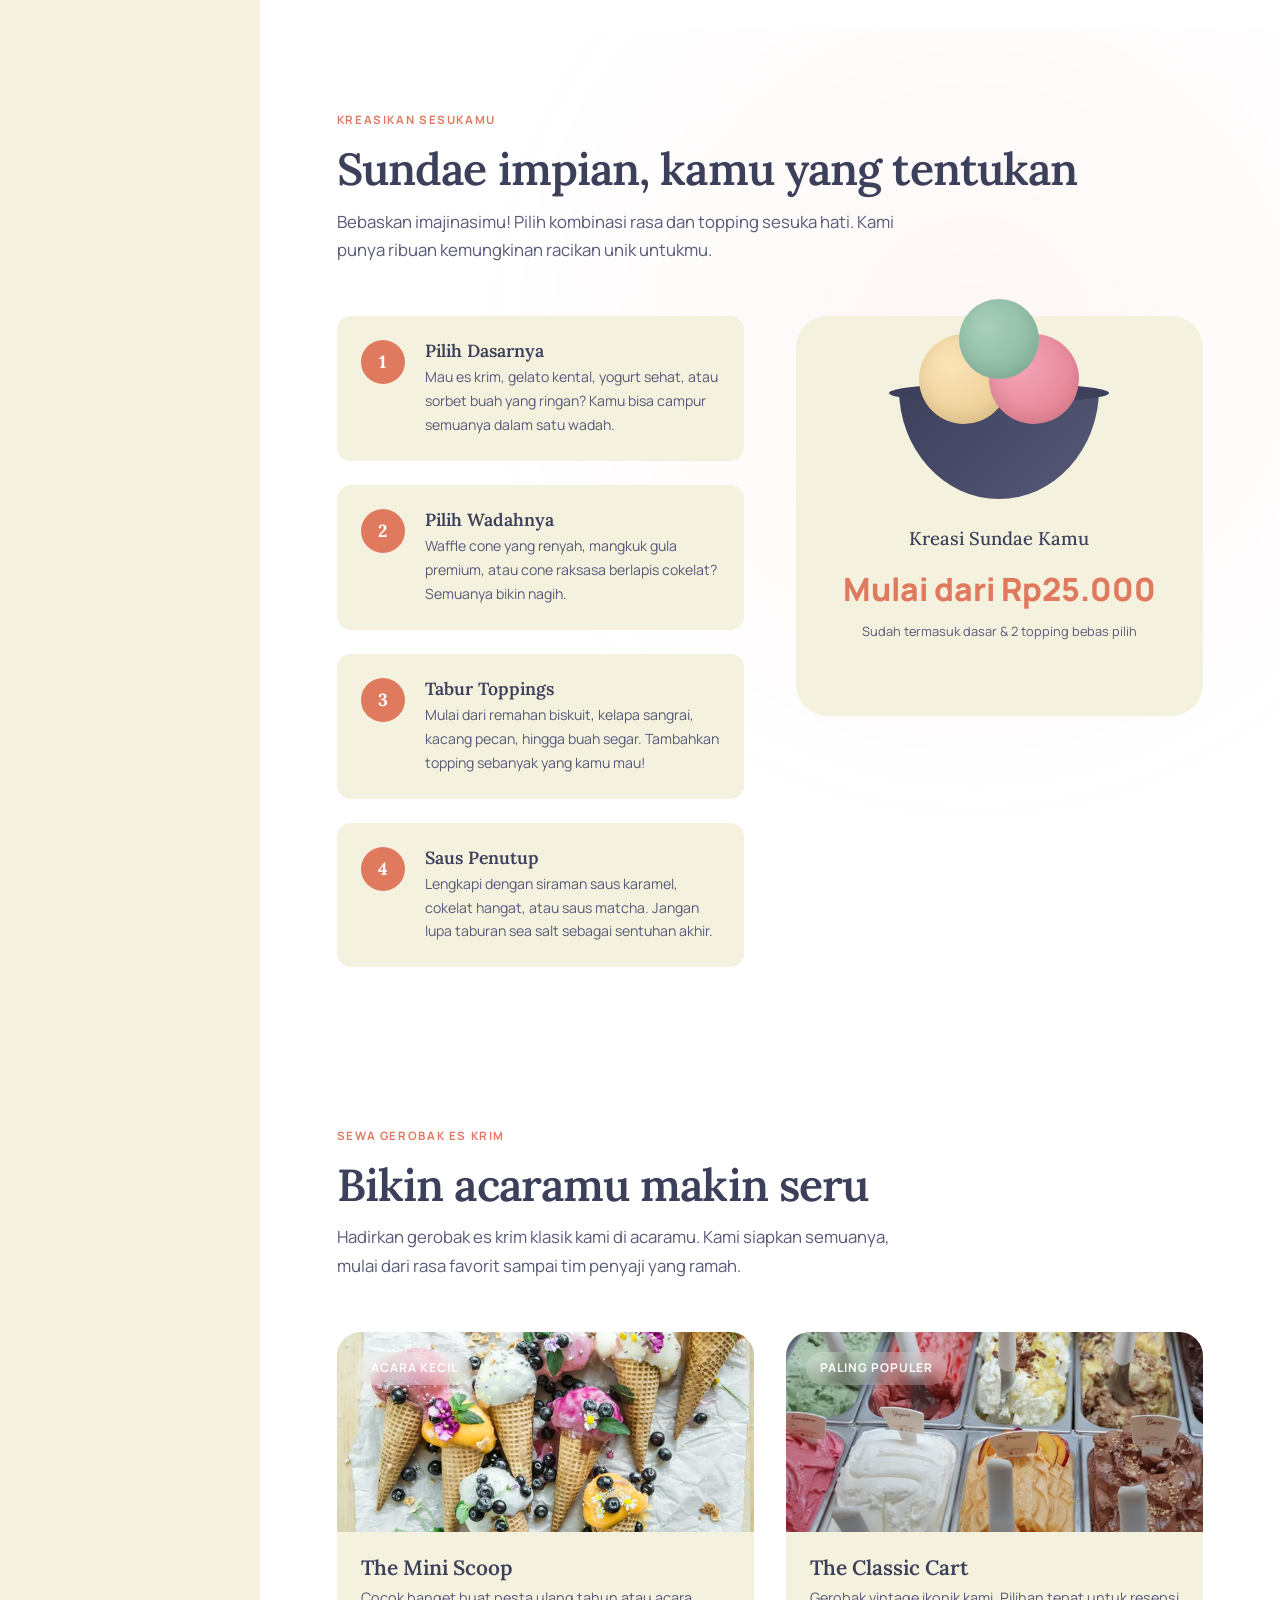
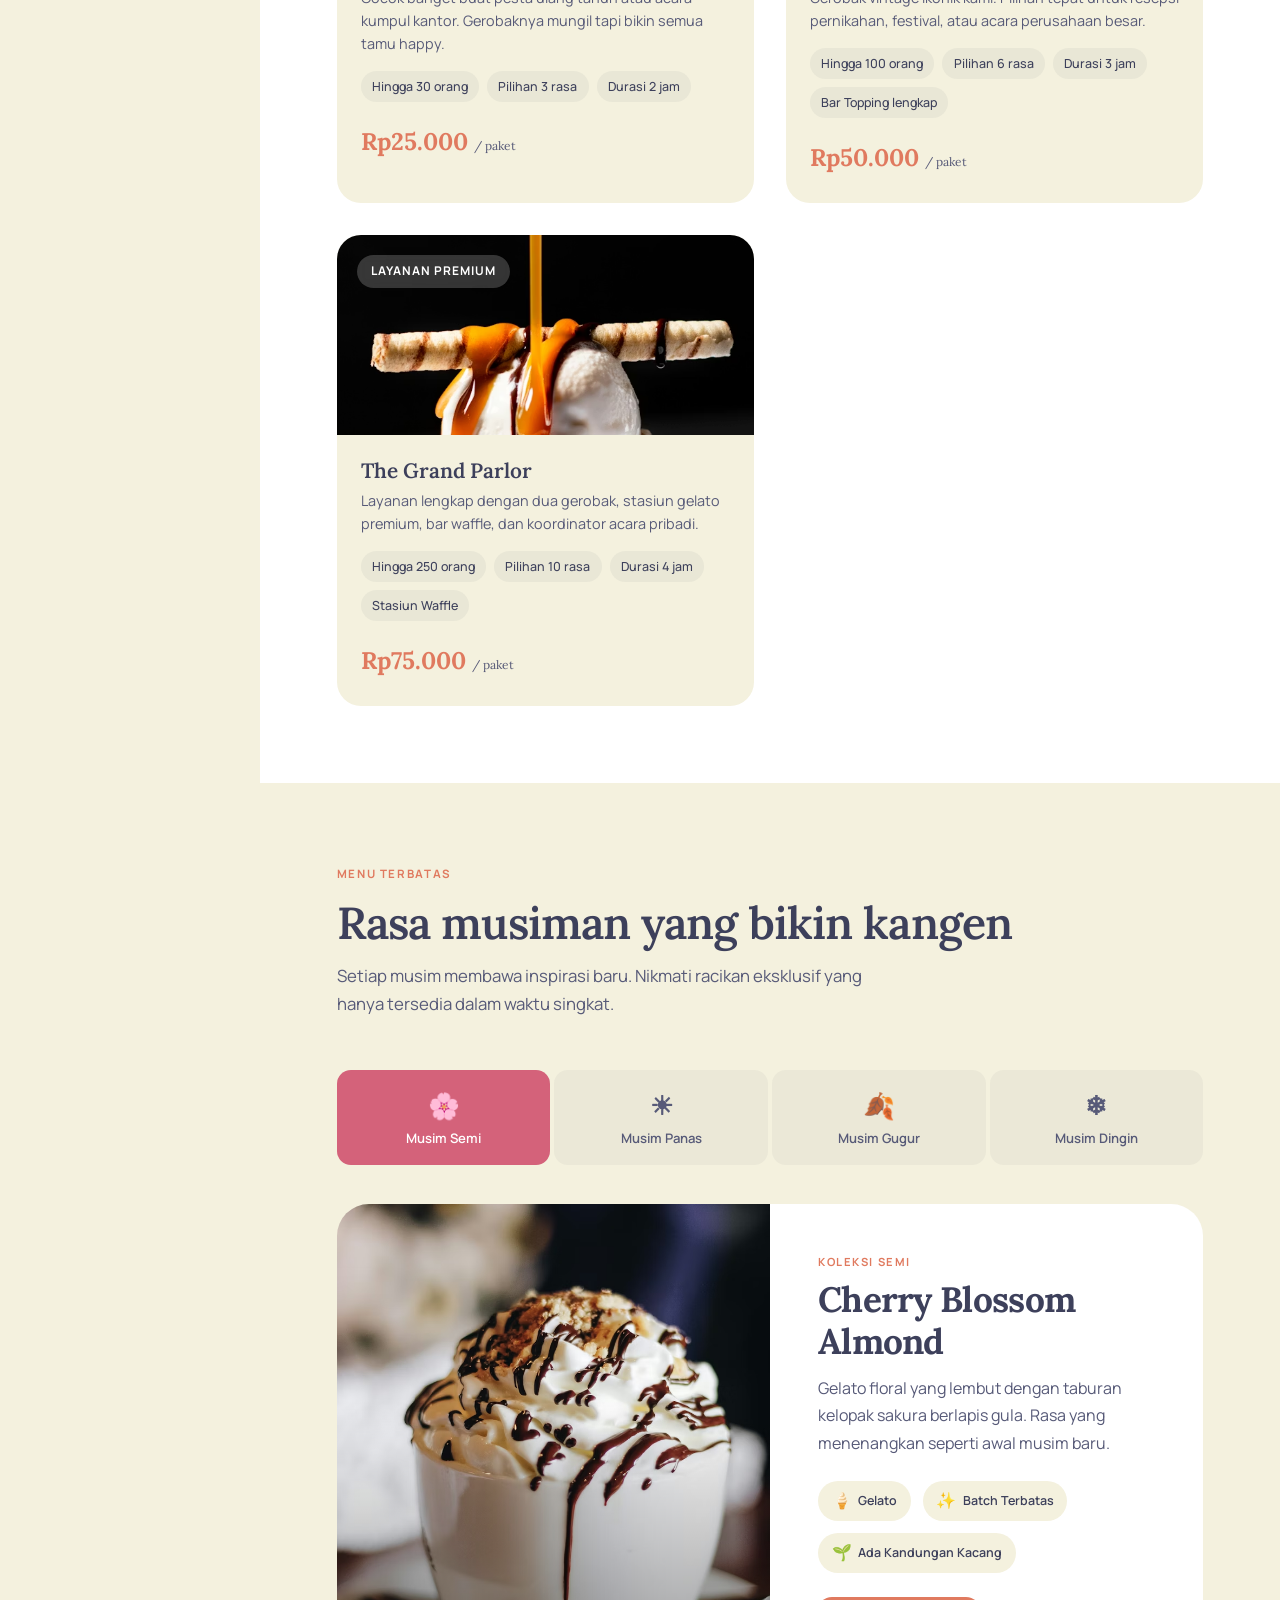
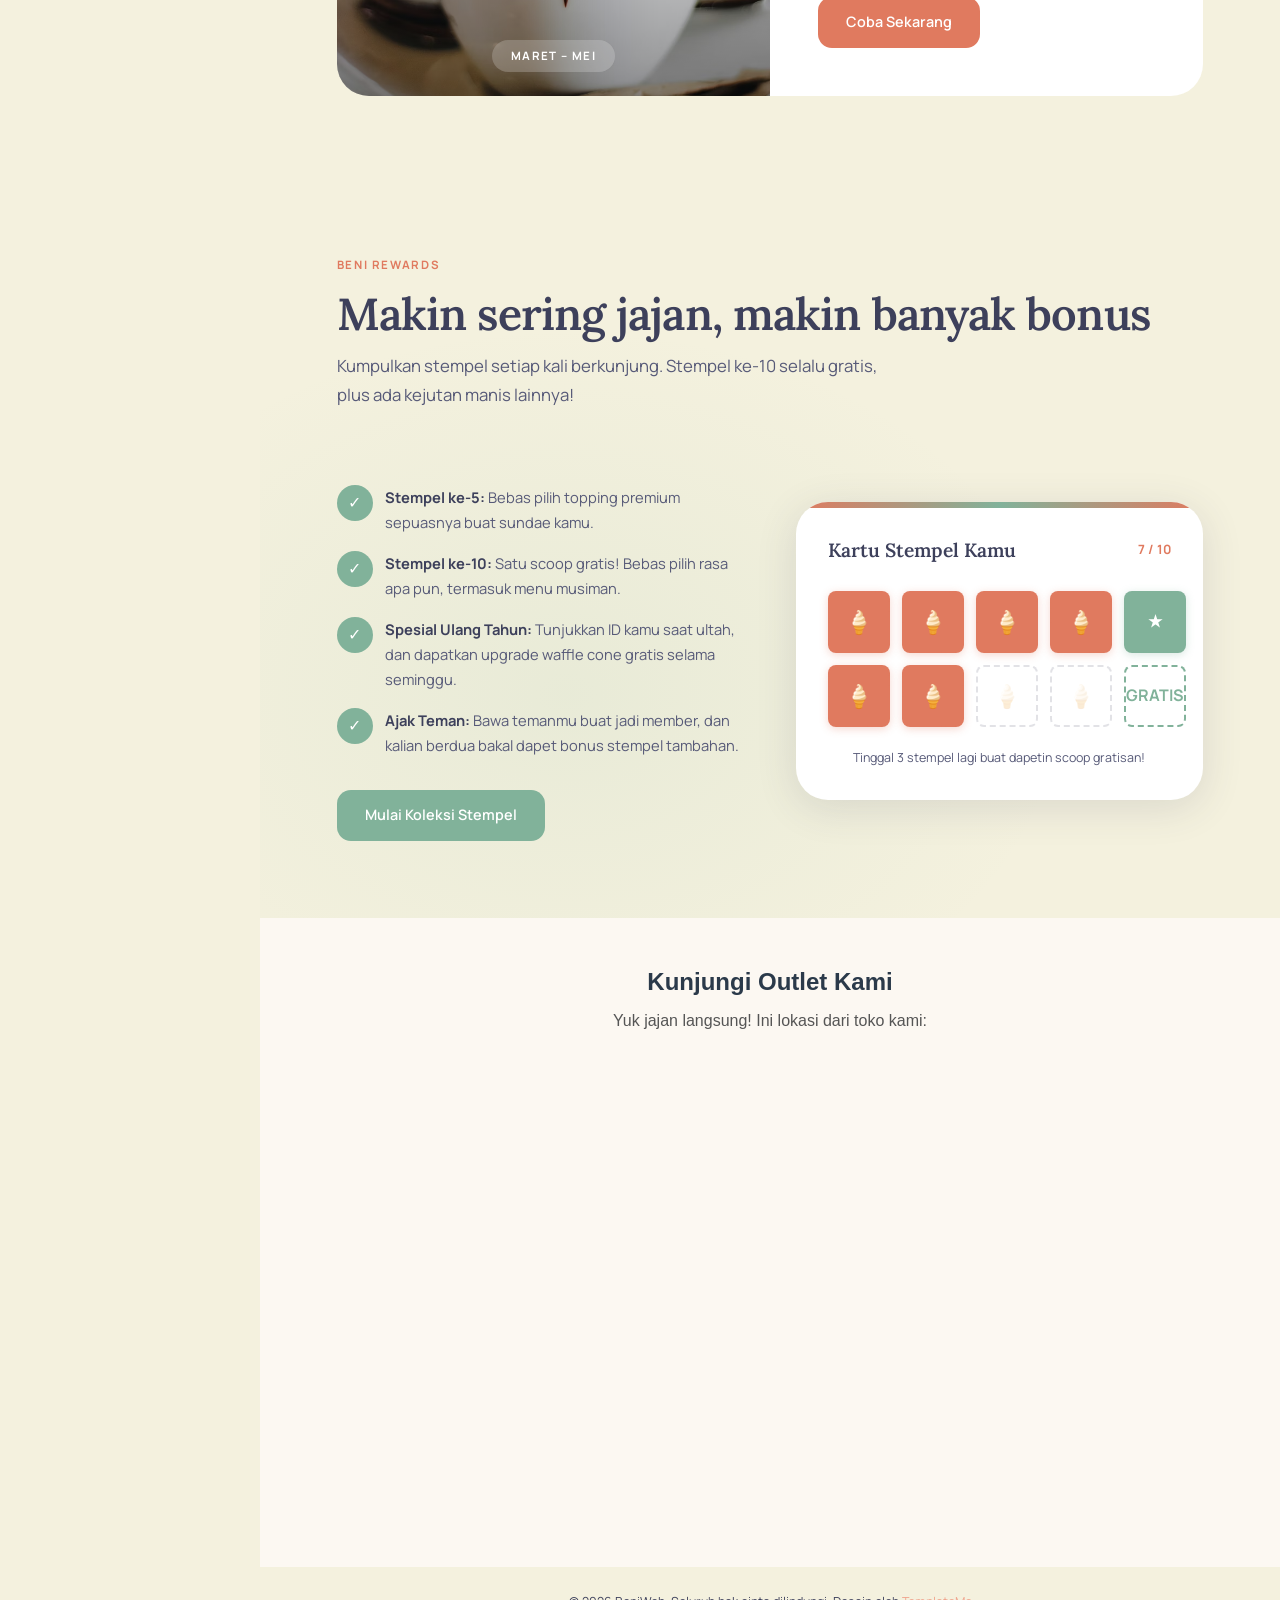
==== commit 157d63ec: "Update index.html" ====
--- a/index.html
+++ b/index.html
@@ -278,8 +278,8 @@
             <div class="builder__preview-scoop3"></div>
           </div>
           <p class="builder__preview-text">Kreasi Sundae Kamu</p>
-          <p class="builder__preview-price">Mulai dari Rp110rb</p>
-          <p class="builder__preview-note">Sudah termasuk dasar & 3 topping bebas pilih</p>
+          <p class="builder__preview-price">Mulai dari Rp25.000</p>
+          <p class="builder__preview-note">Sudah termasuk dasar & 2 topping bebas pilih</p>
         </div>
       </div>
     </section>
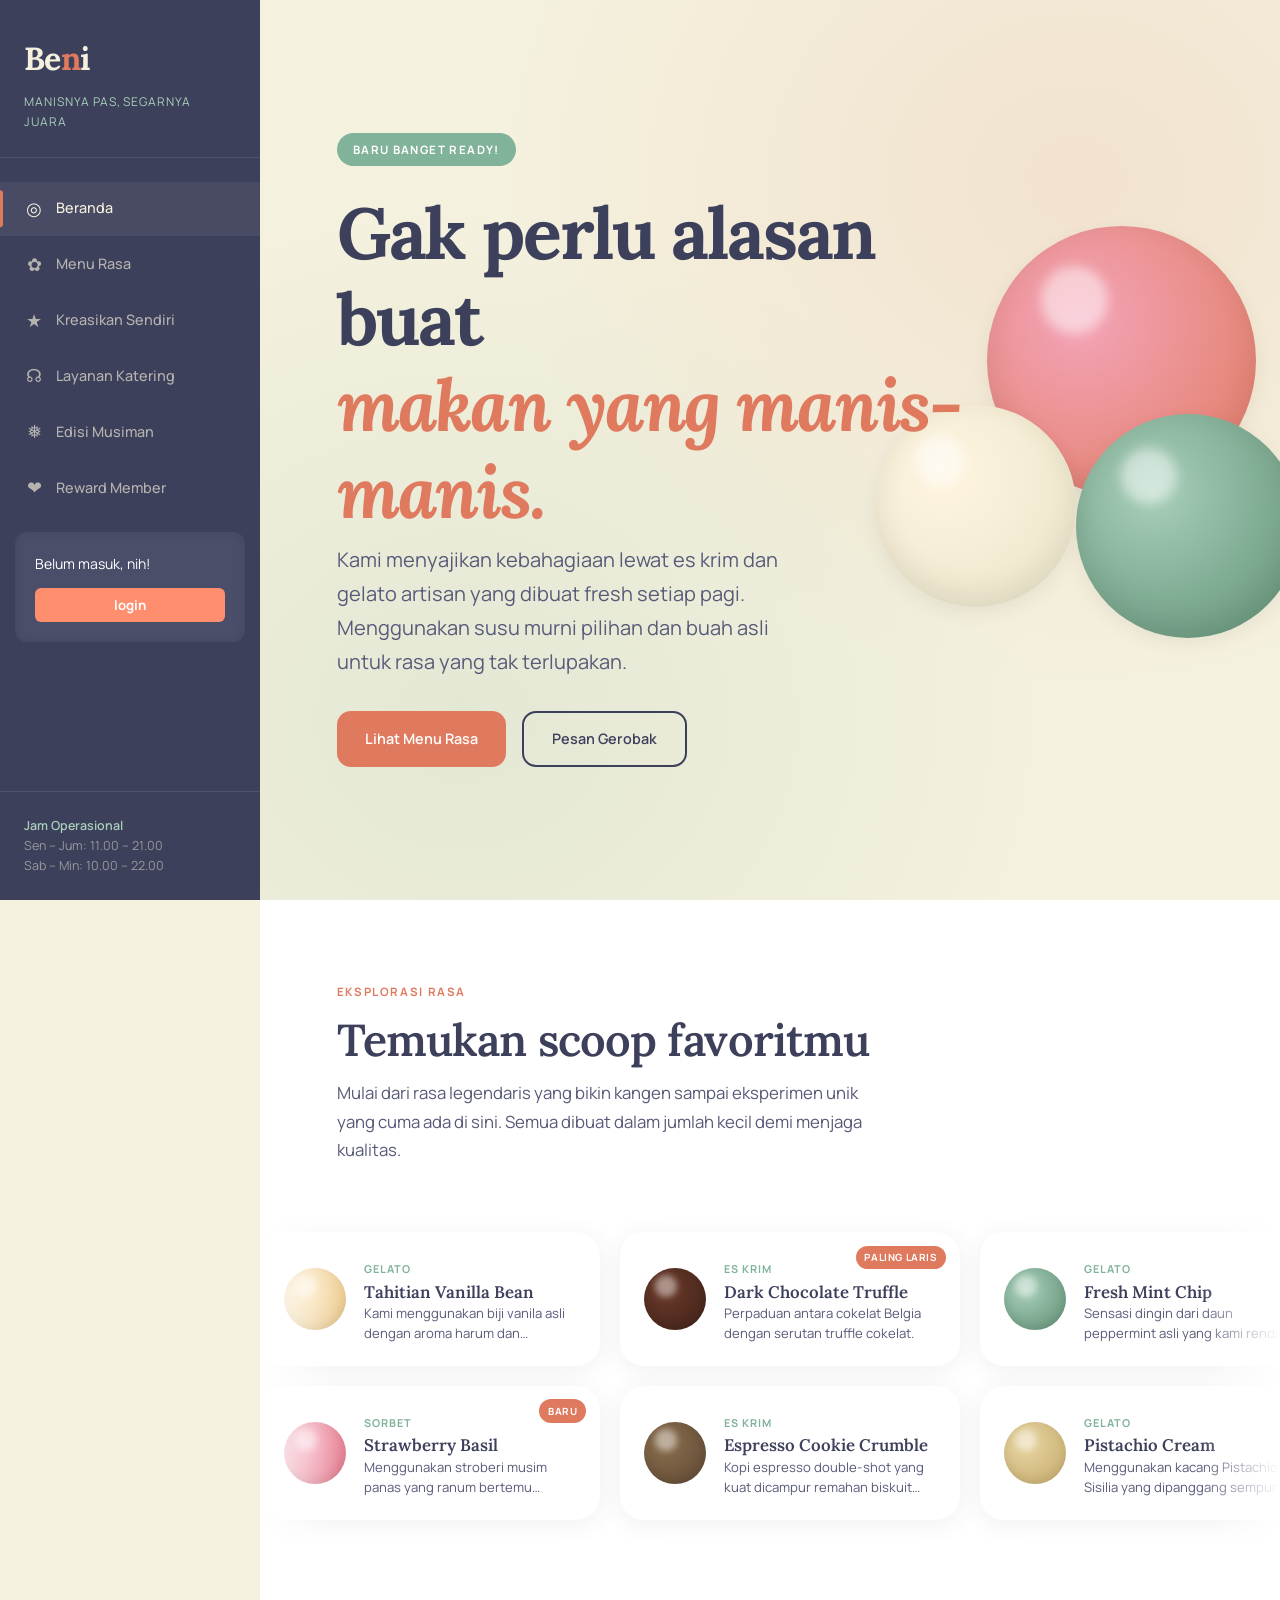
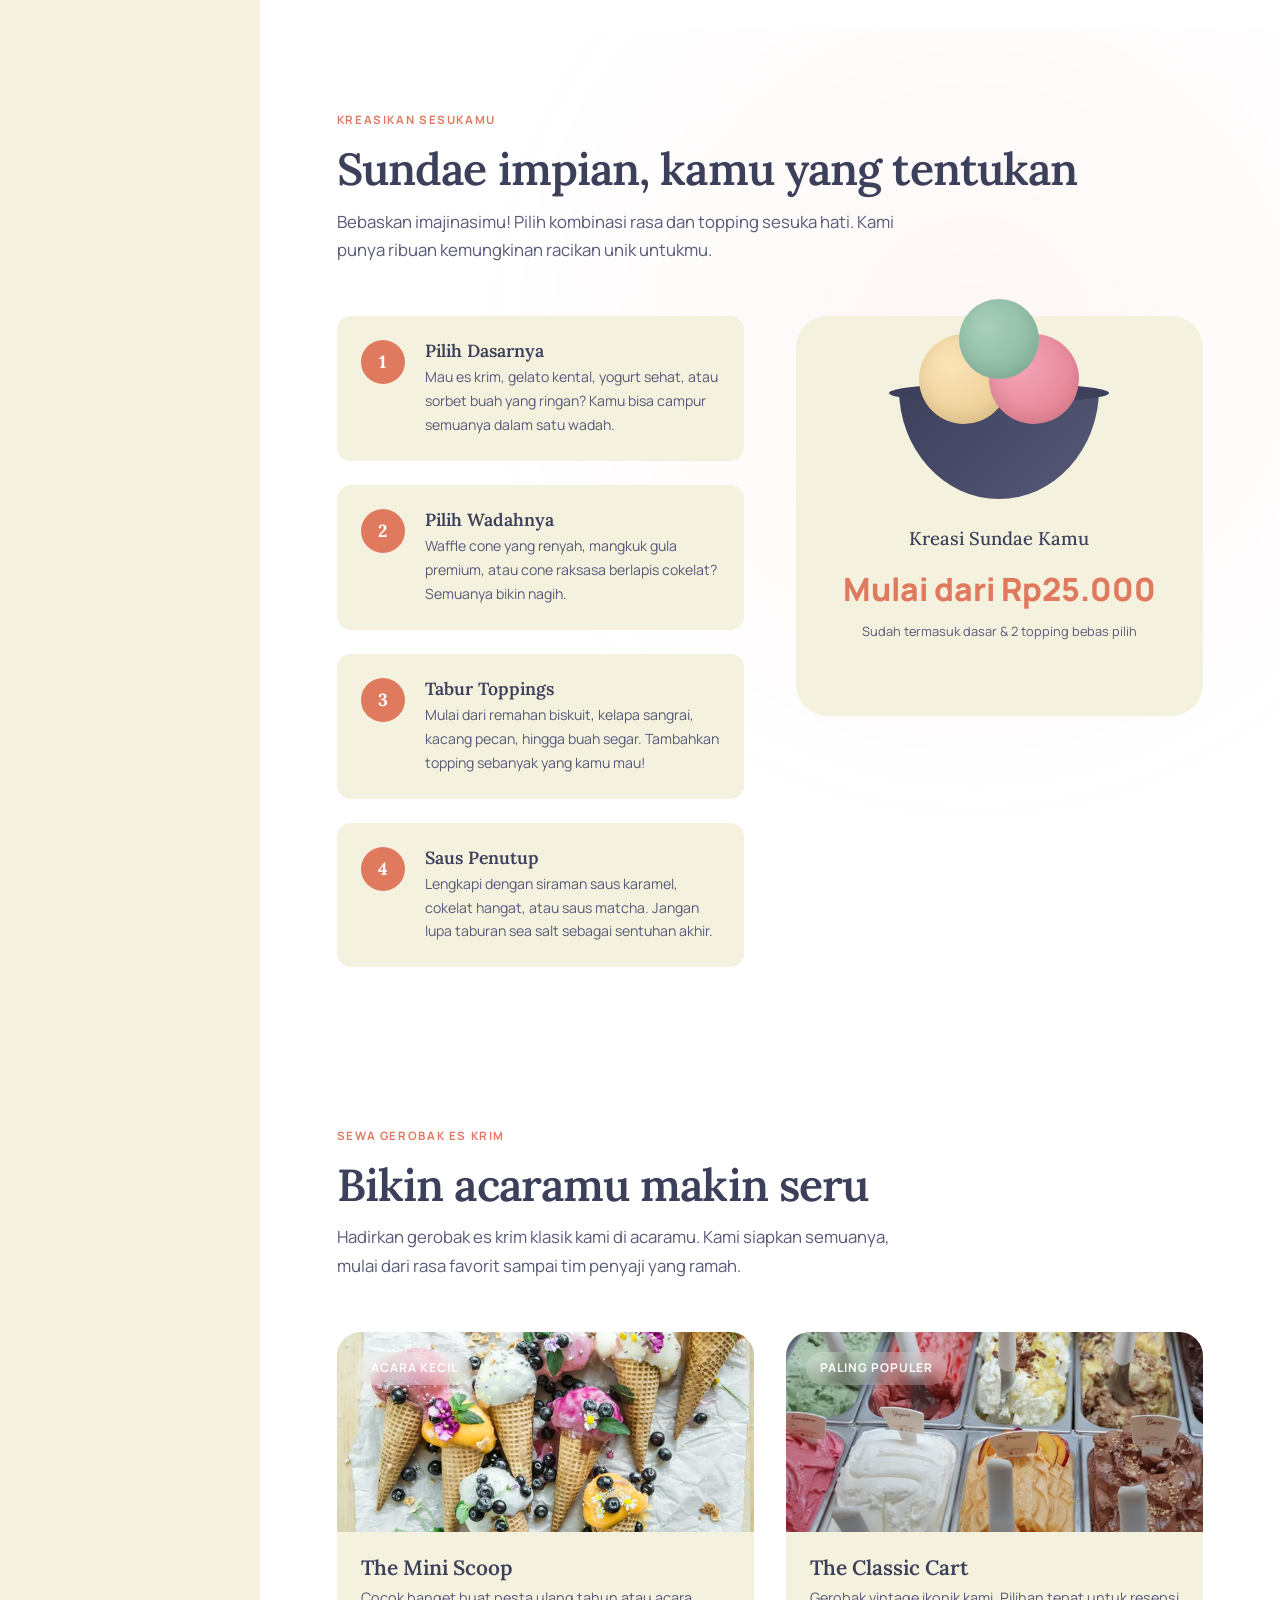
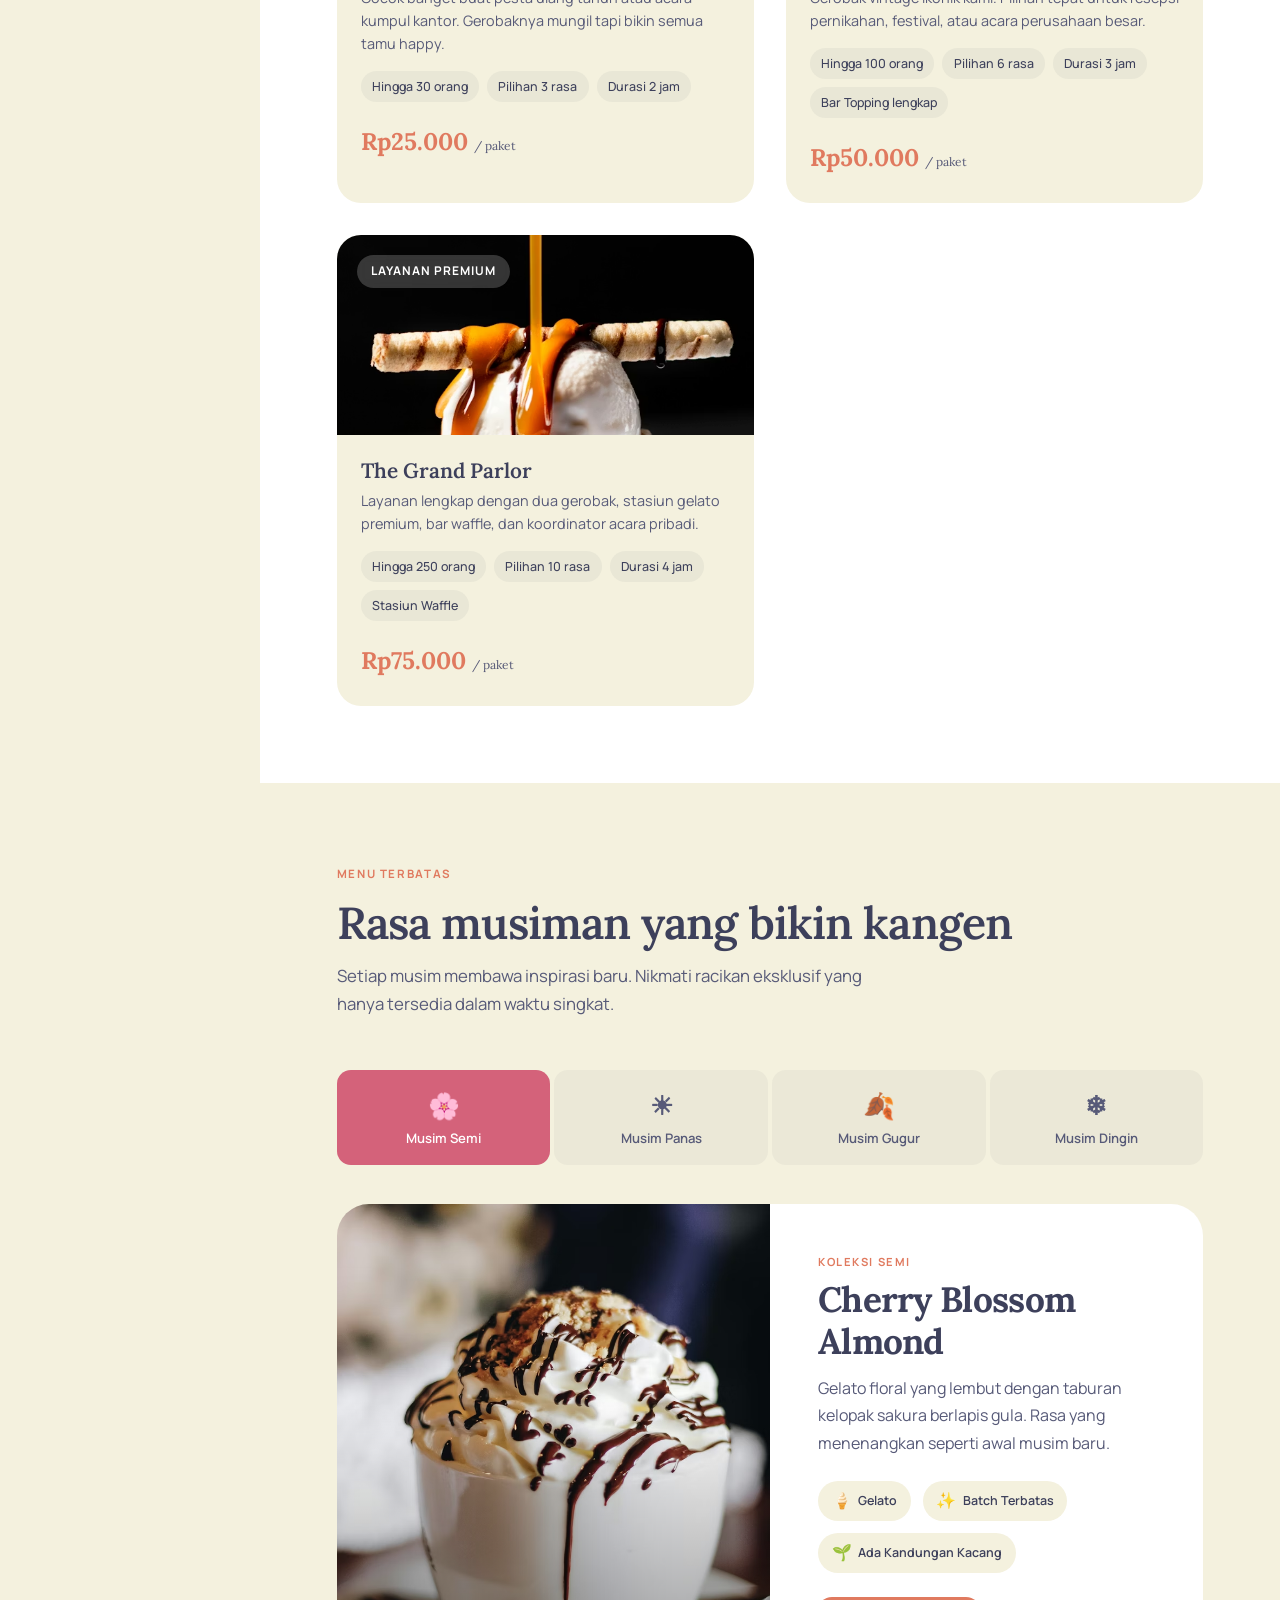
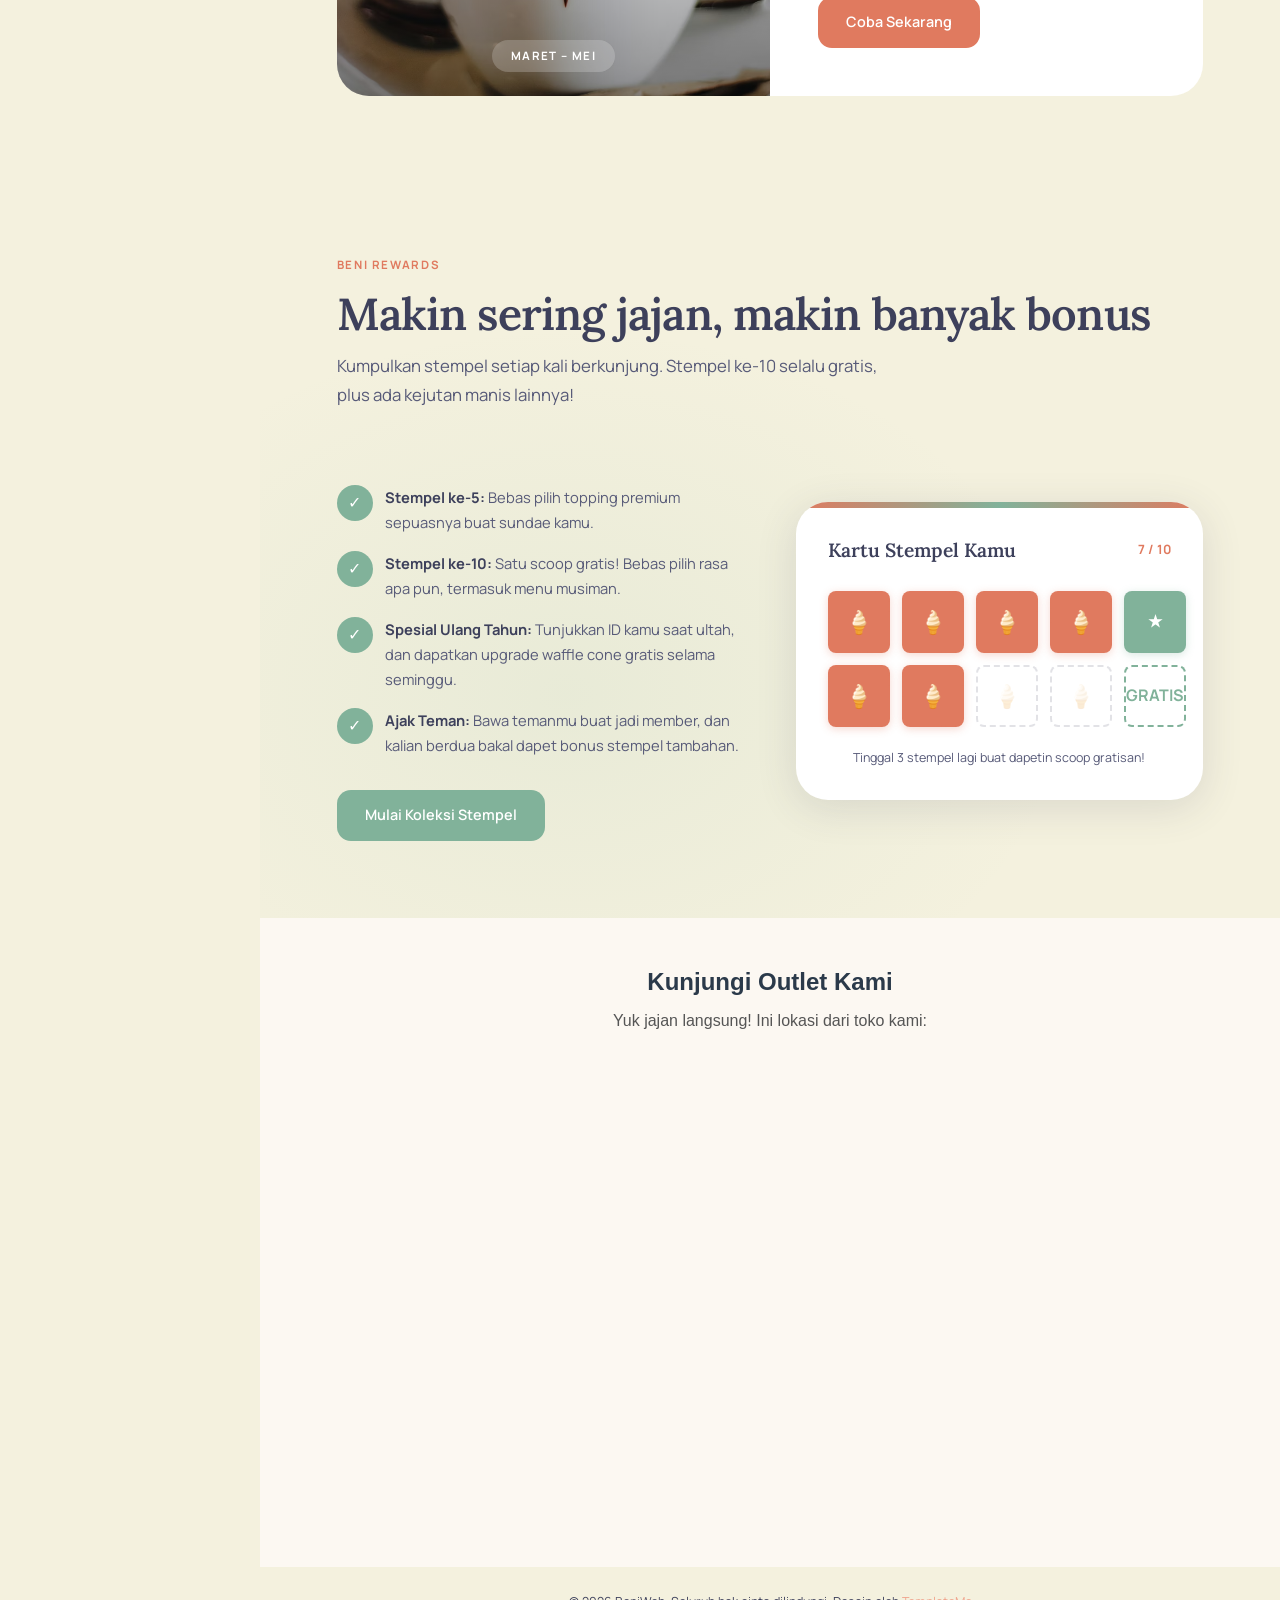
==== commit 53958e16: "Update index.html" ====
--- a/index.html
+++ b/index.html
@@ -112,7 +112,7 @@
             <div class="flavor-card__info">
               <span class="flavor-card__type">Gelato</span>
               <h3 class="flavor-card__name">Tahitian Vanilla Bean</h3>
-              <p class="flavor-card__desc">Bukan sekadar vanila biasa. Kami menggunakan biji vanila asli yang memberikan aroma harum alami dan tekstur yang super lembut.</p>
+              <p class="flavor-card__desc">Kami menggunakan biji vanila asli dengan aroma harum dan berteksture lembut.</p>
             </div>
           </div>
           <div class="flavor-card">
@@ -121,7 +121,7 @@
             <div class="flavor-card__info">
               <span class="flavor-card__type">Es Krim</span>
               <h3 class="flavor-card__name">Dark Chocolate Truffle</h3>
-              <p class="flavor-card__desc">Untuk pecinta cokelat sejati. Perpaduan cokelat Belgia 70% dengan serutan truffle cokelat yang lumer di mulut.</p>
+              <p class="flavor-card__desc">Perpaduan antara cokelat Belgia dengan serutan truffle cokelat.</p>
             </div>
           </div>
           <div class="flavor-card">
@@ -129,7 +129,7 @@
             <div class="flavor-card__info">
               <span class="flavor-card__type">Gelato</span>
               <h3 class="flavor-card__name">Fresh Mint Chip</h3>
-              <p class="flavor-card__desc">Sensasi dingin dari daun peppermint asli yang kami rendam langsung, bukan dari perisa botolan. Benar-benar menyegarkan!</p>
+              <p class="flavor-card__desc">Sensasi dingin dari daun peppermint asli yang kami rendam langsung.</p>
             </div>
           </div>
           <div class="flavor-card">
@@ -138,7 +138,7 @@
             <div class="flavor-card__info">
               <span class="flavor-card__type">Gelato</span>
               <h3 class="flavor-card__name">Lavender Honey</h3>
-              <p class="flavor-card__desc">Bunga lavender Prancis asli yang dipadukan dengan madu hutan. Wanginya menenangkan dengan manis yang pas.</p>
+              <p class="flavor-card__desc">Kami menggunakan Bunga lavender Prancis asli yang dipadukan dengan madu hutan.</p>
             </div>
           </div>
           <div class="flavor-card">
@@ -146,7 +146,7 @@
             <div class="flavor-card__info">
               <span class="flavor-card__type">Sorbet</span>
               <h3 class="flavor-card__name">Blue Spirulina Coconut</h3>
-              <p class="flavor-card__desc">Pilihan non-dairy dari santan kental dan spirulina biru alami. Sehat, eksotis, dan sangat tropis.</p>
+              <p class="flavor-card__desc">Berbahan santan kental dan spirulina biru alami.</p>
             </div>
           </div>
           <div class="flavor-card">
@@ -154,7 +154,7 @@
             <div class="flavor-card__info">
               <span class="flavor-card__type">Es Krim</span>
               <h3 class="flavor-card__name">Salted Caramel Pecan</h3>
-              <p class="flavor-card__desc">Karamel buatan rumah dengan taburan garam laut Maldon dan kacang pecan panggang yang gurih renyah.</p>
+              <p class="flavor-card__desc">Menggunakan Karamel dengan taburan garam laut Maldon dan kacang pecan.</p>
             </div>
           </div>
 
@@ -163,7 +163,7 @@
             <div class="flavor-card__info">
               <span class="flavor-card__type">Gelato</span>
               <h3 class="flavor-card__name">Tahitian Vanilla Bean</h3>
-              <p class="flavor-card__desc">Bukan sekadar vanila biasa. Tekstur lembut dengan biji vanila asli.</p>
+              <p class="flavor-card__desc">Memiliki tekstur lembut dengan biji vanila asli.</p>
             </div>
           </div>
           <div class="flavor-card">
@@ -172,7 +172,7 @@
             <div class="flavor-card__info">
               <span class="flavor-card__type">Es Krim</span>
               <h3 class="flavor-card__name">Dark Chocolate Truffle</h3>
-              <p class="flavor-card__desc">Perpaduan cokelat Belgia 70% yang lumer di mulut.</p>
+              <p class="flavor-card__desc">Perpaduan antara cokelat Belgia dan trufle.</p>
             </div>
           </div>
         </div>
@@ -184,7 +184,7 @@
             <div class="flavor-card__info">
               <span class="flavor-card__type">Sorbet</span>
               <h3 class="flavor-card__name">Strawberry Basil</h3>
-              <p class="flavor-card__desc">Stroberi musim panas yang ranum bertemu kemangi segar. Cocok buat yang suka rasa unik dan ringan (vegan friendly!).</p>
+              <p class="flavor-card__desc">Menggunakan stroberi musim panas yang ranum bertemu kemangi segar.</p>
             </div>
           </div>
           <div class="flavor-card">
@@ -200,7 +200,7 @@
             <div class="flavor-card__info">
               <span class="flavor-card__type">Gelato</span>
               <h3 class="flavor-card__name">Pistachio Cream</h3>
-              <p class="flavor-card__desc">Menggunakan kacang Pistachio Sisilia yang dipanggang sempurna. Rasa kacangnya sangat autentik dan gurih.</p>
+              <p class="flavor-card__desc">Menggunakan kacang Pistachio Sisilia yang dipanggang sempurna.</p>
             </div>
           </div>
           <div class="flavor-card">
@@ -209,7 +209,7 @@
             <div class="flavor-card__info">
               <span class="flavor-card__type">Sorbet</span>
               <h3 class="flavor-card__name">Mango Passionfruit</h3>
-              <p class="flavor-card__desc">Perpaduan mangga manis dan markisa yang asam segar. Bebas susu tapi tetap creamy.</p>
+              <p class="flavor-card__desc">Perpaduan mangga manis dan markisa yang asam segar.</p>
             </div>
           </div>
           <div class="flavor-card">
@@ -225,7 +225,7 @@
             <div class="flavor-card__info">
               <span class="flavor-card__type">Gelato</span>
               <h3 class="flavor-card__name">Matcha Black Sesame</h3>
-              <p class="flavor-card__desc">Matcha kualitas premium berpadu dengan gurihnya wijen hitam panggang. Kombinasi yang sangat seimbang.</p>
+              <p class="flavor-card__desc">Matcha kualitas premium berpadu dengan gurihnya wijen hitam panggang.</p>
             </div>
           </div>
         </div>
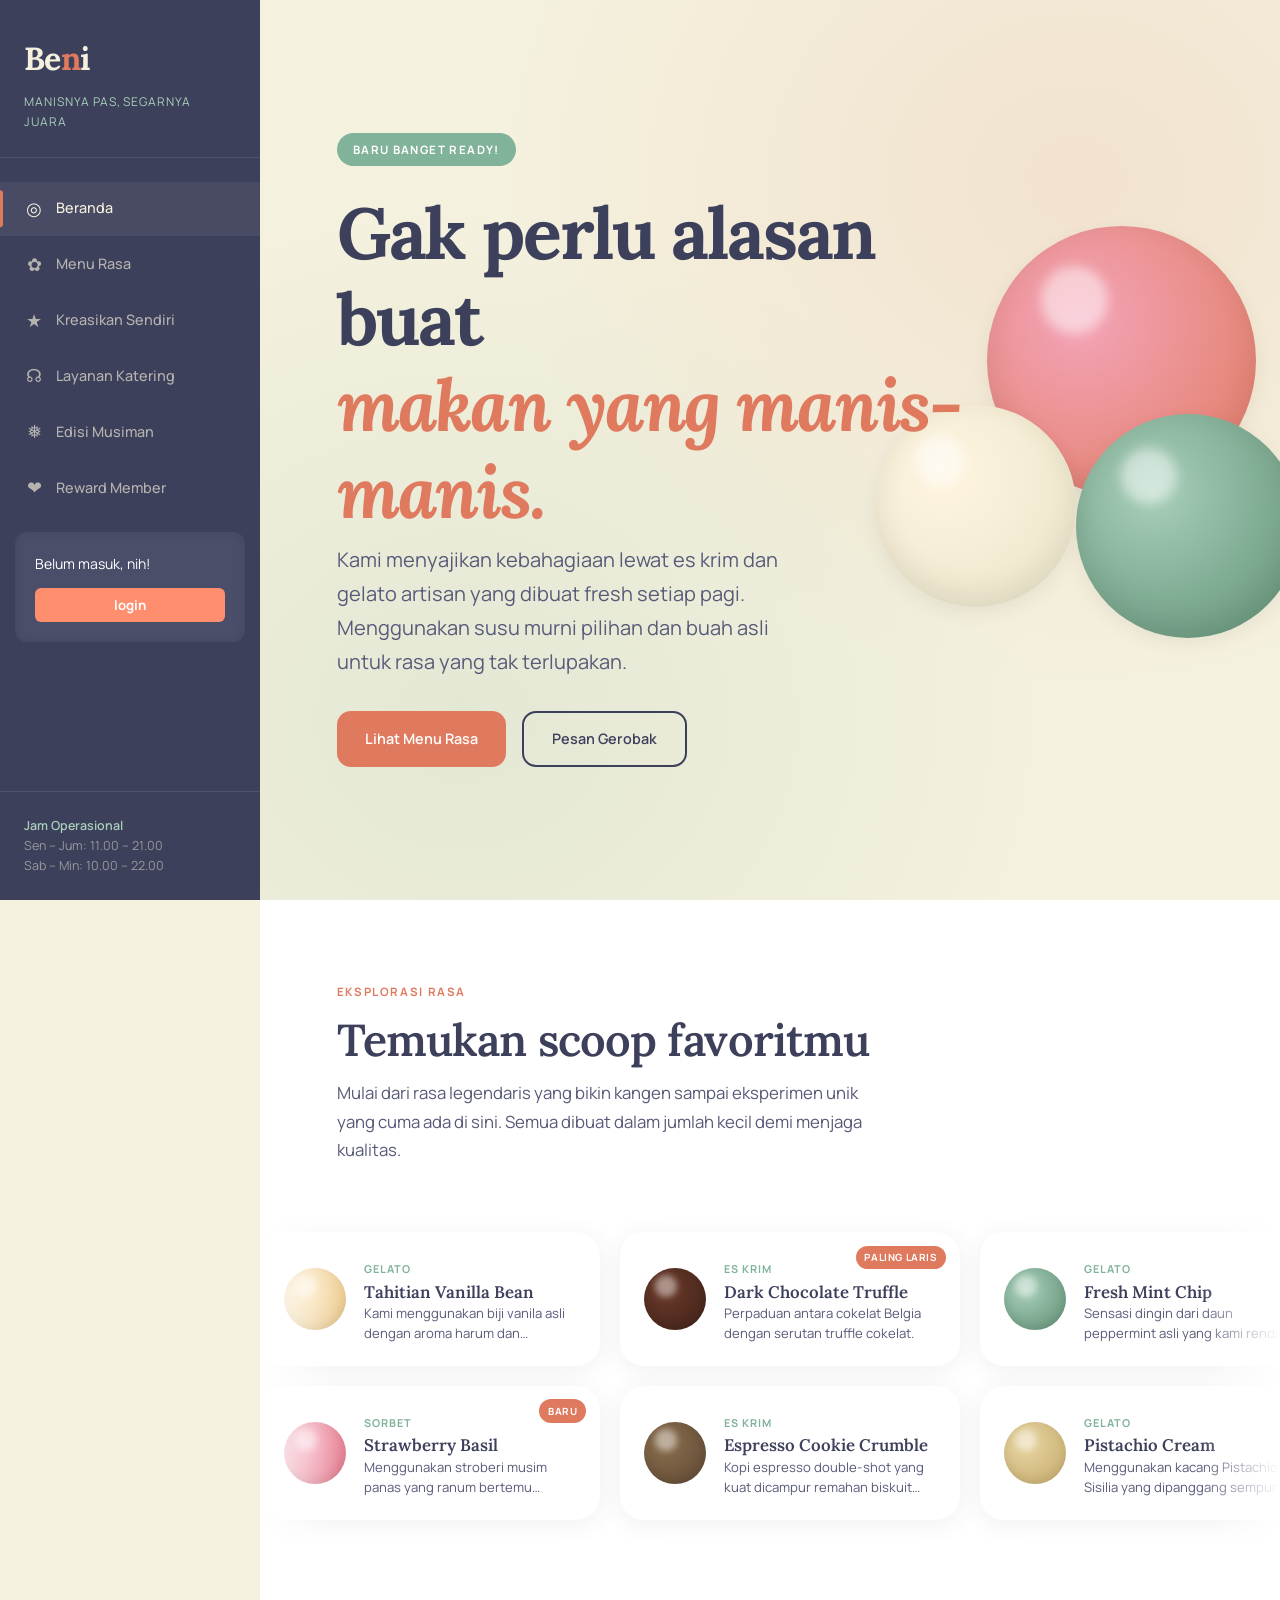
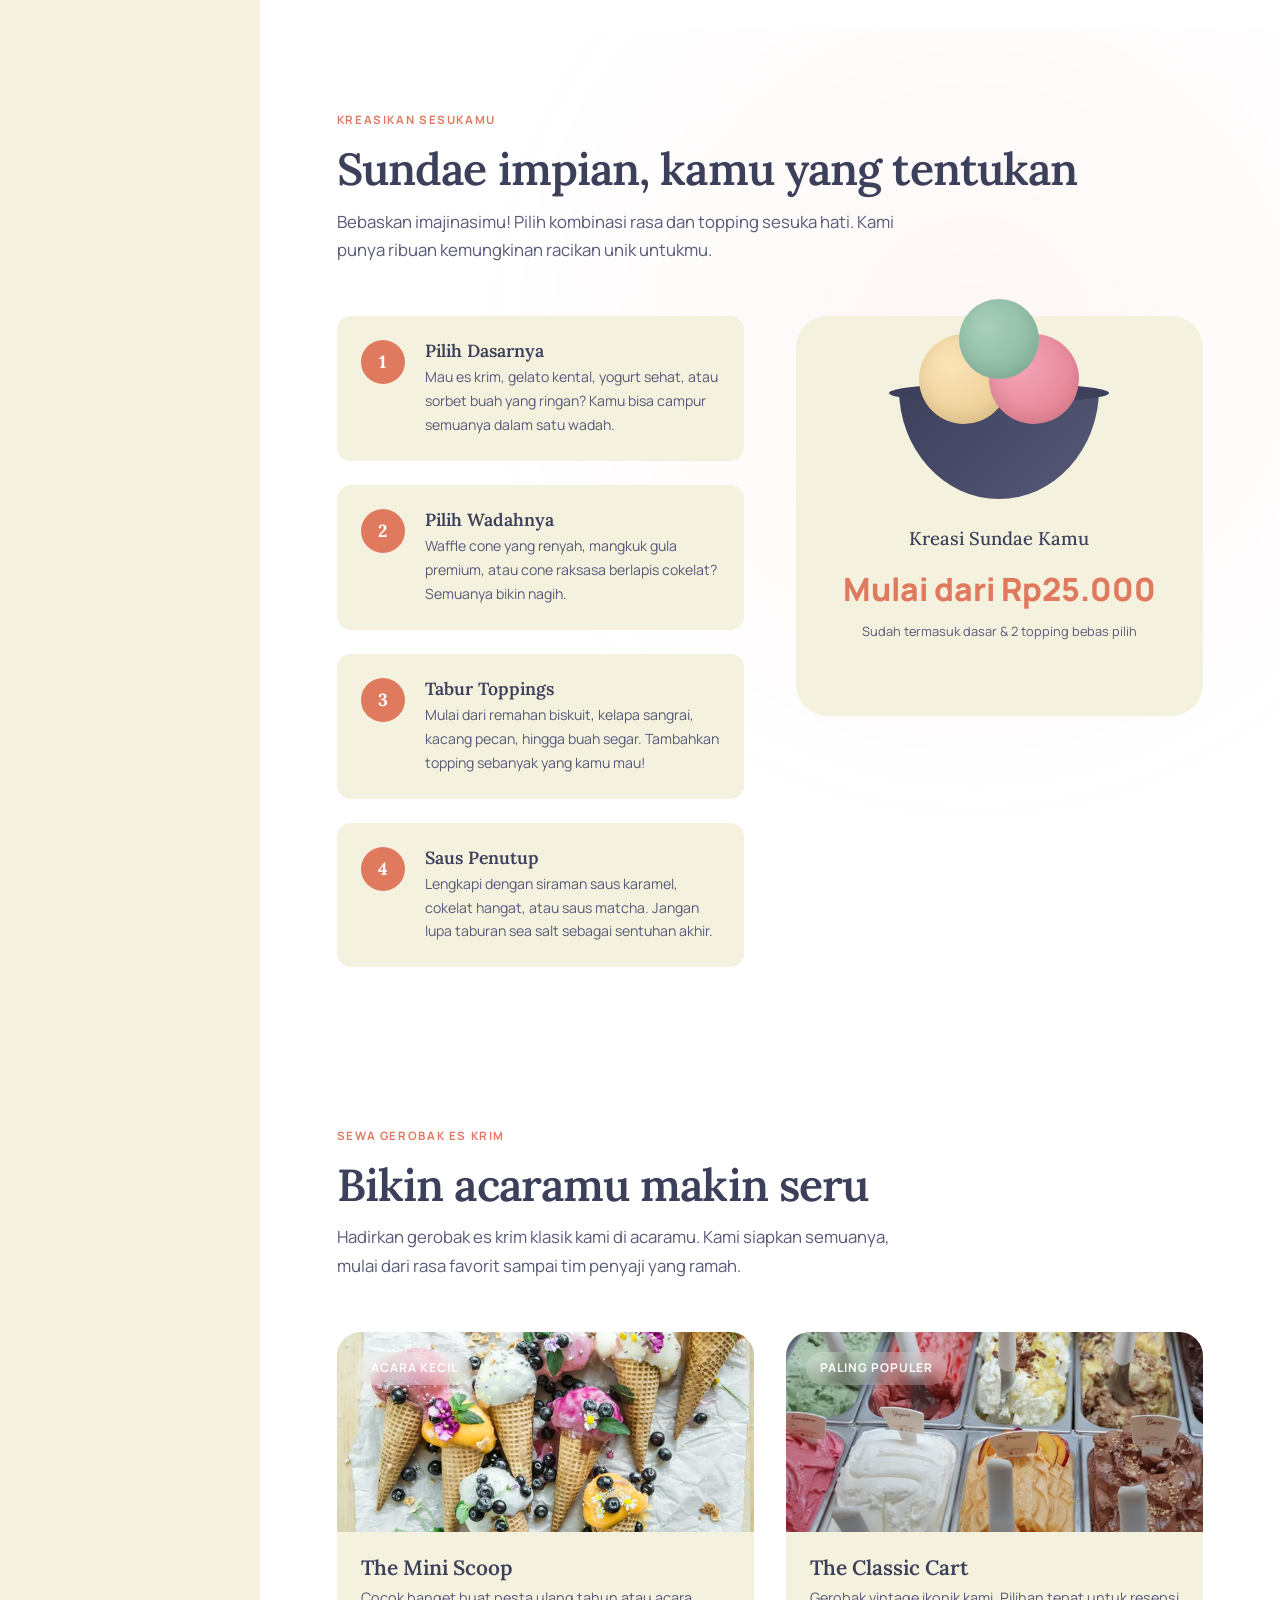
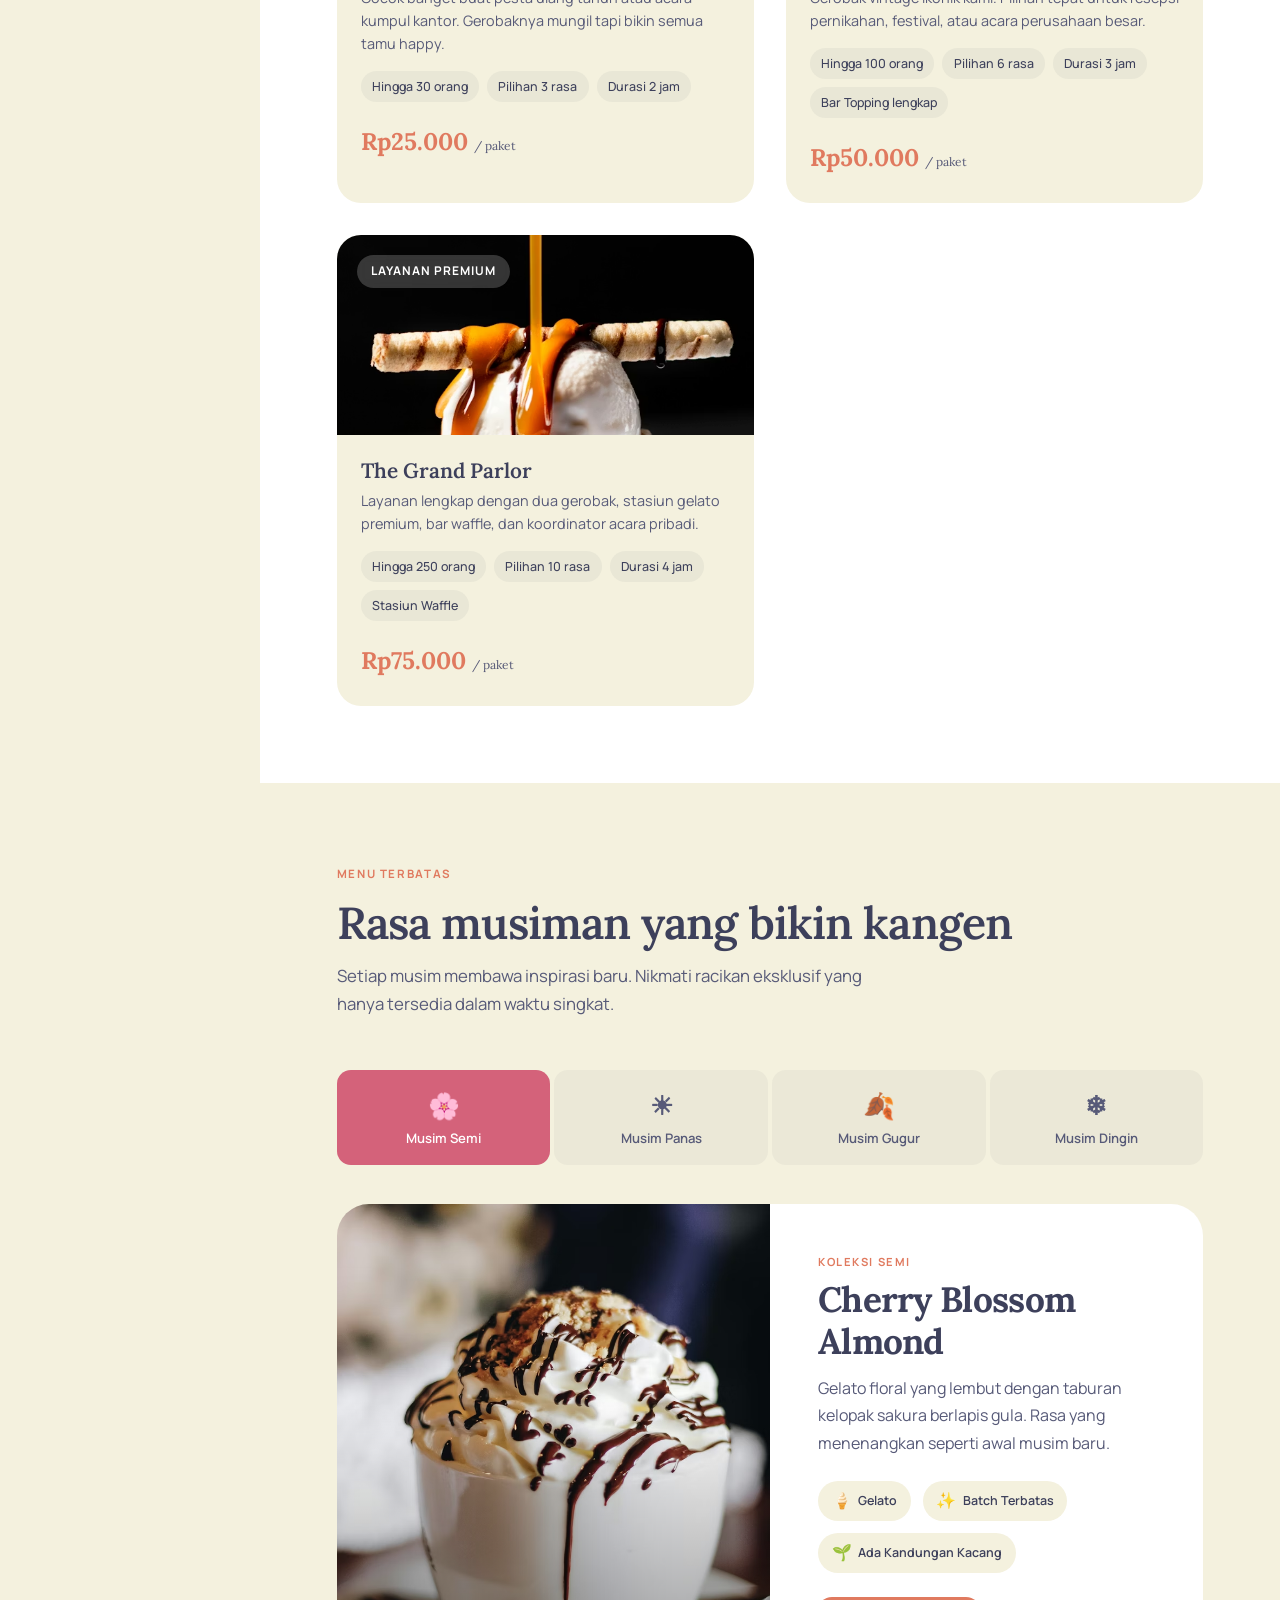
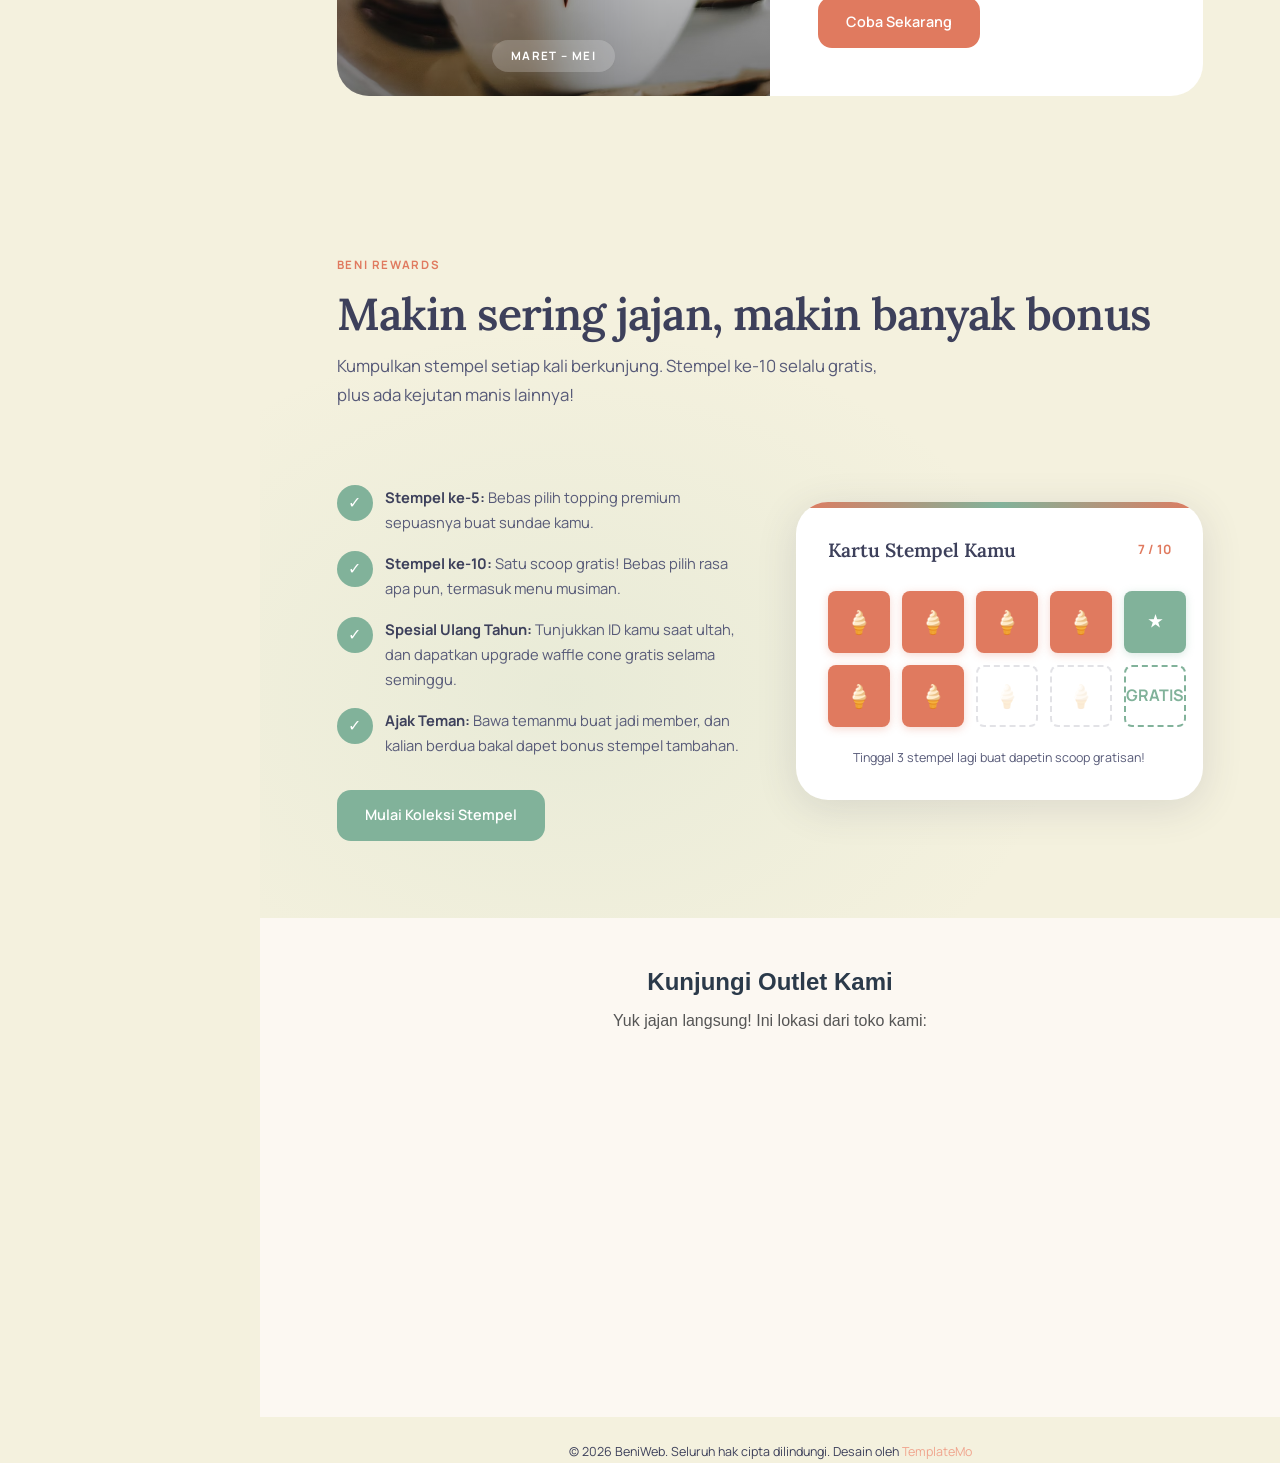
==== commit bb0e4bc2: "Update index.html" ====
--- a/index.html
+++ b/index.html
@@ -499,7 +499,7 @@
         <div style="max-width: 1200px; margin: 0 auto;">
             <h2 style="color: #2b3a4a; margin-bottom: 10px; font-family: sans-serif;">Kunjungi Outlet Kami</h2>
             <p style="color: #555; margin-bottom: 25px; font-family: sans-serif;">Yuk jajan langsung! Ini lokasi dari toko kami:</p>
-            <iframe src="https://www.google.com/maps/embed?pb=!1m16!1m12!1m3!1d247.05621056487888!2d110.39531236789804!3d-7.800477807722676!2m3!1f0!2f0!3f0!3m2!1i1024!2i768!4f13.1!2m1!1sSMA%208!5e0!3m2!1sen!2sid!4v1780640212212!5m2!1sen!2sid" width="600" height="450" style="border:0;" allowfullscreen="" loading="lazy" referrerpolicy="no-referrer-when-downgrade"></iframe>
+            <iframe src="https://www.google.com/maps/embed?pb=!1m16!1m12!1m3!1d247.0562007541257!2d110.39534589551074!3d-7.800494416408249!2m3!1f0!2f0!3f0!3m2!1i1024!2i768!4f13.1!2m1!1sSMA%208!5e0!3m2!1sen!2sid!4v1780642510695!5m2!1sen!2sid" width="400" height="300" style="border:0;" allowfullscreen="" loading="lazy" referrerpolicy="no-referrer-when-downgrade"></iframe>
         </div>
     </section>
       <div class="footer__bottom">
